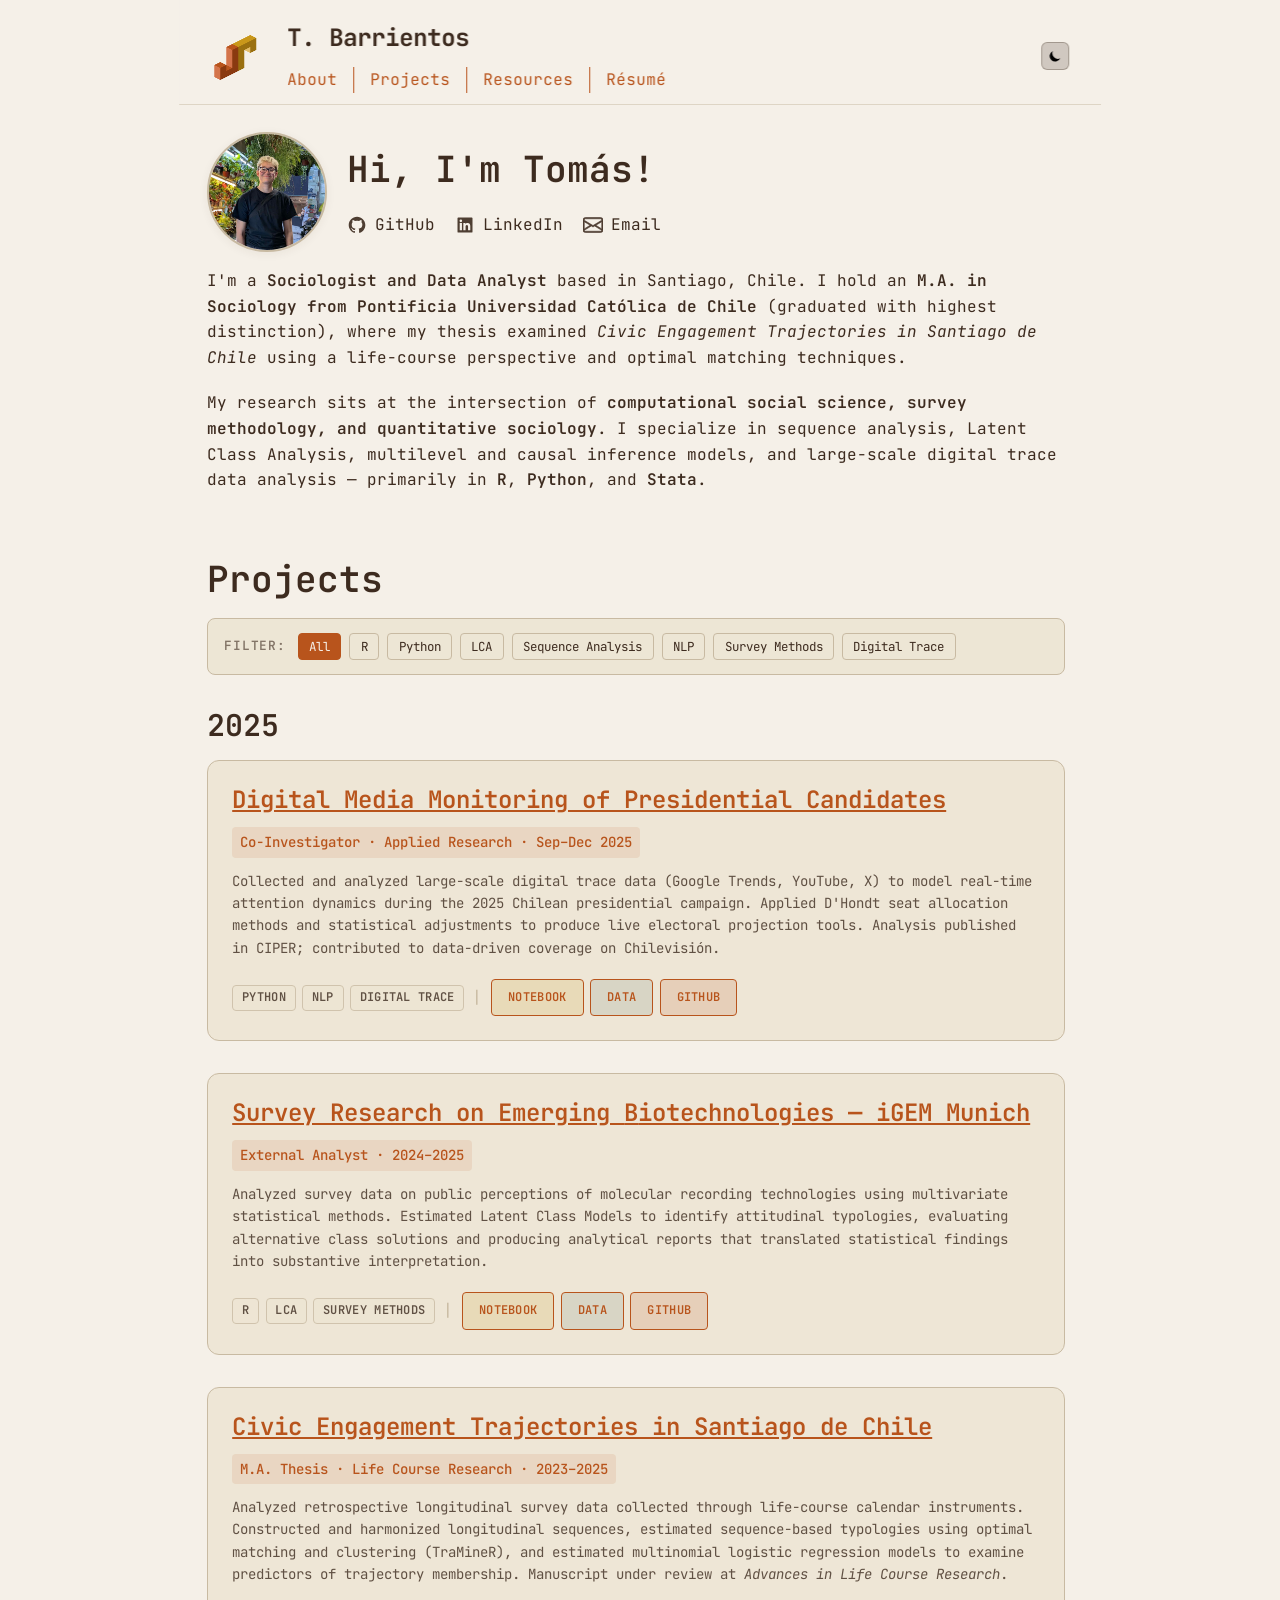
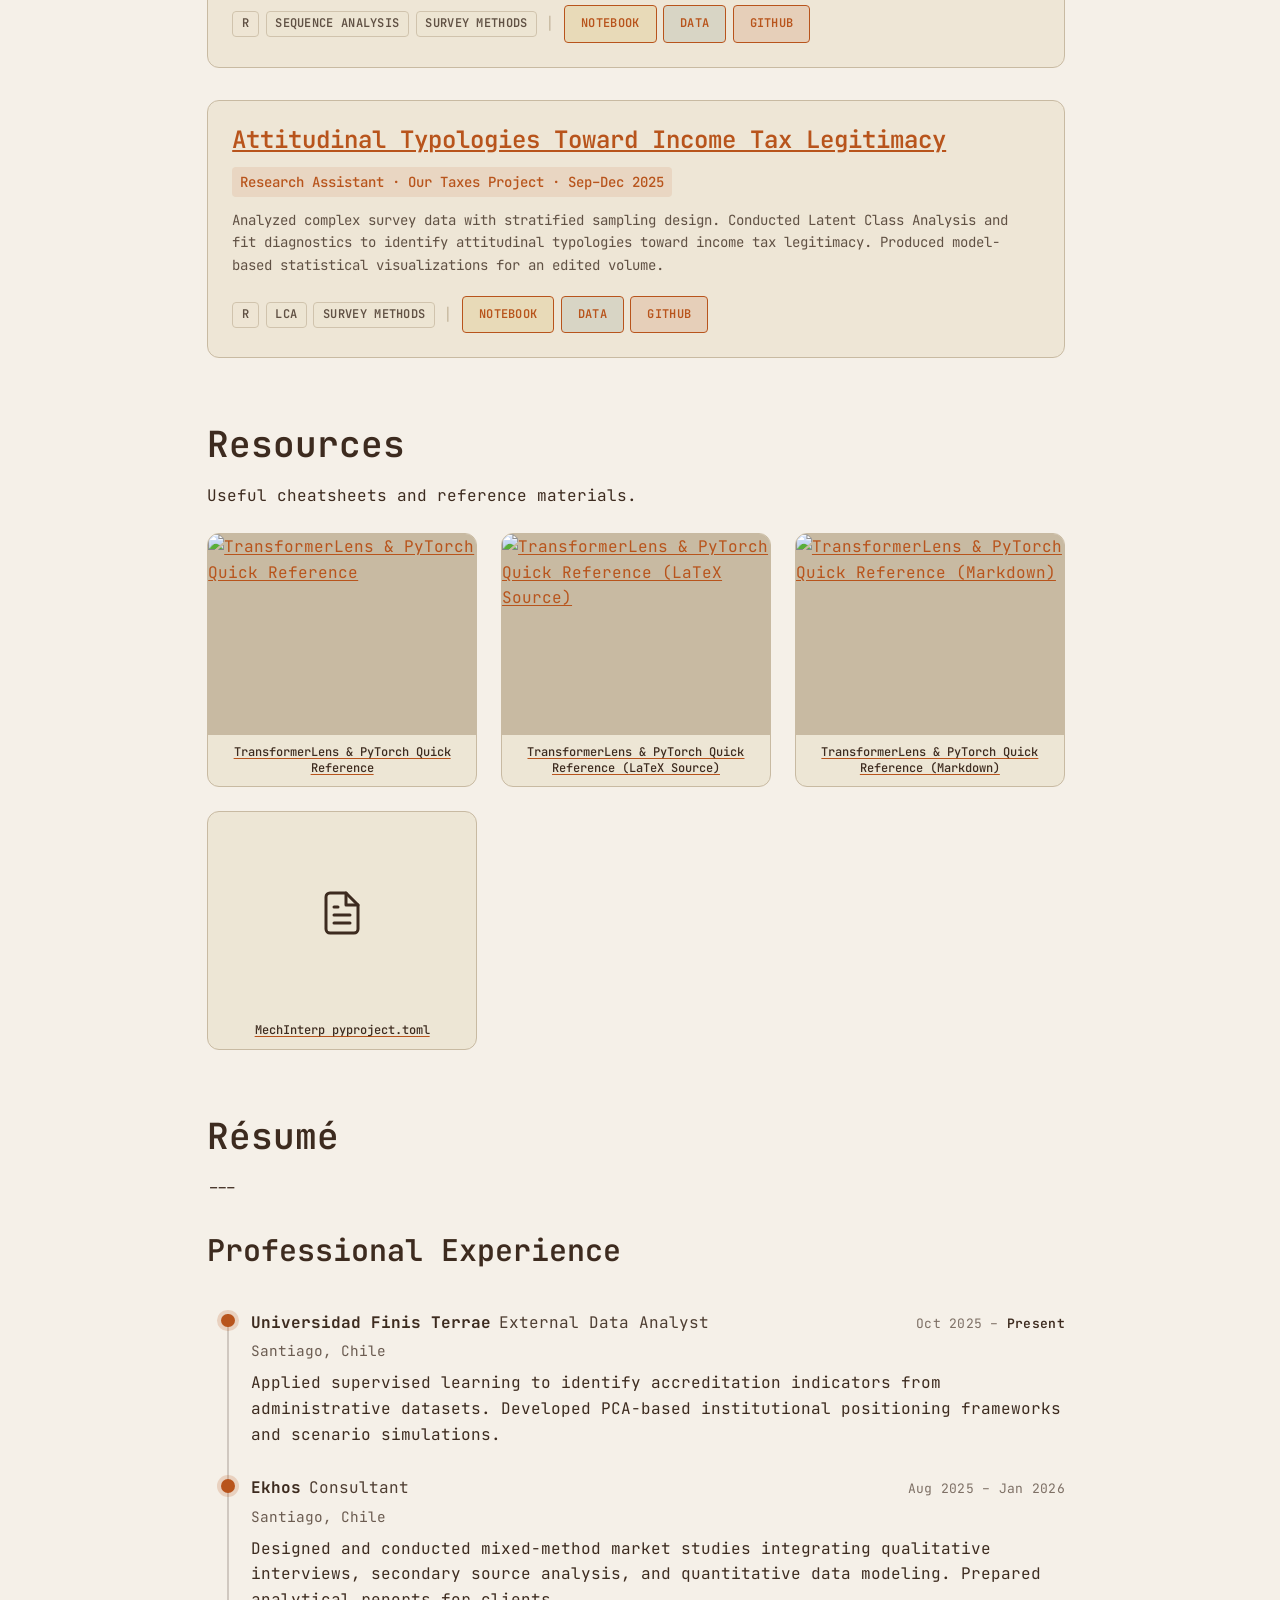
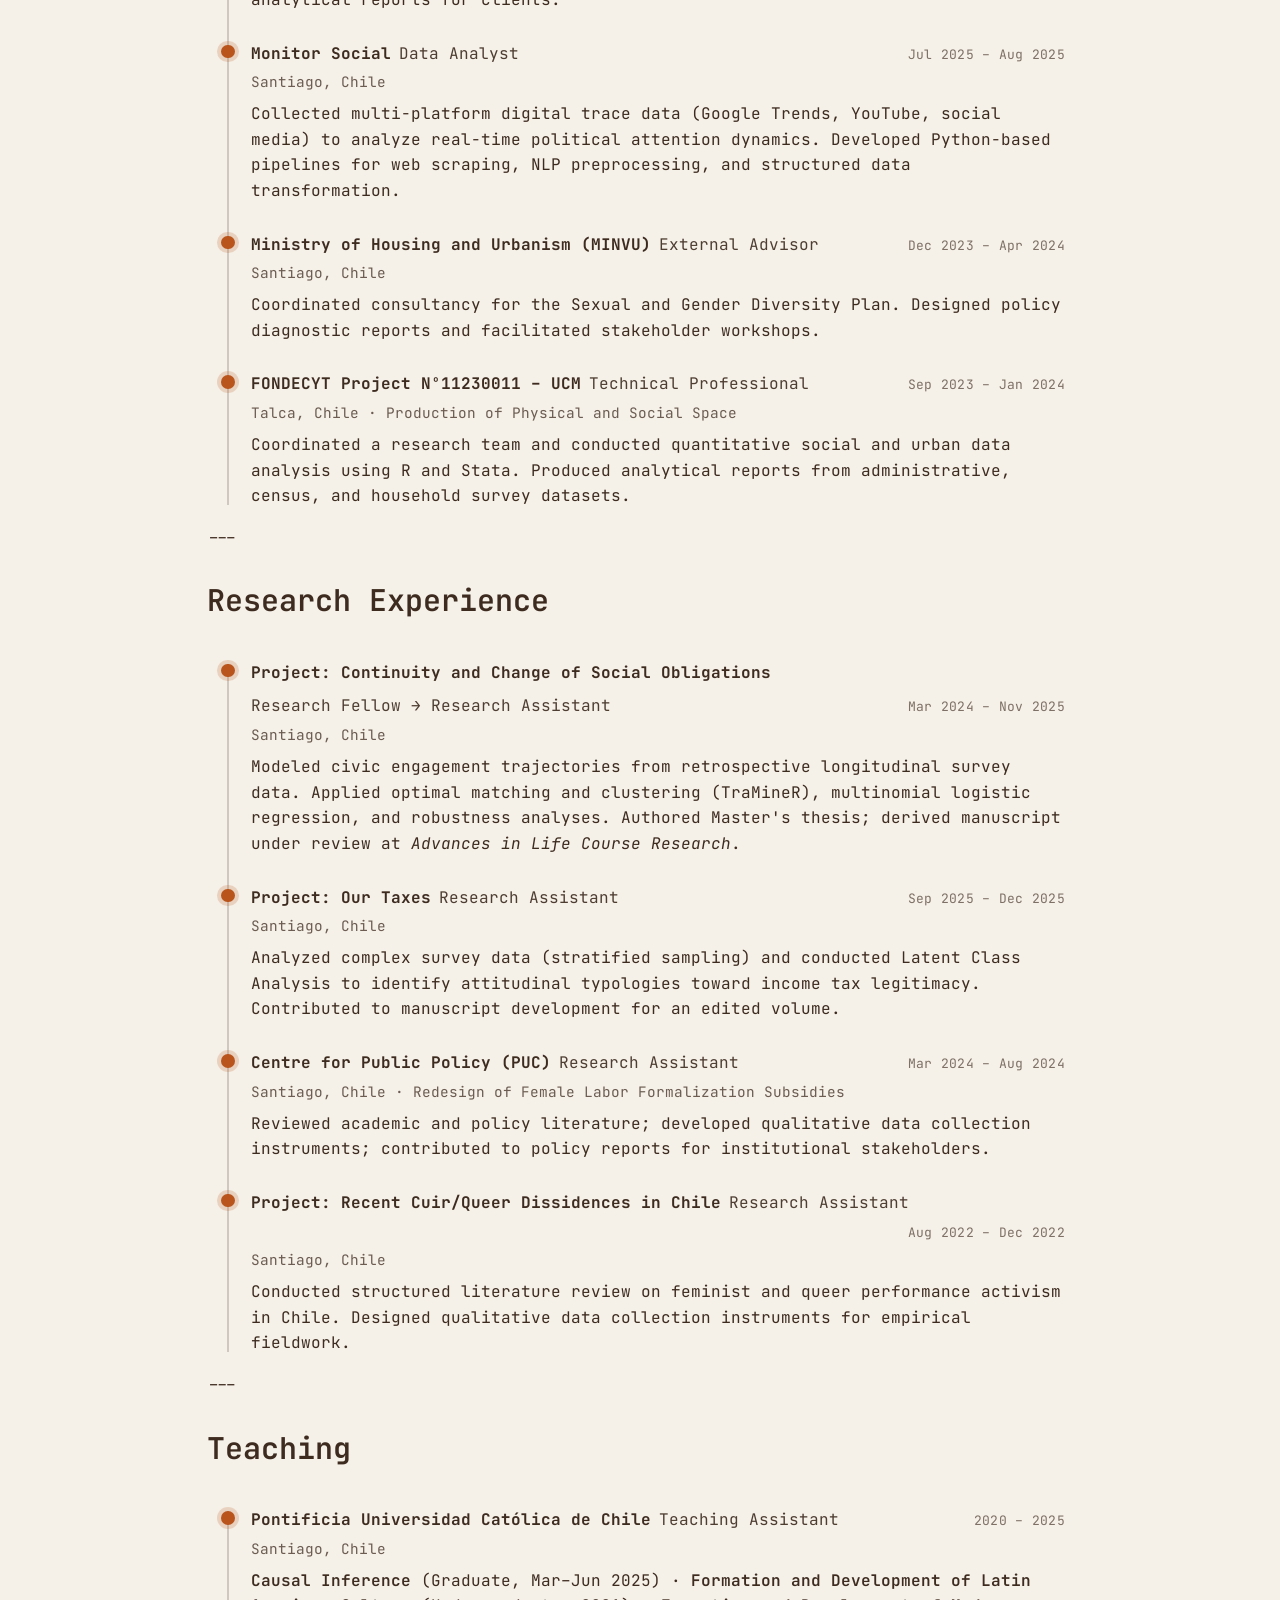
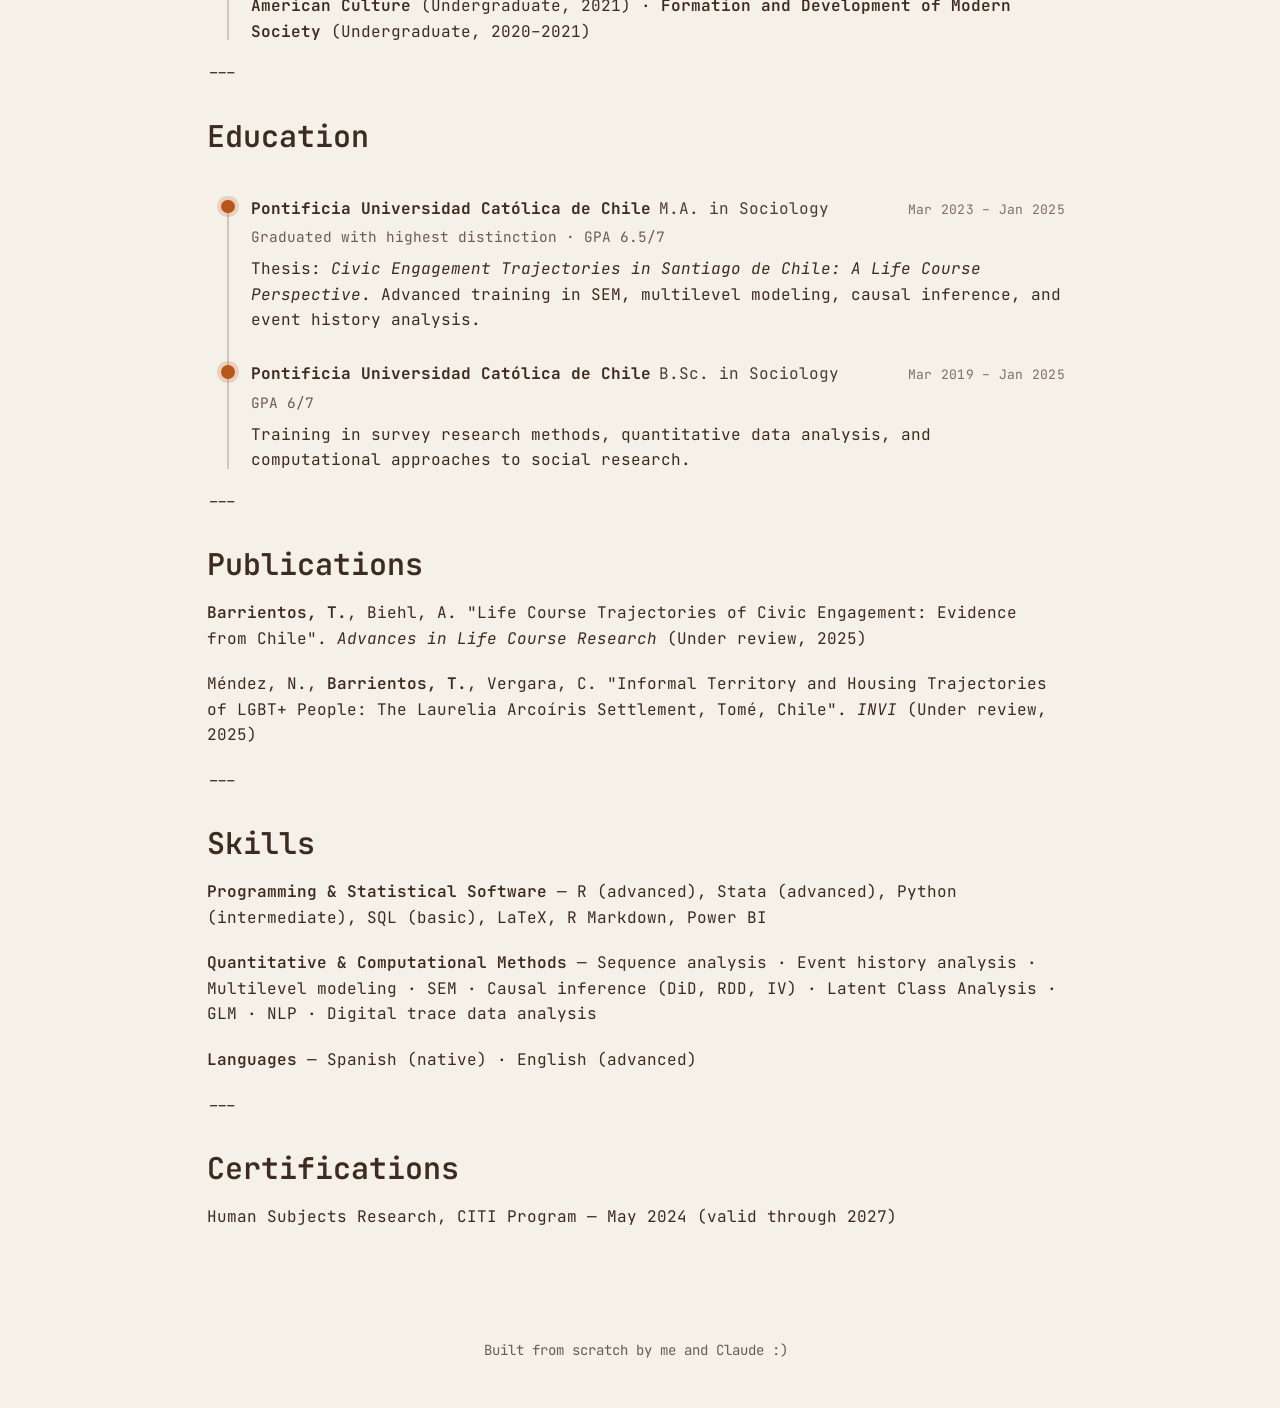
==== index.html @ 1d3bee4b "Initial portfolio site for brrxs.github.io Earthy Academic theme, personal content (bio, CV, project" ====
<!DOCTYPE html>
<html lang="en" class="scroll-smooth">
<head>
    <meta charset="UTF-8">
    <meta name="viewport" content="width=device-width, initial-scale=1.0">
    <title>Tomás Barrientos — Portfolio</title>
    <meta name="description" content="Sociologist &amp; Data Analyst based in Santiago, Chile">
    <link rel="icon" type="image/x-icon" href="assets/favicon.ico">
    <link rel="stylesheet" href="styles.css">
    <link href="https://fonts.googleapis.com/css2?family=JetBrains+Mono:wght@300;400;500;600;700&display=swap" rel="stylesheet">
    <script>
        (function() {
            try {
                var saved = localStorage.getItem('theme');
                var theme = saved === 'dark' || saved === 'light' ? saved : 'light';
                document.documentElement.setAttribute('data-theme', theme);
            } catch (e) {
                document.documentElement.setAttribute('data-theme', 'light');
            }
        })();
    </script>
</head>
<body class="bg-global-bg text-global-text antialiased">
    <!-- Fixed Header -->
    <header id="main-header" class="group">
        <div class="header-grid">
            <!-- Logo -->
            <a href="#" class="group header-logo flex items-center">
                    <svg aria-hidden="true" class="me-3 h-10 w-6 sm:me-3 sm:h-20 sm:w-12" fill="none" focusable="false" viewBox="0 0 800 800" xmlns="http://www.w3.org/2000/svg">
                        <title>Logo</title>
                        <g shape-rendering="crispEdges"><g><use xlink:href="#SvgjsSymbol1009" x="50" y="600" fill="#B8541C"></use><use xlink:href="#SvgjsSymbol1010" x="50" y="600" fill="#D4744A"></use><use xlink:href="#SvgjsSymbol1011" x="50" y="600" fill="#8A3A10"></use></g><g><use xlink:href="#SvgjsSymbol1009" x="150" y="550" fill="#B8541C"></use><use xlink:href="#SvgjsSymbol1010" x="150" y="550" fill="#D4744A"></use><use xlink:href="#SvgjsSymbol1011" x="150" y="550" fill="#8A3A10"></use></g><g><use xlink:href="#SvgjsSymbol1009" x="250" y="500" fill="#B8541C"></use><use xlink:href="#SvgjsSymbol1010" x="250" y="500" fill="#D4744A"></use><use xlink:href="#SvgjsSymbol1011" x="250" y="500" fill="#8A3A10"></use></g><g><use xlink:href="#SvgjsSymbol1009" x="350" y="450" fill="#B8541C"></use><use xlink:href="#SvgjsSymbol1010" x="350" y="450" fill="#D4744A"></use><use xlink:href="#SvgjsSymbol1011" x="350" y="450" fill="#8A3A10"></use></g><g><use xlink:href="#SvgjsSymbol1009" x="350" y="350" fill="#B8541C"></use><use xlink:href="#SvgjsSymbol1010" x="350" y="350" fill="#D4744A"></use><use xlink:href="#SvgjsSymbol1011" x="350" y="350" fill="#8A3A10"></use></g><g><use xlink:href="#SvgjsSymbol1009" x="50" y="500" fill="#B8541C"></use><use xlink:href="#SvgjsSymbol1010" x="50" y="500" fill="#D4744A"></use><use xlink:href="#SvgjsSymbol1011" x="50" y="500" fill="#8A3A10"></use></g><g><use xlink:href="#SvgjsSymbol1009" x="250" y="400" fill="#B8541C"></use><use xlink:href="#SvgjsSymbol1010" x="250" y="400" fill="#D4744A"></use><use xlink:href="#SvgjsSymbol1011" x="250" y="400" fill="#8A3A10"></use></g><g><use xlink:href="#SvgjsSymbol1009" x="250" y="300" fill="#B8541C"></use><use xlink:href="#SvgjsSymbol1010" x="250" y="300" fill="#D4744A"></use><use xlink:href="#SvgjsSymbol1011" x="250" y="300" fill="#8A3A10"></use></g><g><use xlink:href="#SvgjsSymbol1009" x="250" y="200" fill="#B8541C"></use><use xlink:href="#SvgjsSymbol1010" x="250" y="200" fill="#D4744A"></use><use xlink:href="#SvgjsSymbol1011" x="250" y="200" fill="#8A3A10"></use></g><g><use xlink:href="#SvgjsSymbol1009" x="350" y="250" fill="#B8541C"></use><use xlink:href="#SvgjsSymbol1010" x="350" y="250" fill="#D4744A"></use><use xlink:href="#SvgjsSymbol1011" x="350" y="250" fill="#8A3A10"></use></g><g><use xlink:href="#SvgjsSymbol1009" x="350" y="150" fill="#B8541C"></use><use xlink:href="#SvgjsSymbol1010" x="350" y="150" fill="#D4744A"></use><use xlink:href="#SvgjsSymbol1011" x="350" y="150" fill="#8A3A10"></use></g><g><use xlink:href="#SvgjsSymbol1009" x="450" y="100" fill="#B8541C"></use><use xlink:href="#SvgjsSymbol1010" x="450" y="100" fill="#D4744A"></use><use xlink:href="#SvgjsSymbol1011" x="450" y="100" fill="#8A3A10"></use></g><g><use xlink:href="#SvgjsSymbol1009" x="550" y="50" fill="#B8541C"></use><use xlink:href="#SvgjsSymbol1010" x="550" y="50" fill="#D4744A"></use><use xlink:href="#SvgjsSymbol1011" x="550" y="50" fill="#8A3A10"></use></g><g><use xlink:href="#SvgjsSymbol1009" x="550" y="150" fill="#B8541C"></use><use xlink:href="#SvgjsSymbol1010" x="550" y="150" fill="#D4744A"></use><use xlink:href="#SvgjsSymbol1011" x="550" y="150" fill="#8A3A10"></use></g><g><use xlink:href="#SvgjsSymbol1009" x="250" y="500" fill="#B8541C"></use><use xlink:href="#SvgjsSymbol1010" x="250" y="500" fill="#D4744A"></use><use xlink:href="#SvgjsSymbol1011" x="250" y="500" fill="#8A3A10"></use></g><g><use xlink:href="#SvgjsSymbol1009" x="250" y="400" fill="#B8541C"></use><use xlink:href="#SvgjsSymbol1010" x="250" y="400" fill="#D4744A"></use><use xlink:href="#SvgjsSymbol1011" x="250" y="400" fill="#8A3A10"></use></g><g><use xlink:href="#SvgjsSymbol1009" x="250" y="300" fill="#B8541C"></use><use xlink:href="#SvgjsSymbol1010" x="250" y="300" fill="#D4744A"></use><use xlink:href="#SvgjsSymbol1011" x="250" y="300" fill="#8A3A10"></use></g><g><use xlink:href="#SvgjsSymbol1009" x="250" y="200" fill="#B8541C"></use><use xlink:href="#SvgjsSymbol1010" x="250" y="200" fill="#D4744A"></use><use xlink:href="#SvgjsSymbol1011" x="250" y="200" fill="#8A3A10"></use></g><g><use xlink:href="#SvgjsSymbol1009" x="150" y="550" fill="#B8541C"></use><use xlink:href="#SvgjsSymbol1010" x="150" y="550" fill="#D4744A"></use><use xlink:href="#SvgjsSymbol1011" x="150" y="550" fill="#8A3A10"></use></g><g><use xlink:href="#SvgjsSymbol1009" x="50" y="600" fill="#B8541C"></use><use xlink:href="#SvgjsSymbol1010" x="50" y="600" fill="#D4744A"></use><use xlink:href="#SvgjsSymbol1011" x="50" y="600" fill="#8A3A10"></use></g><g><use xlink:href="#SvgjsSymbol1009" x="50" y="500" fill="#B8541C"></use><use xlink:href="#SvgjsSymbol1010" x="50" y="500" fill="#D4744A"></use><use xlink:href="#SvgjsSymbol1011" x="50" y="500" fill="#8A3A10"></use></g><g><use xlink:href="#SvgjsSymbol1009" x="550" y="150" fill="#C9971A"></use><use xlink:href="#SvgjsSymbol1010" x="550" y="150" fill="#E3BD6A"></use><use xlink:href="#SvgjsSymbol1011" x="550" y="150" fill="#9A7010"></use></g><g><use xlink:href="#SvgjsSymbol1009" x="350" y="450" fill="#C9971A"></use><use xlink:href="#SvgjsSymbol1010" x="350" y="450" fill="#E3BD6A"></use><use xlink:href="#SvgjsSymbol1011" x="350" y="450" fill="#9A7010"></use></g><g><use xlink:href="#SvgjsSymbol1009" x="350" y="350" fill="#C9971A"></use><use xlink:href="#SvgjsSymbol1010" x="350" y="350" fill="#E3BD6A"></use><use xlink:href="#SvgjsSymbol1011" x="350" y="350" fill="#9A7010"></use></g><g><use xlink:href="#SvgjsSymbol1009" x="350" y="250" fill="#C9971A"></use><use xlink:href="#SvgjsSymbol1010" x="350" y="250" fill="#E3BD6A"></use><use xlink:href="#SvgjsSymbol1011" x="350" y="250" fill="#9A7010"></use></g><g><use xlink:href="#SvgjsSymbol1009" x="350" y="150" fill="#C9971A"></use><use xlink:href="#SvgjsSymbol1010" x="350" y="150" fill="#E3BD6A"></use><use xlink:href="#SvgjsSymbol1011" x="350" y="150" fill="#9A7010"></use></g><g><use xlink:href="#SvgjsSymbol1009" x="450" y="100" fill="#C9971A"></use><use xlink:href="#SvgjsSymbol1010" x="450" y="100" fill="#E3BD6A"></use><use xlink:href="#SvgjsSymbol1011" x="450" y="100" fill="#9A7010"></use></g><g><use xlink:href="#SvgjsSymbol1009" x="550" y="50" fill="#C9971A"></use><use xlink:href="#SvgjsSymbol1010" x="550" y="50" fill="#E3BD6A"></use><use xlink:href="#SvgjsSymbol1011" x="550" y="50" fill="#9A7010"></use></g><g><use xlink:href="#SvgjsSymbol1009" x="450" y="100" fill="#C9971A"></use><use xlink:href="#SvgjsSymbol1010" x="450" y="100" fill="#E3BD6A"></use><use xlink:href="#SvgjsSymbol1011" x="450" y="100" fill="#9A7010"></use></g><g><use xlink:href="#SvgjsSymbol1009" x="350" y="150" fill="#C9971A"></use><use xlink:href="#SvgjsSymbol1010" x="350" y="150" fill="#E3BD6A"></use><use xlink:href="#SvgjsSymbol1011" x="350" y="150" fill="#9A7010"></use></g><g><use xlink:href="#SvgjsSymbol1009" x="250" y="500" fill="#B8541C"></use><use xlink:href="#SvgjsSymbol1010" x="250" y="500" fill="#D4744A"></use><use xlink:href="#SvgjsSymbol1011" x="250" y="500" fill="#8A3A10"></use></g><g><use xlink:href="#SvgjsSymbol1009" x="250" y="400" fill="#B8541C"></use><use xlink:href="#SvgjsSymbol1010" x="250" y="400" fill="#D4744A"></use><use xlink:href="#SvgjsSymbol1011" x="250" y="400" fill="#8A3A10"></use></g><g><use xlink:href="#SvgjsSymbol1009" x="250" y="300" fill="#B8541C"></use><use xlink:href="#SvgjsSymbol1010" x="250" y="300" fill="#D4744A"></use><use xlink:href="#SvgjsSymbol1011" x="250" y="300" fill="#8A3A10"></use></g><g><use xlink:href="#SvgjsSymbol1009" x="250" y="200" fill="#B8541C"></use><use xlink:href="#SvgjsSymbol1010" x="250" y="200" fill="#D4744A"></use><use xlink:href="#SvgjsSymbol1011" x="250" y="200" fill="#8A3A10"></use></g><g><use xlink:href="#SvgjsSymbol1009" x="150" y="550" fill="#B8541C"></use><use xlink:href="#SvgjsSymbol1010" x="150" y="550" fill="#D4744A"></use><use xlink:href="#SvgjsSymbol1011" x="150" y="550" fill="#8A3A10"></use></g><g><use xlink:href="#SvgjsSymbol1009" x="50" y="600" fill="#B8541C"></use><use xlink:href="#SvgjsSymbol1010" x="50" y="600" fill="#D4744A"></use><use xlink:href="#SvgjsSymbol1011" x="50" y="600" fill="#8A3A10"></use></g><g><use xlink:href="#SvgjsSymbol1009" x="50" y="500" fill="#B8541C"></use><use xlink:href="#SvgjsSymbol1010" x="50" y="500" fill="#D4744A"></use><use xlink:href="#SvgjsSymbol1011" x="50" y="500" fill="#8A3A10"></use></g></g><symbol id="SvgjsSymbol1000"><polygon points="0,12.5 25,0 50,12.5 25,25"></polygon></symbol><symbol id="SvgjsSymbol1001"><polygon points="0,12.5 25,25 25,50 0,37.5"></polygon></symbol><symbol id="SvgjsSymbol1002"><polygon points="25,25 50,12.5 50,37.5 25,50"></polygon></symbol><g></g><symbol id="SvgjsSymbol1003"><polygon points="0,37.5 75,0 150,37.5 75,75"></polygon></symbol><symbol id="SvgjsSymbol1004"><polygon points="0,37.5 75,75 75,150 0,112.5"></polygon></symbol><symbol id="SvgjsSymbol1005"><polygon points="75,75 150,37.5 150,112.5 75,150"></polygon></symbol><symbol id="SvgjsSymbol1006"><polygon points="0,43.75 87.5,0 175,43.75 87.5,87.5"></polygon></symbol><symbol id="SvgjsSymbol1007"><polygon points="0,43.75 87.5,87.5 87.5,175 0,131.25"></polygon></symbol><symbol id="SvgjsSymbol1008"><polygon points="87.5,87.5 175,43.75 175,131.25 87.5,175"></polygon></symbol><symbol id="SvgjsSymbol1009"><polygon points="0,50 100,0 200,50 100,100"></polygon></symbol><symbol id="SvgjsSymbol1010"><polygon points="0,50 100,100 100,200 0,150"></polygon></symbol><symbol id="SvgjsSymbol1011"><polygon points="100,100 200,50 200,150 100,200"></polygon></symbol>
                    </svg>
            </a>

            <!-- Title -->
            <div class="header-title">
                <span class="text-xl font-bold sm:text-2xl">T. Barrientos</span>
            </div>

            <!-- Desktop Navigation -->
            <nav class="mobile-nav-menu header-nav sm:flex sm:flex-row sm:items-center" id="navigation-menu">
                <a href="#about">About</a>
                <!-- <a href="#news">News</a> -->
                <a href="#projects">Projects</a>
                <a href="#resources">Resources</a>
                <a href="#resume">Résumé</a>
            </nav>

            <!-- Controls -->
            <div class="header-controls flex items-center gap-3">
                <!-- Theme Toggle -->
                <button id="theme-toggle" class="flex h-7 w-7 items-center justify-center rounded-md border border-accent-2/20 bg-accent-2/10 p-1 transition-colors hover:bg-accent-2/20" aria-label="Switch to dark theme">
                    <svg class="sun-icon h-4 w-4" fill="currentColor" viewBox="0 0 20 20">
                        <path fill-rule="evenodd" d="M10 2a1 1 0 011 1v1a1 1 0 11-2 0V3a1 1 0 011-1zm4 8a4 4 0 11-8 0 4 4 0 018 0zm-.464 4.95l.707.707a1 1 0 001.414-1.414l-.707-.707a1 1 0 00-1.414 1.414zm2.12-10.607a1 1 0 010 1.414l-.706.707a1 1 0 11-1.414-1.414l.707-.707a1 1 0 011.414 0zM17 11a1 1 0 100-2h-1a1 1 0 100 2h1zm-7 4a1 1 0 011 1v1a1 1 0 11-2 0v-1a1 1 0 011-1zM5.05 6.464A1 1 0 106.465 5.05l-.708-.707a1 1 0 00-1.414 1.414l.707.707zm1.414 8.486l-.707.707a1 1 0 01-1.414-1.414l.707-.707a1 1 0 011.414 1.414zM4 11a1 1 0 100-2H3a1 1 0 000 2h1z" clip-rule="evenodd"></path>
                    </svg>
                    <svg class="moon-icon h-4 w-4" fill="currentColor" viewBox="0 0 20 20">
                        <path d="M17.293 13.293A8 8 0 016.707 2.707a8.001 8.001 0 1010.586 10.586z"></path>
                    </svg>
                </button>

                <!-- Mobile Menu Toggle -->
                <button id="toggle-navigation-menu" class="flex h-7 w-7 items-center justify-center rounded-md border border-accent-2/20 bg-accent-2/10 p-1 transition-colors hover:bg-accent-2/20 sm:hidden" aria-expanded="false" aria-label="Toggle navigation menu">
                    <svg class="h-4 w-4" fill="none" stroke="currentColor" viewBox="0 0 24 24">
                        <path stroke-linecap="round" stroke-linejoin="round" stroke-width="2" d="M4 6h16M4 12h16M4 18h16"></path>
                    </svg>
                    <svg class="h-4 w-4" fill="none" stroke="currentColor" viewBox="0 0 24 24">
                        <path stroke-linecap="round" stroke-linejoin="round" stroke-width="2" d="M6 18L18 6M6 6l12 12"></path>
                    </svg>
                </button>
            </div>
        </div>
    </header>

    <!-- Main Content -->
    <main class="mx-auto max-w-3xl px-4 sm:px-8">
        <!-- About Section -->
        <section id="about" class="mb-16">
            <div class="prose" id="about-content">
                <div class="loading-spinner">Loading about content...</div>
            </div>
        </section>

        <!-- News Section -->
        <!-- <section id="news" class="mb-16">
            <div class="prose" id="news-content">
                <div class="loading-spinner">Loading news content...</div>
            </div>
        </section> -->

        <!-- Projects Section -->
        <section id="projects" class="mb-16">
            <div class="prose" id="projects-content">
                <div class="loading-spinner">Loading projects content...</div>
            </div>
        </section>

        <!-- Resources Section -->
        <section id="resources" class="mb-16">
            <div class="prose" id="resources-content">
                <div class="loading-spinner">Loading resources content...</div>
            </div>
        </section>

        <!-- Resume Section -->
        <section id="resume" class="mb-16">
            <div class="prose" id="resume-content">
                <div class="loading-spinner">Loading resume content...</div>
            </div>
        </section>
    </main>

    <!-- Footer -->
    <div class="mx-auto max-w-3xl px-4 sm:px-8 py-8 text-center text-sm opacity-75">
        <p>Built from scratch by me and Claude :)</p>
    </div>

    <script src="script.js"></script>
</body>
</html>
---- styles.css ----
/* Reset and base styles */
* {
    box-sizing: border-box;
}

html {
    color-scheme: light dark;
    scrollbar-gutter: stable;
    scroll-behavior: smooth;
}

/* CSS Custom Properties for theming — Earthy Academic palette */
:root {
    /* Light theme: Parchment / Terracotta / Ochre / Sage */
    --color-global-bg:   #F5F0E8;          /* Parchment          */
    --color-global-text: #3D2B1F;          /* Umber              */
    --color-link:        #B8541C;          /* Terracotta — links */
    --color-accent:      #B8541C;          /* Terracotta — CTAs, active states */
    --color-accent-2:    #3D2B1F;          /* Umber              */
    --color-quote:       #C9971A;          /* Ochre — highlights */
    --color-supporting:  #5E7A6A;          /* Sage — tags, icons */
    --color-border:      #C8BAA2;          /* warm tan           */
    --color-card-bg:     rgba(237, 228, 211, 0.85); /* Linen      */
    --color-shadow:      rgba(61, 43, 31, 0.12);    /* umber tint */
}

/* Dark theme: warm dark-brown evening variant */
[data-theme="dark"] {
    --color-global-bg:   #1E1510;          /* deep umber         */
    --color-global-text: #EDE4D3;          /* Linen              */
    --color-link:        #E07A3A;          /* bright terracotta  */
    --color-accent:      #E07A3A;          /* bright terracotta  */
    --color-accent-2:    #F5F0E8;          /* Parchment          */
    --color-quote:       #DFB040;          /* bright ochre       */
    --color-supporting:  #7FA694;          /* lighter sage       */
    --color-border:      #3E2A1C;          /* dark warm border   */
    --color-card-bg:     rgba(40, 28, 18, 0.85);    /* dark card  */
    --color-shadow:      rgba(0, 0, 0, 0.4);
}

/* Base typography */
body {
    font-family: 'JetBrains Mono', 'Courier New', monospace;
    line-height: 1.6;
    margin: 0;
    padding: 0;
    background-color: var(--color-global-bg);
    color: var(--color-global-text);
    transition: opacity 0.2s ease;
    padding-top: 8rem; /* Increased to account for fixed header */
}

/* Responsive body padding */
@media (max-width: 640px) {
    body {
        padding-top: 5rem; /* Reduced padding on mobile */
    }
}

/* Utility classes matching astro-theme-cactus */
.bg-global-bg { background-color: var(--color-global-bg); }
.text-global-text { color: var(--color-global-text); }
.text-accent { color: var(--color-accent); }
.text-accent-2 { color: var(--color-accent-2); }

.mx-auto { margin-left: auto; margin-right: auto; }
.flex { display: flex; }
.flex-col { flex-direction: column; }
.flex-1 { flex: 1; }
.items-center { align-items: center; }
.justify-center { justify-content: center; }
.min-h-screen { min-height: 100vh; }
.max-w-3xl { max-width: 57.6rem; }
.px-4 { padding-left: 1rem; padding-right: 1rem; }
.px-8 { padding-left: 2rem; padding-right: 2rem; }
.pt-16 { padding-top: 4rem; }
.py-4 { padding-top: 1rem; padding-bottom: 1rem; }
.py-8 { padding-top: 2rem; padding-bottom: 2rem; }
.mb-8 { margin-bottom: 2rem; }
.mb-16 { margin-bottom: 4rem; }
.mb-28 { margin-bottom: 7rem; }
.me-3 { margin-inline-end: 0.75rem; }
.me-4 { margin-inline-end: 1rem; }
.ms-auto { margin-inline-start: auto; }
.mt-auto { margin-top: auto; }
.h-4 { height: 1rem; }
.w-4 { width: 1rem; }
.h-7 { height: 1.75rem; }
.w-7 { width: 1.75rem; }
.h-10 { height: 2.5rem; }
.w-6 { width: 1.5rem; }
.text-sm { font-size: 0.875rem; }
.text-xl { font-size: 1.25rem; }
.text-2xl { font-size: 1.5rem; }
.font-normal { font-weight: 400; }
.font-bold { font-weight: 700; }
.font-mono { font-family: 'JetBrains Mono', 'Courier New', monospace; }
.antialiased { -webkit-font-smoothing: antialiased; -moz-osx-font-smoothing: grayscale; }
.scroll-smooth { scroll-behavior: smooth; }
.relative { position: relative; }
.absolute { position: absolute; }
.hidden { display: none; }
.rounded-md { border-radius: 0.375rem; }
.shadow { box-shadow: 0 1px 3px 0 var(--color-shadow), 0 1px 2px -1px var(--color-shadow); }
.backdrop-blur-sm { backdrop-filter: blur(4px); }
.underline { text-decoration: underline; }
.underline-offset-2 { text-underline-offset: 2px; }
.grayscale { filter: grayscale(100%); }
.opacity-75 { opacity: 0.75; }
.text-center { text-align: center; }
.text-xs { font-size: 0.75rem; }

/* Responsive utilities */
@media (min-width: 640px) {
    .sm\:px-8 { padding-left: 2rem; padding-right: 2rem; }
    .sm\:flex { display: flex; }
    .sm\:flex-row { flex-direction: row; }
    .sm\:flex-col { flex-direction: column; }
    .sm\:items-center { align-items: center; }
    .sm\:invisible { visibility: hidden; }
    .sm\:hidden { display: none; }
    .sm\:static { position: static; }
    .sm\:relative { position: relative; }
    .sm\:absolute { position: absolute; }
    .sm\:z-auto { z-index: auto; }
    .sm\:mt-1 { margin-top: 0.25rem; }
    .sm\:me-0 { margin-inline-end: 0; }
    .sm\:py-0 { padding-top: 0; padding-bottom: 0; }
    .sm\:h-20 { height: 5rem; }
    .sm\:w-12 { width: 3rem; }
    .sm\:text-2xl { font-size: 1.5rem; }
    .sm\:ps-18 { padding-inline-start: 4.5rem; }
    .sm\:-ms-4 { margin-inline-start: -1rem; }
    .sm\:divide-accent > :not([hidden]) ~ :not([hidden]) { 
        border-inline-start-width: 1px; 
        border-color: var(--color-accent); 
    }
    .sm\:rounded-none { border-radius: 0; }
    .sm\:bg-transparent { background-color: transparent; }
    .sm\:shadow-none { box-shadow: none; }
    .sm\:backdrop-blur-none { backdrop-filter: none; }
}

/* Screen reader only */
.sr-only {
    position: absolute;
    width: 1px;
    height: 1px;
    padding: 0;
    margin: -1px;
    overflow: hidden;
    clip: rect(0, 0, 0, 0);
    white-space: nowrap;
    border-width: 0;
}

.focus\:not-sr-only:focus {
    position: static;
    width: auto;
    height: auto;
    padding: 0;
    margin: 0;
    overflow: visible;
    clip: auto;
    white-space: normal;
}

/* Custom component styles */
.title {
    color: var(--color-accent-2);
    font-size: 1.5rem;
    font-weight: 600;
    margin-bottom: 2rem;
}

.cactus-link {
    color: var(--color-link);
    text-decoration: underline;
    text-underline-offset: 2px;
    transition: opacity 0.2s ease;
}

.cactus-link:hover {
    text-decoration-thickness: 2px;
}

/* Hover color for individual 'b'/'B' letters */
.hover-b {
    transition: color 0.15s ease;
}
.hover-b:hover {
    color: #ffd400; /* yellow */
}

/* Flying bee emoji created on clicking a 'b' */
.flying-bee {
    position: fixed;
    z-index: 9999;
    pointer-events: none;
    font-size: 1.2em;
    line-height: 1;
    will-change: transform, opacity;
    animation: bee-fly 3s cubic-bezier(0.25, 0.46, 0.45, 0.94) forwards;
}

@keyframes bee-fly {
    0% {
        transform: translate(0, 0) rotate(0deg);
        opacity: 1;
    }
    20% {
        transform: translate(calc(var(--dx) * 0.2), calc(var(--dy) * 0.2)) rotate(90deg);
    }
    40% {
        transform: translate(calc(var(--dx) * 0.4 + 6px), calc(var(--dy) * 0.4 - 4px)) rotate(180deg);
    }
    60% {
        transform: translate(calc(var(--dx) * 0.6 - 4px), calc(var(--dy) * 0.6 + 6px)) rotate(270deg);
    }
    80% {
        transform: translate(calc(var(--dx) * 0.8 + 3px), calc(var(--dy) * 0.8 - 3px)) rotate(360deg);
    }
    100% {
        transform: translate(var(--dx), var(--dy)) rotate(450deg);
        opacity: 0;
    }
}

@media (prefers-reduced-motion: reduce) {
    .flying-bee {
        animation: bee-fade 250ms ease-out forwards;
    }
    @keyframes bee-fade {
        to { opacity: 0; }
    }
}

/* Header styles */
#main-header {
    position: fixed;
    top: 0;
    left: 50%;
    transform: translateX(-50%);
    max-width: 57.6rem; /* Same as max-w-3xl */
    width: 100%;
    background-color: color-mix(in srgb, var(--color-global-bg) 95%, transparent);
    backdrop-filter: blur(12px);
    -webkit-backdrop-filter: blur(12px);
    border-bottom: 1px solid color-mix(in srgb, var(--color-border) 50%, transparent);
    z-index: 100;
    padding: 1rem 1rem 0.5rem 1rem; /* Match main content px-4 */
}



/* Header grid layout */
.header-grid {
    display: grid;
    grid-template-columns: auto 1fr minmax(0, auto);
    grid-template-rows: auto auto;
    grid-template-areas:
        "logo title controls"
        "logo nav controls";
    align-items: center;
    column-gap: 1rem;
}

.header-logo { grid-area: logo; align-self: center; }
.header-title { grid-area: title; align-self: center; }
.header-nav { grid-area: nav; align-self: center; }
.header-controls { 
    grid-area: controls; 
    justify-self: end; 
    max-width: 100%; 
    overflow: hidden;
    display: flex;
    align-items: center;
    gap: 0.75rem;
}

/* Nav links now centered with title - no additional margin needed */

@media (min-width: 640px) {
    #main-header {
        padding: 1rem 2rem 0.5rem 2rem; /* Match main content sm:px-8 */
    }
}

.group:hover .grayscale {
    filter: none;
}

/* Make logo clickable with cursor pointer and subtle hover effect */
#main-header a[href="#"] {
    cursor: pointer;
    transition: opacity 0.2s ease;
}

#main-header a[href="#"]:hover svg {
    transform: scale(1.05);
    transition: opacity 0.2s ease;
}

#main-header a[href="#"]:focus-visible {
    outline: 2px solid var(--color-accent);
    outline-offset: 4px;
    border-radius: 4px;
}

/* Navigation styles - Desktop */
.mobile-nav-menu {
    /* Desktop styles */
    display: flex;
    flex-direction: row;
    align-items: center;
    gap: 0;
    position: static;
    background: transparent;
    margin-top: 0.25rem;
    margin-left: -1rem;
}

.mobile-nav-menu > a {
    padding: 0 1rem;
    border-left: 1px solid var(--color-accent);
    color: var(--color-accent);
    text-decoration: none;
    transition: opacity 0.2s ease;
}

.mobile-nav-menu > a:first-child {
    border-left: none;
}

.mobile-nav-menu > a:hover {
    text-decoration: underline;
    text-underline-offset: 2px;
}

/* Mobile navigation - completely override everything */
@media (max-width: 640px) {
    .mobile-nav-menu {
        position: fixed !important;
        top: 0 !important;
        left: 0 !important;
        right: 0 !important;
        bottom: 0 !important;
        width: 100vw !important;
        height: 100vh !important;
        background-color: color-mix(in srgb, var(--color-global-bg) 98%, transparent) !important;
        backdrop-filter: blur(20px) !important;
        -webkit-backdrop-filter: blur(20px) !important;
        z-index: 150 !important;
        display: none !important;
        flex-direction: column !important;
        justify-content: center !important;
        align-items: center !important;
        gap: 2rem !important;
        padding: 2rem !important;
        border: none !important;
        border-radius: 0 !important;
        box-shadow: none !important;
        margin: 0 !important;
        transform: none !important;
        inset: 0 !important;
    }
    
    .mobile-nav-menu > a {
        font-size: 1.5rem !important;
        padding: 1rem 2rem !important;
        border-radius: 0.5rem !important;
        transition: opacity 0.2s ease !important;
        text-align: center !important;
        min-width: 200px !important;
        background-color: color-mix(in srgb, var(--color-accent) 10%, transparent) !important;
        border: 1px solid var(--color-accent) !important;
        color: var(--color-accent) !important;
        text-decoration: none !important;
        display: block !important;
        margin: 0 !important;
    }
    
    .mobile-nav-menu > a:hover {
        background-color: var(--color-accent) !important;
        color: var(--color-global-bg) !important;
        transform: translateY(-2px) !important;
        box-shadow: 0 4px 12px color-mix(in srgb, var(--color-accent) 30%, transparent) !important;
        text-decoration: none !important;
    }
}

/* Show mobile menu when menu-open class is present */
.group.menu-open .mobile-nav-menu {
    display: flex !important;
    z-index: 150 !important;
}

/* Mobile menu button improvements */
#toggle-navigation-menu {
    z-index: 200; /* Highest z-index to stay above menu */
    position: relative;
    background-color: color-mix(in srgb, var(--color-accent-2) 10%, transparent);
    border-radius: 0.375rem;
    border: 1px solid color-mix(in srgb, var(--color-accent-2) 20%, transparent);
    transition: opacity 0.2s ease;
}

#toggle-navigation-menu:hover {
    background-color: color-mix(in srgb, var(--color-accent-2) 20%, transparent);
    transform: scale(1.05);
}

/* Hamburger icon sizing and toggling */
#toggle-navigation-menu svg {
    width: 24px;
    height: 24px;
    transition: opacity 0.2s ease;
}

#toggle-navigation-menu[aria-expanded="false"] svg:first-of-type { display: block; opacity: 1; }
#toggle-navigation-menu[aria-expanded="false"] svg:last-of-type  { display: none;  opacity: 0; }

#toggle-navigation-menu[aria-expanded="true"]  svg:first-of-type { display: none;  opacity: 0; }
#toggle-navigation-menu[aria-expanded="true"]  svg:last-of-type  { display: block; opacity: 1; }

/* Theme toggle styles */
#theme-toggle {
    background-color: color-mix(in srgb, var(--color-accent-2) 20%, transparent);
    border: 1px solid color-mix(in srgb, var(--color-accent-2) 30%, transparent);
    transition: opacity 0.2s ease;
    z-index: 50;
    position: relative;
}

#theme-toggle:hover {
    background-color: color-mix(in srgb, var(--color-accent-2) 30%, transparent);
    transform: scale(1.05);
}

/* Theme icon visibility */
[data-theme="dark"] .sun-icon {
    display: block;
}

[data-theme="dark"] .moon-icon {
    display: none;
}

[data-theme="light"] .sun-icon {
    display: none;
}

[data-theme="light"] .moon-icon {
    display: block;
}

:root .sun-icon {
    display: none;
}

:root .moon-icon {
    display: block;
}

/* Prose styles (typography) */
.prose {
    color: var(--color-global-text);
    max-width: none; /* Allow prose to use full container width */
}

.prose h1, .prose h2, .prose h3, .prose h4, .prose h5, .prose h6 {
    color: var(--color-accent-2);
    font-weight: 600;
    line-height: 1.25;
    margin-top: 2rem;
    margin-bottom: 1rem;
}

.prose h1 { font-size: 2.25rem; }
.prose h2 { font-size: 1.875rem; }
.prose h3 { font-size: 1.5rem; }
.prose h4 { font-size: 1.25rem; }

.prose p {
    margin-bottom: 1.25rem;
}

.prose ul, .prose ol {
    margin-bottom: 1.25rem;
    padding-left: 1.625rem;
}

.prose li {
    margin-bottom: 0.5rem;
}

.prose a {
    color: var(--color-link);
    text-decoration: underline;
    text-underline-offset: 2px;
}

.prose a:hover {
    text-decoration-thickness: 2px;
}

/* About section layout */
.about-header {
    display: flex;
    align-items: center;
    gap: 1.25rem;
    flex-wrap: nowrap;
    margin-top: 0.25rem;
    margin-bottom: 1rem;
}

.about-avatar {
    width: 120px;
    height: 120px;
    border-radius: 9999px;
    object-fit: cover;
    flex-shrink: 0;
    border: 2px solid var(--color-border);
    box-shadow: 0 2px 10px color-mix(in srgb, var(--color-shadow) 50%, transparent);
    background-color: var(--color-border);
}

.about-header-content {
    display: flex;
    flex-direction: column;
    gap: 0.25rem;
}

/* Reduce default heading top margin inside about header to better center with avatar */
.about-header .title {
    margin-top: 0;
    margin-bottom: 0.5rem;
}

@media (max-width: 640px) {
    .about-header {
        flex-direction: column;
        align-items: center;
        text-align: center;
    }
    .about-avatar {
        width: 88px;
        height: 88px;
        margin-top: 1.5rem; /* Add padding above the avatar on mobile */
    }
    .about-header-content {
        align-items: center;
    }
}

.prose strong {
    color: var(--color-accent-2);
    font-weight: 600;
}

.prose code {
    background-color: color-mix(in srgb, var(--color-accent-2) 10%, transparent);
    border: 1px dotted #666;
    border-radius: 2px;
    padding: 0.125rem 0.25rem;
    font-size: 0.875rem;
}

.prose blockquote {
    border-left: 4px solid var(--color-accent);
    padding-left: 1rem;
    margin-left: 0;
    font-style: italic;
    color: var(--color-quote);
}

/* Project grid */
.project-grid {
    display: grid;
    gap: 2rem;
    margin-top: 2rem;
}

@media (min-width: 768px) {
    .project-grid {
        grid-template-columns: repeat(auto-fit, minmax(300px, 1fr));
    }
}

.project-card {
    background-color: var(--color-card-bg);
    border: 1px solid var(--color-border);
    border-radius: 0.5rem;
    padding: 1.5rem;
    backdrop-filter: blur(8px);
    transition: opacity 0.2s ease;
}

.project-card:hover {
    transform: translateY(-2px);
    box-shadow: 0 4px 12px var(--color-shadow);
}

.project-card h3 {
    margin-top: 0;
    margin-bottom: 1rem;
    color: var(--color-accent-2);
}

.project-card p {
    margin-bottom: 1.5rem;
    color: var(--color-global-text);
}

.project-links {
    display: flex;
    gap: 1rem;
}

.project-links a {
    padding: 0.5rem 1rem;
    border: 1px solid var(--color-accent);
    border-radius: 0.25rem;
    text-decoration: none;
    transition: opacity 0.2s ease;
}

.project-links a:hover {
    background-color: var(--color-accent);
    color: var(--color-global-bg);
}

/* Contact links */
.contact-links {
    display: flex;
    flex-wrap: wrap;
    gap: 1rem;
    margin-top: 2rem;
}

.contact-links a {
    display: inline-flex;
    align-items: center;
    padding: 0.75rem 1.5rem;
    background-color: var(--color-card-bg);
    border: 1px solid var(--color-border);
    border-radius: 0.5rem;
    text-decoration: none;
    transition: opacity 0.2s ease;
}

.contact-links a:hover {
    background-color: var(--color-accent);
    color: var(--color-global-bg);
    transform: translateY(-1px);
}

/* Smooth transitions */
* {
    transition: opacity 0.2s ease;
}

/* Focus styles for accessibility: only show on keyboard navigation */
a:focus,
button:focus {
    outline: none;
}
a:focus-visible,
button:focus-visible {
    outline: 2px solid var(--color-accent);
    outline-offset: 2px;
}

/* Scroll margin for anchor links */
:target {
    scroll-margin-top: 8rem; /* Increased to account for fixed header */
}

@media (max-width: 640px) {
    :target {
        scroll-margin-top: 5rem; /* Reduced for mobile */
    }
}

/* Responsive typography */
@media (max-width: 640px) {
    .title {
        font-size: 1.25rem;
    }
    
    .prose h1 { font-size: 1.875rem; }
    .prose h2 { font-size: 1.5rem; }
    .prose h3 { font-size: 1.25rem; }
    
    .contact-links {
        flex-direction: column;
    }
    
    .project-links {
        flex-direction: column;
    }
    
    /* Mobile header adjustments */
    #main-header {
        /* Keep fixed position on mobile - removed position: relative override */
        z-index: 100; /* Ensure proper z-index on mobile */
    }
    
    /* Prevent body scroll when menu is open */
    body.menu-open {
        overflow: hidden;
        height: 100vh;
    }
    
    /* Logo and title spacing on mobile */
    #main-header .text-xl {
        font-size: 1.125rem;
    }
    
    /* Mobile menu animation */
    .mobile-nav-menu {
        animation: fadeInScale 0.3s cubic-bezier(0.4, 0, 0.2, 1);
    }
    
    .group.menu-open .mobile-nav-menu {
        animation: fadeInScale 0.3s cubic-bezier(0.4, 0, 0.2, 1);
    }
}

/* Menu animation keyframes */
@keyframes fadeInScale {
    0% {
        opacity: 0;
        transform: scale(0.95);
    }
    100% {
        opacity: 1;
        transform: scale(1);
    }
}

/* Touch-friendly improvements */
@media (max-width: 640px) {
    /* Collapse grid to a simple row on mobile; keep existing overlay menu */
    .header-grid {
        display: flex;
        align-items: center;
        justify-content: space-between;
        gap: 0.75rem;
        flex-wrap: nowrap;
    }

    .header-title { display: flex; align-items: center; flex: 1; min-width: 0; }
    .header-nav { display: none; }

    /* Adjust controls spacing on mobile */
    .header-controls {
        gap: 0.5rem;
        white-space: nowrap;
    }

    /* Add spacing after logo on mobile */
    .header-logo { margin-right: 0.5rem; }

    /* Enlarge hamburger icon visuals on mobile */
    #toggle-navigation-menu svg {
        width: 24px;
        height: 24px;
    }

    /* Larger touch targets */
    #theme-toggle,
    #toggle-navigation-menu {
        min-width: 44px;
        min-height: 44px;
        padding: 0.5rem;
    }
    
    /* Better touch feedback */
    #toggle-navigation-menu:active,
    #theme-toggle:active {
        transform: scale(0.95);
    }
    
    /* Improved header spacing on mobile */
    #main-header {
        /* Keep fixed positioning - only adjust padding */
        padding-bottom: 1rem;
        /* Remove margin-bottom since fixed headers don't need margin */
    }

    /* Reduce first section top padding to avoid excessive gap under fixed header */
    #about {
        padding-top: 1rem !important;
    }
    
    /* Better logo visibility and size */
    #main-header svg {
        filter: drop-shadow(0 2px 4px rgba(0, 0, 0, 0.1));
        height: 4rem !important; /* Increase from 3.5rem to 4rem */
        width: 2.4rem !important;  /* Increase from 2.1rem to 2.4rem, maintaining aspect ratio */
    }
}

/* Prevent text selection on interactive elements */
#toggle-navigation-menu,
#theme-toggle {
    -webkit-user-select: none;
    -moz-user-select: none;
    user-select: none;
    -webkit-tap-highlight-color: transparent;
}

/* Smooth transitions for better UX */
.mobile-nav-menu a {
    transition: opacity 0.2s ease;
}

/* Active navigation link styling */
@media (max-width: 640px) {
    .mobile-nav-menu a.active {
        background-color: var(--color-accent) !important;
        color: var(--color-global-bg) !important;
        border-color: var(--color-accent) !important;
        transform: translateY(-2px) !important;
        box-shadow: 0 4px 12px color-mix(in srgb, var(--color-accent) 30%, transparent) !important;
    }
}

@media (min-width: 640px) {
    .mobile-nav-menu a.active {
        background-color: transparent !important;
        color: var(--color-accent) !important;
        text-decoration: underline !important;
        text-underline-offset: 4px !important;
        /* Keep vertical dividers visible even when active */
        border-left: 1px solid var(--color-accent) !important;
    }
    .mobile-nav-menu a.active:first-child {
        border-left: none !important;
    }
}

/* Animation for theme transitions */
html {
    transition: opacity 0.2s ease;
}

/* Loading spinner */
.loading-spinner {
    display: flex;
    align-items: center;
    justify-content: center;
    padding: 2rem;
    color: var(--color-accent);
    font-style: italic;
}

.loading-spinner::after {
    content: '';
    width: 20px;
    height: 20px;
    margin-left: 10px;
    border: 2px solid var(--color-accent);
    border-top: 2px solid transparent;
    border-radius: 50%;
    animation: spin 1s linear infinite;
}

@keyframes spin {
    0% { transform: rotate(0deg); }
    100% { transform: rotate(360deg); }
}

/* Error message styling */
.error-message {
    padding: 1rem;
    background-color: color-mix(in srgb, #ef4444 10%, transparent);
    border: 1px solid #ef4444;
    border-radius: 0.5rem;
    color: #ef4444;
    text-align: center;
}

/* Custom scrollbar */
::-webkit-scrollbar {
    width: 8px;
}

::-webkit-scrollbar-track {
    background: var(--color-global-bg);
}

::-webkit-scrollbar-thumb {
    background: var(--color-accent);
    border-radius: 4px;
}

::-webkit-scrollbar-thumb:hover {
    background: var(--color-accent-2);
}

/* Publication card styles */
.publication-card {
    display: flex;
    background-color: var(--color-card-bg);
    border: 1px solid var(--color-border);
    border-radius: 0.75rem;
    padding: 1.5rem;
    margin-bottom: 2rem;
    backdrop-filter: blur(8px);
    transition: opacity 0.2s ease;
    gap: 1.5rem;
}

.publication-card:hover {
    transform: translateY(-2px);
    box-shadow: 0 8px 25px var(--color-shadow);
}

.publication-image {
    flex-shrink: 0;
    width: 120px;
    height: 90px;
    border-radius: 0.5rem;
    overflow: hidden;
    background-color: var(--color-border);
}

.publication-image img {
    width: 100%;
    height: 100%;
    object-fit: cover;
}

.publication-content {
    flex: 1;
    display: flex;
    flex-direction: column;
    gap: 0.75rem;
}

.publication-title {
    margin: 0 !important;
    font-size: 1.125rem;
    font-weight: 600;
    line-height: 1.4;
}

/* Override prose heading margins for publication titles */
.prose .publication-title {
    margin-top: 0 !important;
    margin-bottom: 0.5rem;
}

.publication-link {
    color: var(--color-accent-2);
    text-decoration: none;
    transition: opacity 0.2s ease;
}

.publication-link:hover {
    color: var(--color-accent);
    text-decoration: underline;
}

.publication-venue {
    font-size: 0.875rem;
    color: var(--color-accent);
    font-weight: 500;
    background-color: color-mix(in srgb, var(--color-accent) 10%, transparent);
    padding: 0.25rem 0.5rem;
    border-radius: 0.25rem;
    display: inline-block;
    width: fit-content;
}

.publication-authors {
    font-size: 0.875rem;
    color: var(--color-global-text);
    opacity: 0.8;
}

.publication-year {
    font-size: 0.875rem;
    color: var(--color-global-text);
    opacity: 0.6;
    font-style: italic;
}

.publication-description {
    font-size: 0.875rem;
    line-height: 1.5;
    color: var(--color-global-text);
    opacity: 0.9;
}

.publication-tags {
    display: flex;
    flex-wrap: wrap;
    align-items: center;
    gap: 0.5rem;
    margin-top: 0.5rem;
}

.tag {
    font-size: 0.75rem;
    font-weight: 600;
    text-transform: uppercase;
    letter-spacing: 0.025em;
    padding: 0.25rem 0.5rem;
    border-radius: 0.25rem;
    border: 1px solid;
    transition: opacity 0.2s ease;
}

.tag-safety {
    background-color: color-mix(in srgb, #ef4444 15%, transparent);
    border-color: #ef4444;
    color: #ef4444;
}

.tag-interpretability {
    background-color: color-mix(in srgb, var(--color-supporting) 15%, transparent);
    border-color: var(--color-supporting);
    color: var(--color-supporting);
}

.tag-arxiv {
    background-color: color-mix(in srgb, #10b981 15%, transparent);
    border-color: #10b981;
    color: #10b981;
}

.tag-workshop {
    background-color: color-mix(in srgb, #f59e0b 15%, transparent);
    border-color: #f59e0b;
    color: #f59e0b;
}

.tag-conference {
    background-color: color-mix(in srgb, #3b82f6 15%, transparent);
    border-color: #3b82f6;
    color: #3b82f6;
}

.tag-bibtex {
    background-color: color-mix(in srgb, #6b7280 15%, transparent);
    border-color: #6b7280;
    color: #6b7280;
}

/* ── Project filter bar ──────────────────────────────────── */
.project-filter-bar {
    display: flex;
    flex-wrap: wrap;
    align-items: center;
    gap: 0.5rem;
    margin-bottom: 2rem;
    padding: 0.875rem 1rem;
    background: var(--color-card-bg);
    border: 1px solid var(--color-border);
    border-radius: 8px;
}

.filter-label {
    font-size: 0.8rem;
    font-weight: 600;
    color: var(--color-global-text);
    opacity: 0.6;
    text-transform: uppercase;
    letter-spacing: 0.06em;
    margin-right: 0.25rem;
}

.filter-btn {
    font-family: 'JetBrains Mono', monospace;
    font-size: 0.78rem;
    padding: 0.25rem 0.65rem;
    border-radius: 4px;
    border: 1px solid var(--color-border);
    background: transparent;
    color: var(--color-global-text);
    cursor: pointer;
    transition: background 0.15s, color 0.15s, border-color 0.15s;
}

.filter-btn:hover {
    border-color: var(--color-accent);
    color: var(--color-accent);
}

.filter-btn.active {
    background: var(--color-accent);
    border-color: var(--color-accent);
    color: #F5F0E8;
}

/* ── Thematic tags (identifiable, non-link) ──────────────── */
.project-themes {
    display: flex;
    flex-wrap: wrap;
    gap: 0.4rem;
    align-items: center;
}

.project-links {
    display: flex;
    flex-wrap: wrap;
    gap: 0.4rem;
    align-items: center;
}

.project-links::before {
    content: '|';
    color: var(--color-border);
    font-size: 1rem;
    margin-right: 0.15rem;
}

.tag-theme {
    font-family: 'JetBrains Mono', monospace;
    font-size: 0.75rem;
    padding: 0.15rem 0.55rem;
    border-radius: 4px;
    border: 1px solid var(--color-border);
    background: var(--color-card-bg);
    color: var(--color-global-text);
    opacity: 0.8;
    cursor: default;
}

.tag-theme[data-tag] {
    cursor: pointer;
    transition: background 0.15s, color 0.15s, border-color 0.15s, opacity 0.15s;
}

.tag-theme[data-tag]:hover {
    opacity: 1;
    border-color: var(--color-accent);
    color: var(--color-accent);
}

.tag-notebook {
    background-color: color-mix(in srgb, #C9971A 15%, transparent);
    border-color: #C9971A;
    color: #C9971A;        /* Ochre — Jupyter notebooks */
}

.tag-data {
    background-color: color-mix(in srgb, #5E7A6A 15%, transparent);
    border-color: #5E7A6A;
    color: #5E7A6A;        /* Sage — data repositories */
}

.tag-github {
    background-color: color-mix(in srgb, #B8541C 15%, transparent);
    border-color: #B8541C;
    color: #B8541C;        /* Terracotta — GitHub repos */
}

.tag:hover {
    transform: translateY(-1px);
    box-shadow: 0 2px 4px var(--color-shadow);
}

.publication-citations {
    font-size: 0.75rem;
    color: var(--color-global-text);
    opacity: 0.6;
    font-style: italic;
    margin-top: 0.5rem;
}

/* Responsive publication cards */
@media (max-width: 768px) {
    .publication-card {
        flex-direction: column;
        gap: 1rem;
    }
    
    .publication-image {
        width: 100%;
        height: 120px;
    }
    
    .publication-tags {
        justify-content: center;
    }
}

/* Party Hat Explosion Animation Styles */
.party-hat {
    position: fixed;
    pointer-events: none;
    z-index: 9999;
    width: 40px;
    height: 40px;
    opacity: 1;
    transform-origin: center;
}

.party-hat svg {
    width: 100%;
    height: 100%;
    filter: drop-shadow(2px 2px 4px rgba(0, 0, 0, 0.3));
}

@keyframes partyHatExplosion {
    0% {
        opacity: 1;
        transform: scale(0.5) rotate(0deg);
    }
    20% {
        opacity: 1;
        transform: scale(1.2) rotate(72deg);
    }
    100% {
        opacity: 0;
        transform: scale(0.8) rotate(360deg);
    }
}

.party-hat.exploding {
    animation: partyHatExplosion 2s cubic-bezier(0.25, 0.46, 0.45, 0.94) forwards;
}

/* Logo pulse animation for party mode */
.logo-party-pulse {
    animation: partyPulse 0.6s ease-out;
}

@keyframes partyPulse {
    0% {
        transform: scale(1);
    }
    50% {
        transform: scale(1.1);
    }
    100% {
        transform: scale(1);
    }
}

/* Confetti-like sparkles */
.party-sparkle {
    position: fixed;
    pointer-events: none;
    z-index: 9998;
    width: 8px;
    height: 8px;
    background: var(--color-accent);
    border-radius: 50%;
    opacity: 1;
}

@keyframes sparkleExplosion {
    0% {
        opacity: 1;
        transform: scale(0) rotate(0deg);
    }
    20% {
        opacity: 1;
        transform: scale(1.5) rotate(180deg);
    }
    100% {
        opacity: 0;
        transform: scale(0.5) rotate(720deg);
    }
}

.party-sparkle.exploding {
    animation: sparkleExplosion 1.5s ease-out forwards;
}

/* Smaller party hats on mobile */
@media (max-width: 768px) {
    .party-hat {
        width: 30px;
        height: 30px;
    }
}

/* ============================= */
/* Resume Timeline Component     */
/* ============================= */
.timeline {
    position: relative;
    margin: 2.5rem 0 1rem 0;
    /* space reserved for the timeline gutter (line + dot area) */
    --gutter: 2.75rem;
    padding-left: var(--gutter);
    /* alignment vars */
    --dot-size: 0.85rem;
    --line-x: 1.25rem;
    --line-w: 2px;
}

.timeline::before {
    content: '';
    position: absolute;
    left: var(--line-x);
    top: 0.25rem;
    bottom: 0.25rem;
    width: var(--line-w);
    background: color-mix(in srgb, var(--color-accent-2) 20%, transparent);
}

.timeline-item {
    position: relative;
    padding: 0 0 1.75rem 0;
}

.timeline-item:last-child {
    padding-bottom: 0;
}

.timeline-dot {
    position: absolute;
    /* place dot so its center matches the line center; adjust for gutter since dot is inside content box */
    left: calc((var(--line-x) - var(--gutter)) + ((var(--line-w) - var(--dot-size)) / 2));
    top: 0.25rem;
    width: var(--dot-size);
    height: var(--dot-size);
    border-radius: 9999px;
    background: var(--color-accent);
    box-shadow: 0 0 0 4px color-mix(in srgb, var(--color-accent) 20%, transparent);
}

.timeline-header {
    display: flex;
    align-items: baseline;
    gap: 0.5rem;
    flex-wrap: wrap;
}

.timeline-org {
    font-weight: 700;
    font-size: 1rem;
    color: var(--color-accent-2);
}

.timeline-role {
    color: var(--color-global-text);
    font-size: 1rem;
    opacity: 0.9;
}

.timeline-dates {
    margin-left: auto;
    font-size: 0.8125rem;
    letter-spacing: 0.02em;
    color: color-mix(in srgb, var(--color-accent-2) 65%, transparent);
}

.timeline-meta {
    margin-top: 0.25rem;
    font-size: 0.9rem;
    color: color-mix(in srgb, var(--color-accent-2) 75%, transparent);
}

.timeline-desc {
    margin-top: 0.5rem;
}

@media (max-width: 640px) {
    .timeline {
        --gutter: 2rem;
        padding-left: var(--gutter);
        --line-x: 0.9rem;
    }
    .timeline-dates {
        width: 100%;
        margin-left: 0;
        opacity: 0.8;
    }
}

/* ============================= */
/* Resources Grid Component      */
/* ============================= */
.resources-grid {
    display: grid;
    grid-template-columns: repeat(auto-fill, minmax(220px, 1fr));
    gap: 1.5rem;
    margin-top: 1.5rem;
}

.resource-card {
    background-color: var(--color-card-bg);
    border: 1px solid var(--color-border);
    border-radius: 0.75rem;
    overflow: hidden;
    transition: transform 0.2s ease, box-shadow 0.2s ease;
    display: flex;
    flex-direction: column;
    text-decoration: none;
    color: inherit;
}

.resource-card:hover {
    transform: translateY(-4px);
    box-shadow: 0 8px 25px var(--color-shadow);
}

.resource-preview {
    width: 100%;
    aspect-ratio: 4/3;
    overflow: hidden;
    background-color: var(--color-border);
}

.resource-preview img {
    width: 100%;
    height: 100%;
    object-fit: cover;
    object-position: top;
}

.resource-preview-icon {
    display: flex;
    align-items: center;
    justify-content: center;
    background-color: var(--color-bg-accent);
}

.resource-preview-icon svg {
    width: 48px;
    height: 48px;
    color: var(--color-accent-2);
    transition: color 0.2s ease;
}

.resource-card:hover .resource-preview-icon svg {
    color: var(--color-accent);
}

.resource-name {
    padding: 0.625rem 0.75rem;
    font-size: 0.75rem;
    font-weight: 500;
    color: var(--color-accent-2);
    text-align: center;
    line-height: 1.3;
}

.resource-card:hover .resource-name {
    color: var(--color-accent);
}

@media (max-width: 640px) {
    .resources-grid {
        grid-template-columns: repeat(auto-fill, minmax(160px, 1fr));
        gap: 1rem;
    }

    .resource-name {
        font-size: 0.7rem;
        padding: 0.5rem;
    }
}
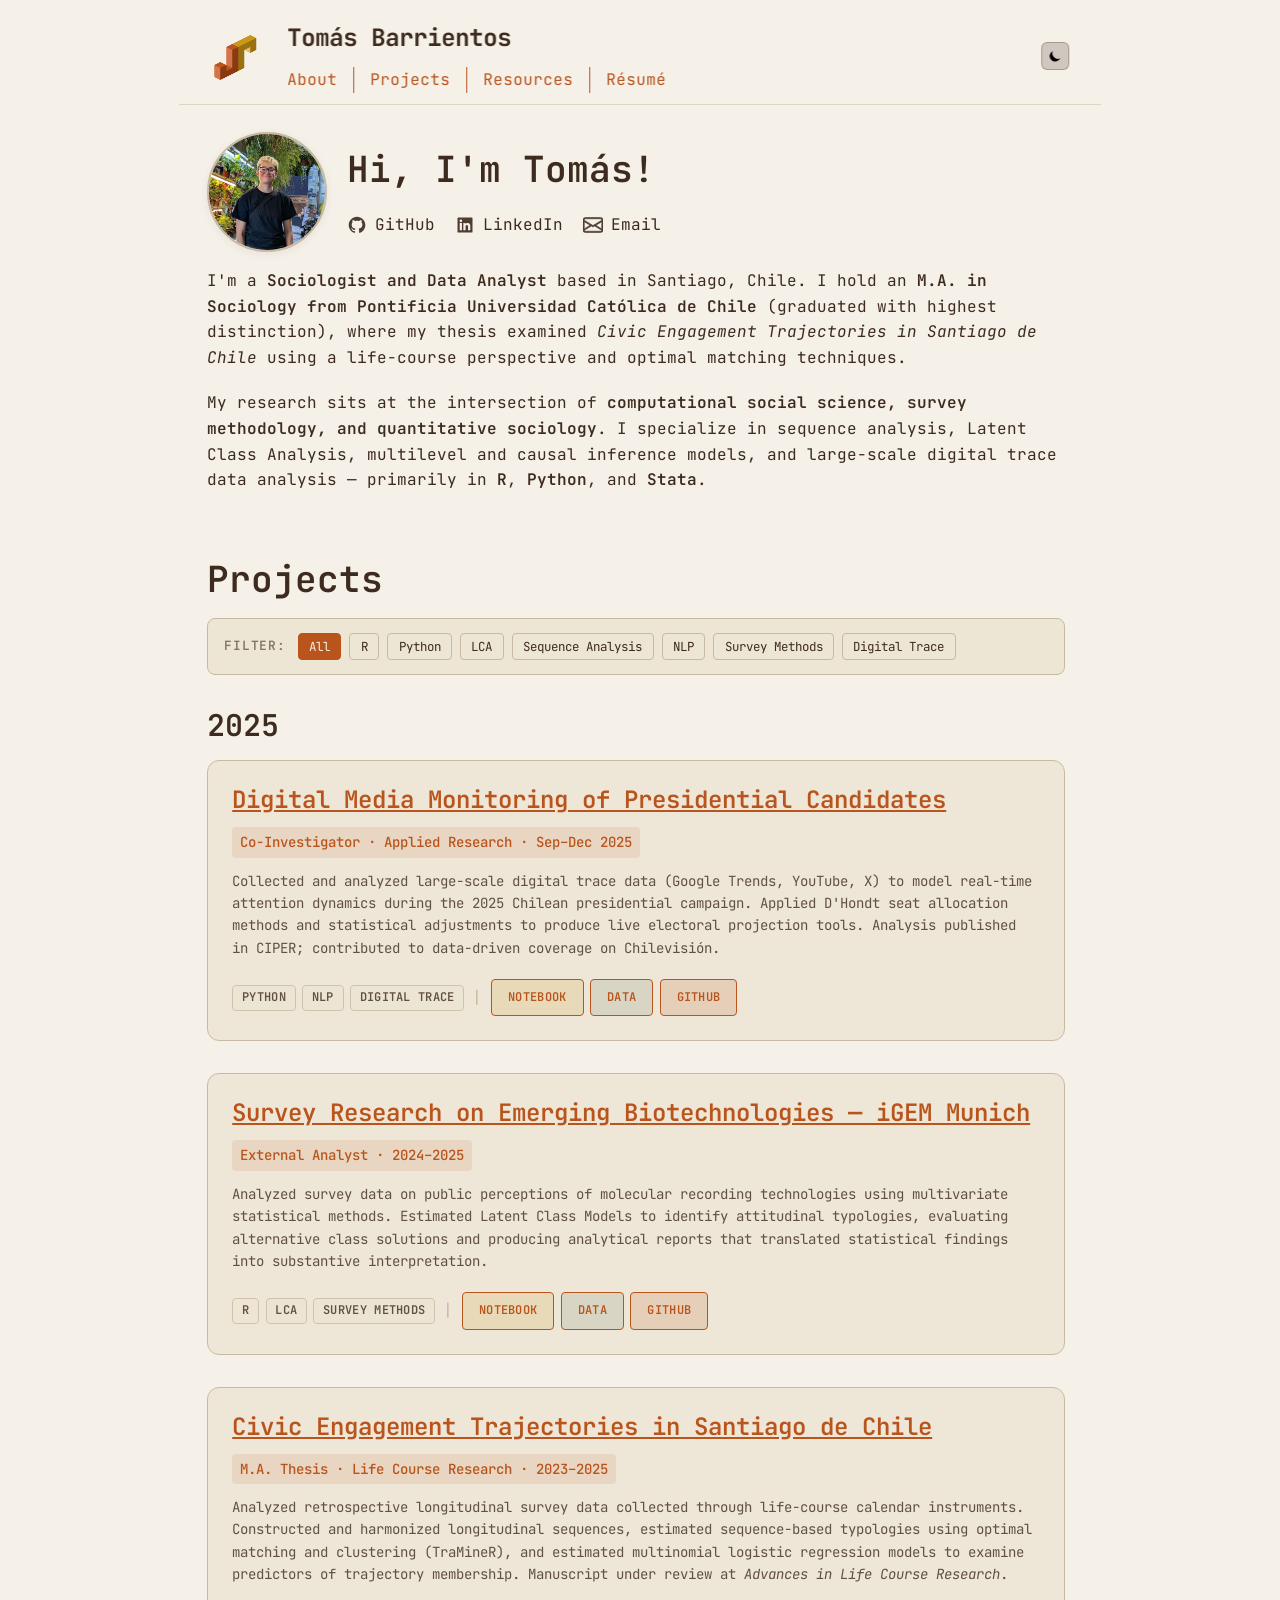
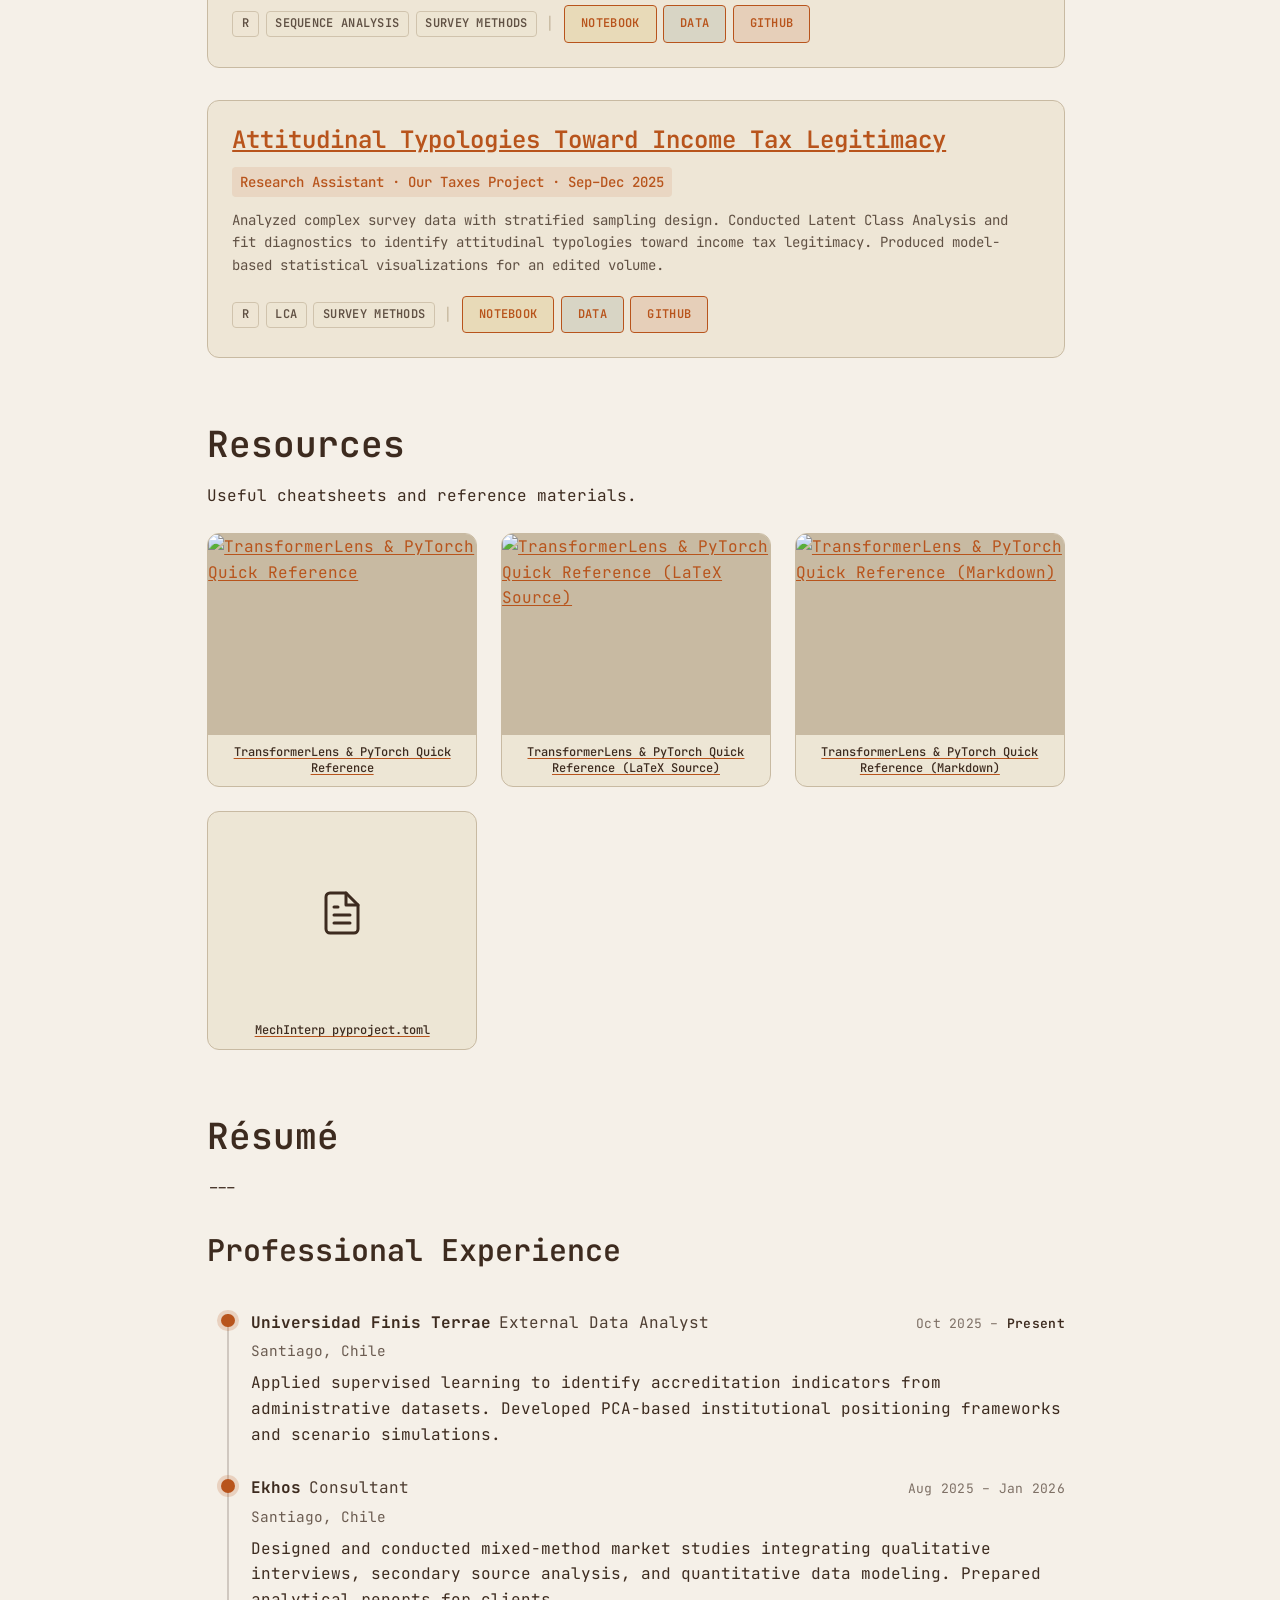
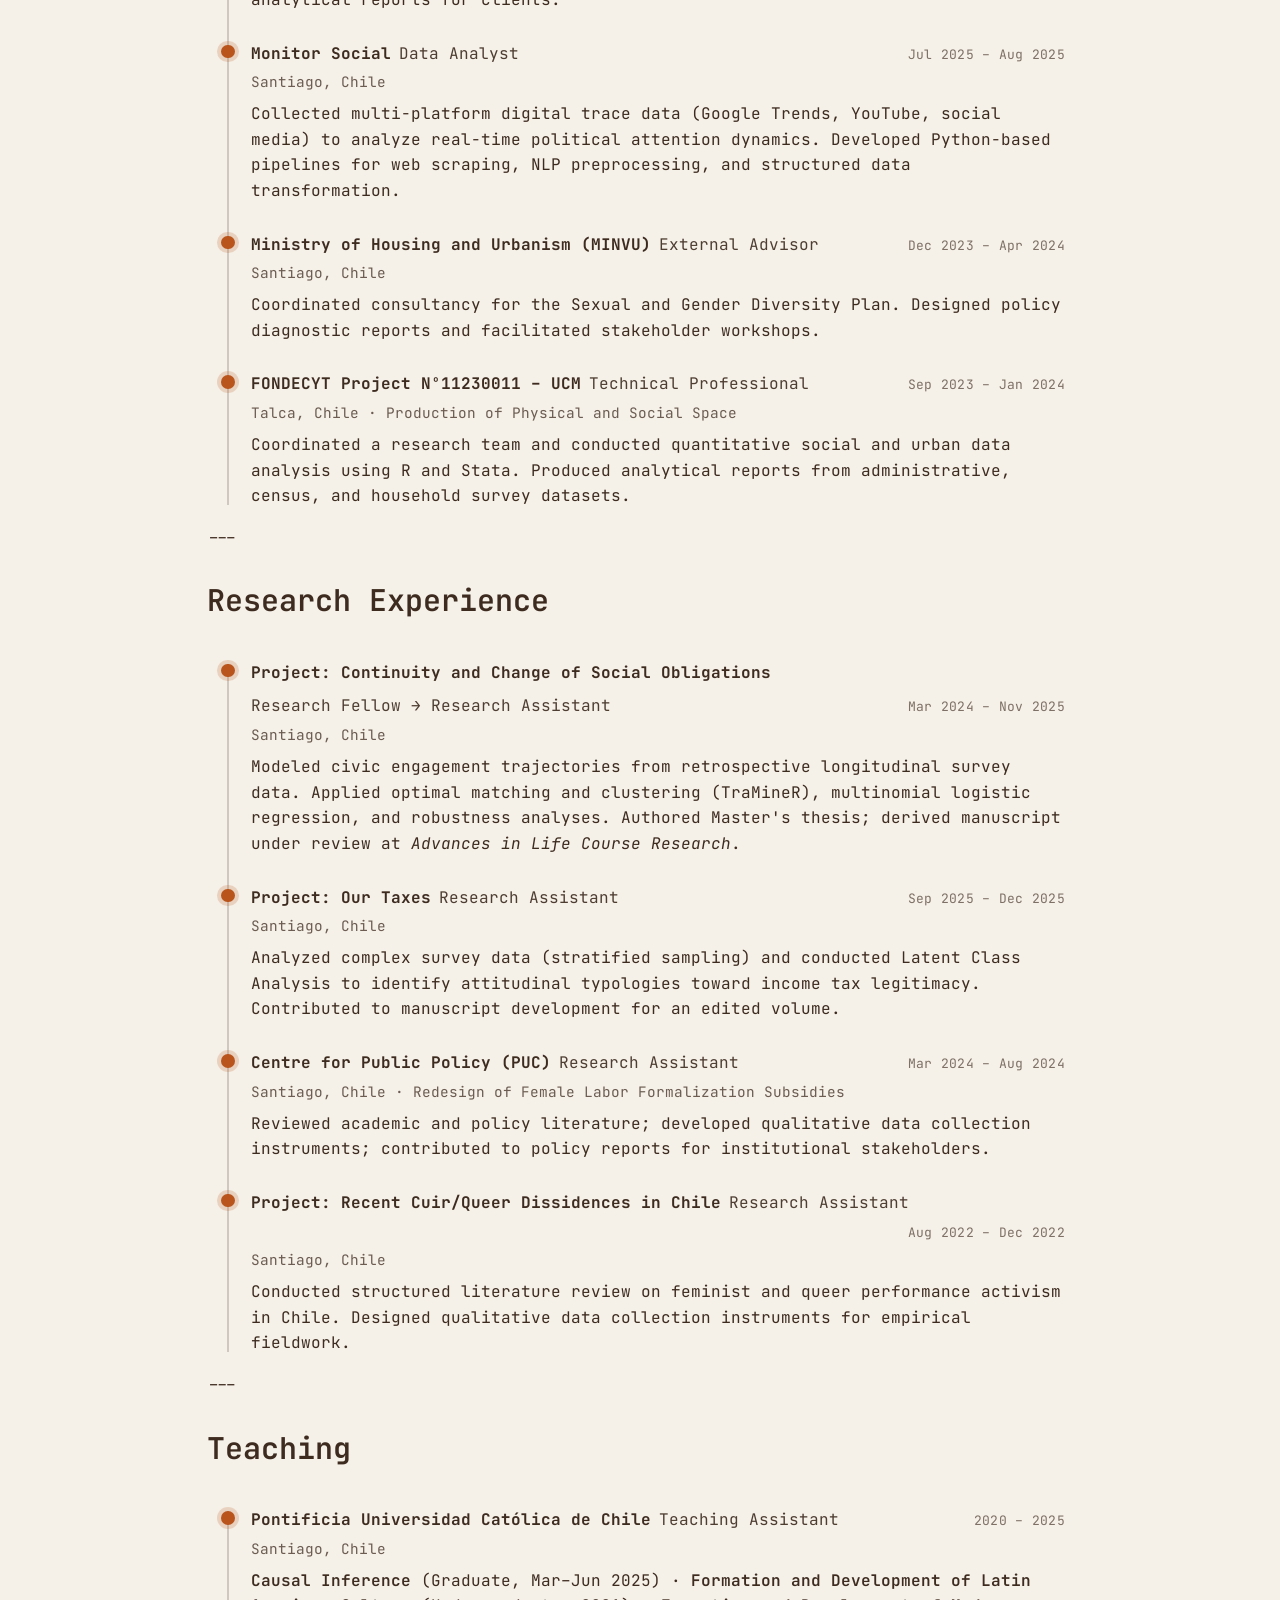
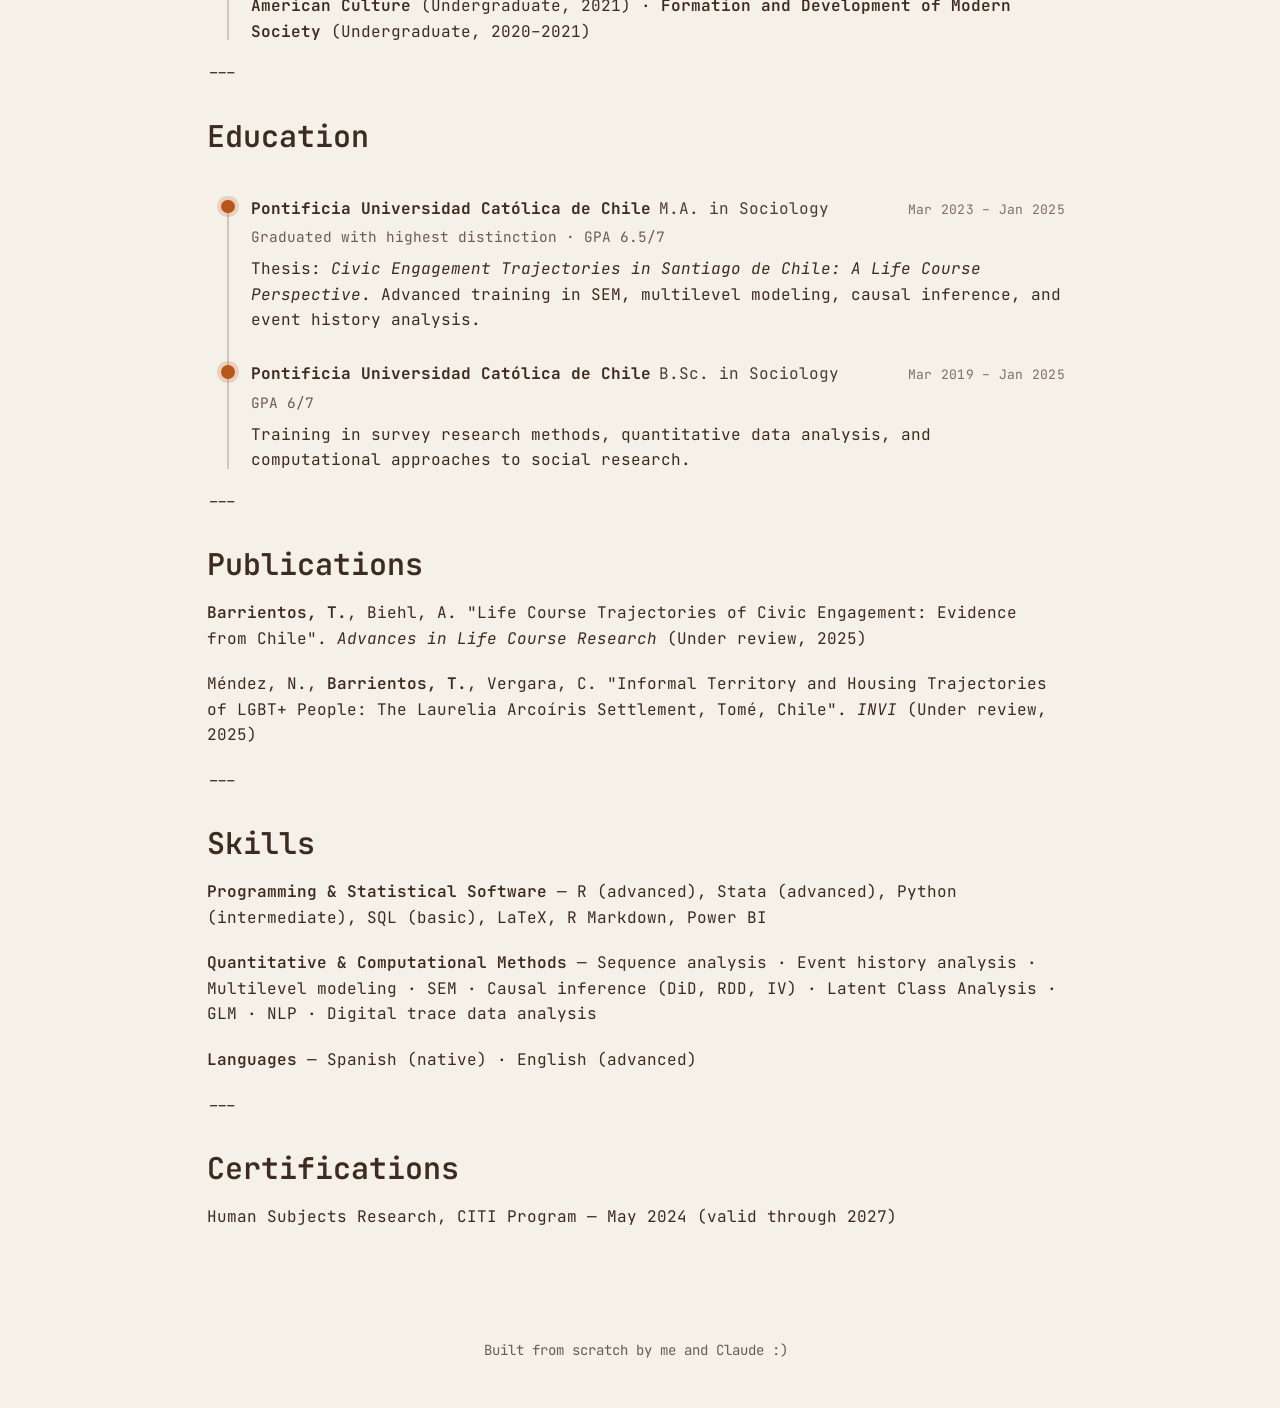
==== commit ef08072d: "new index version" ====
--- a/index.html
+++ b/index.html
@@ -34,7 +34,7 @@
 
             <!-- Title -->
             <div class="header-title">
-                <span class="text-xl font-bold sm:text-2xl">T. Barrientos</span>
+                <span class="text-xl font-bold sm:text-2xl">Tomás Barrientos</span>
             </div>
 
             <!-- Desktop Navigation -->
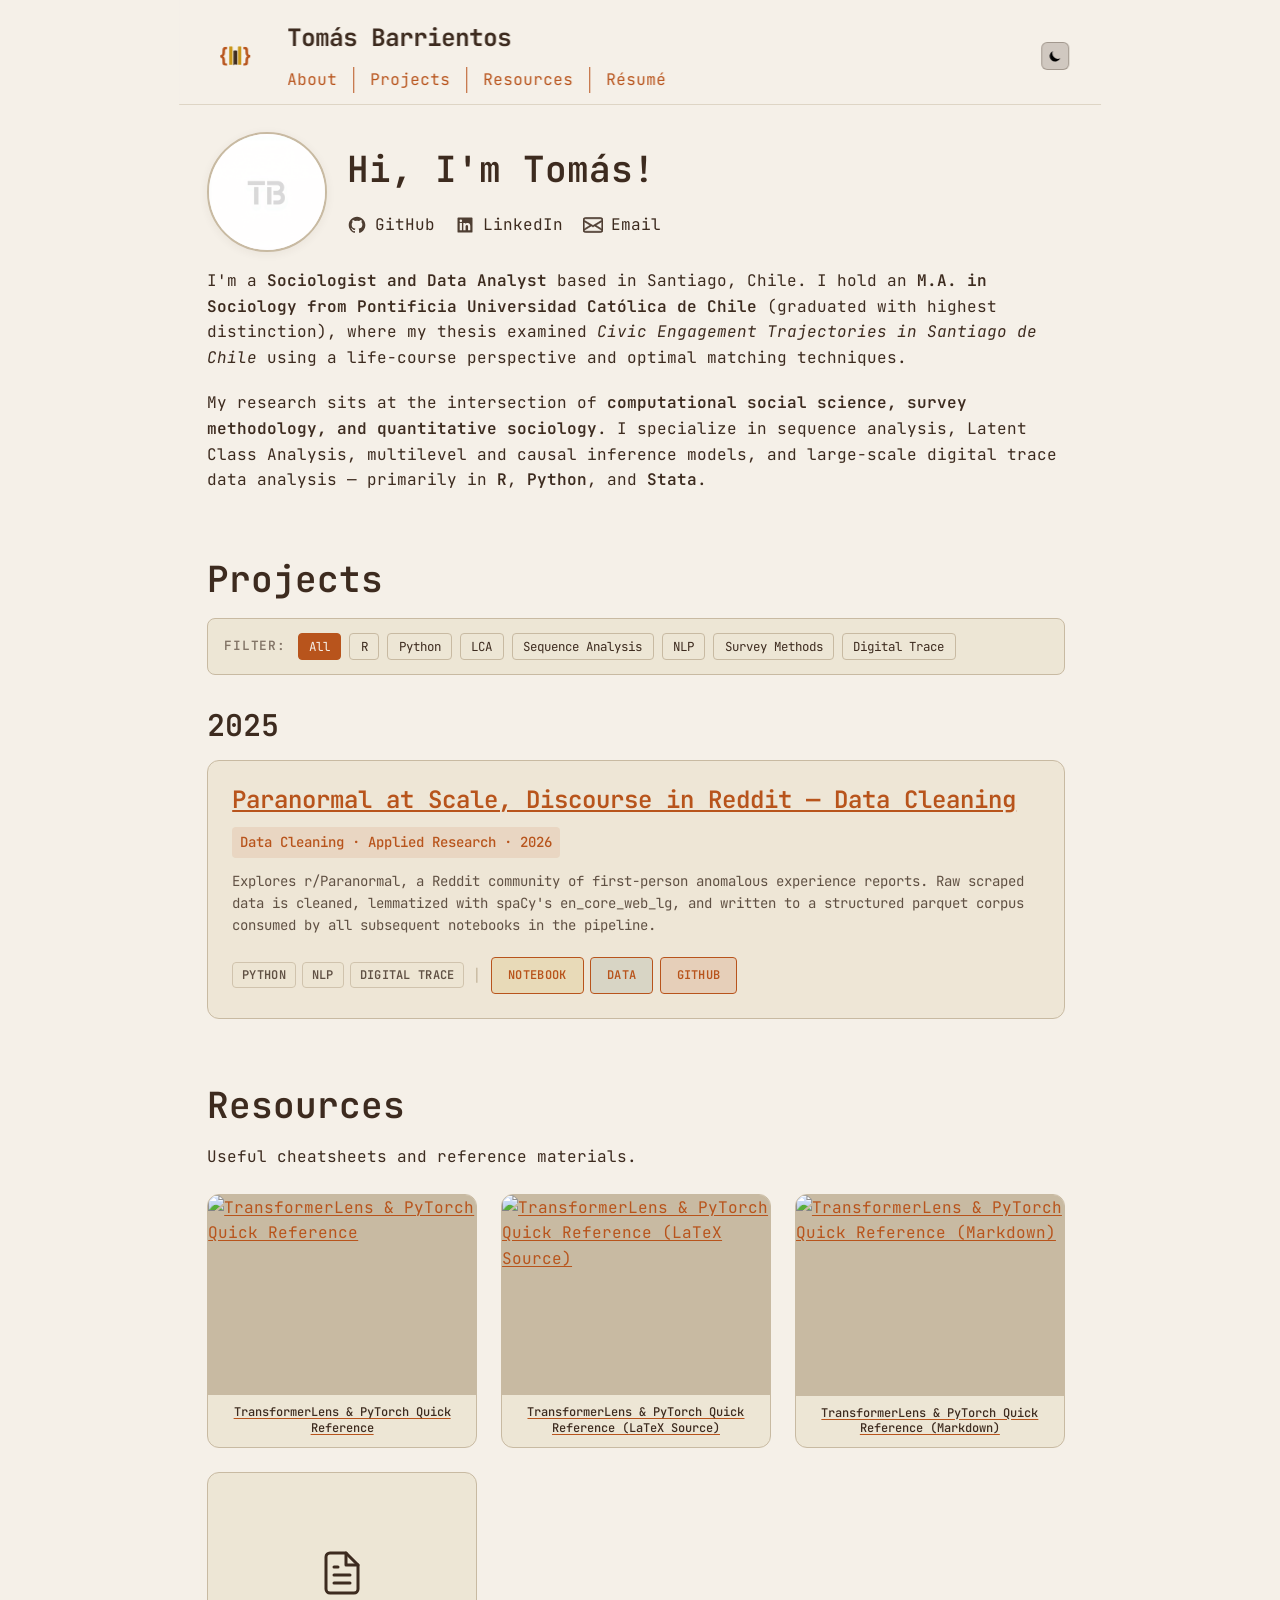
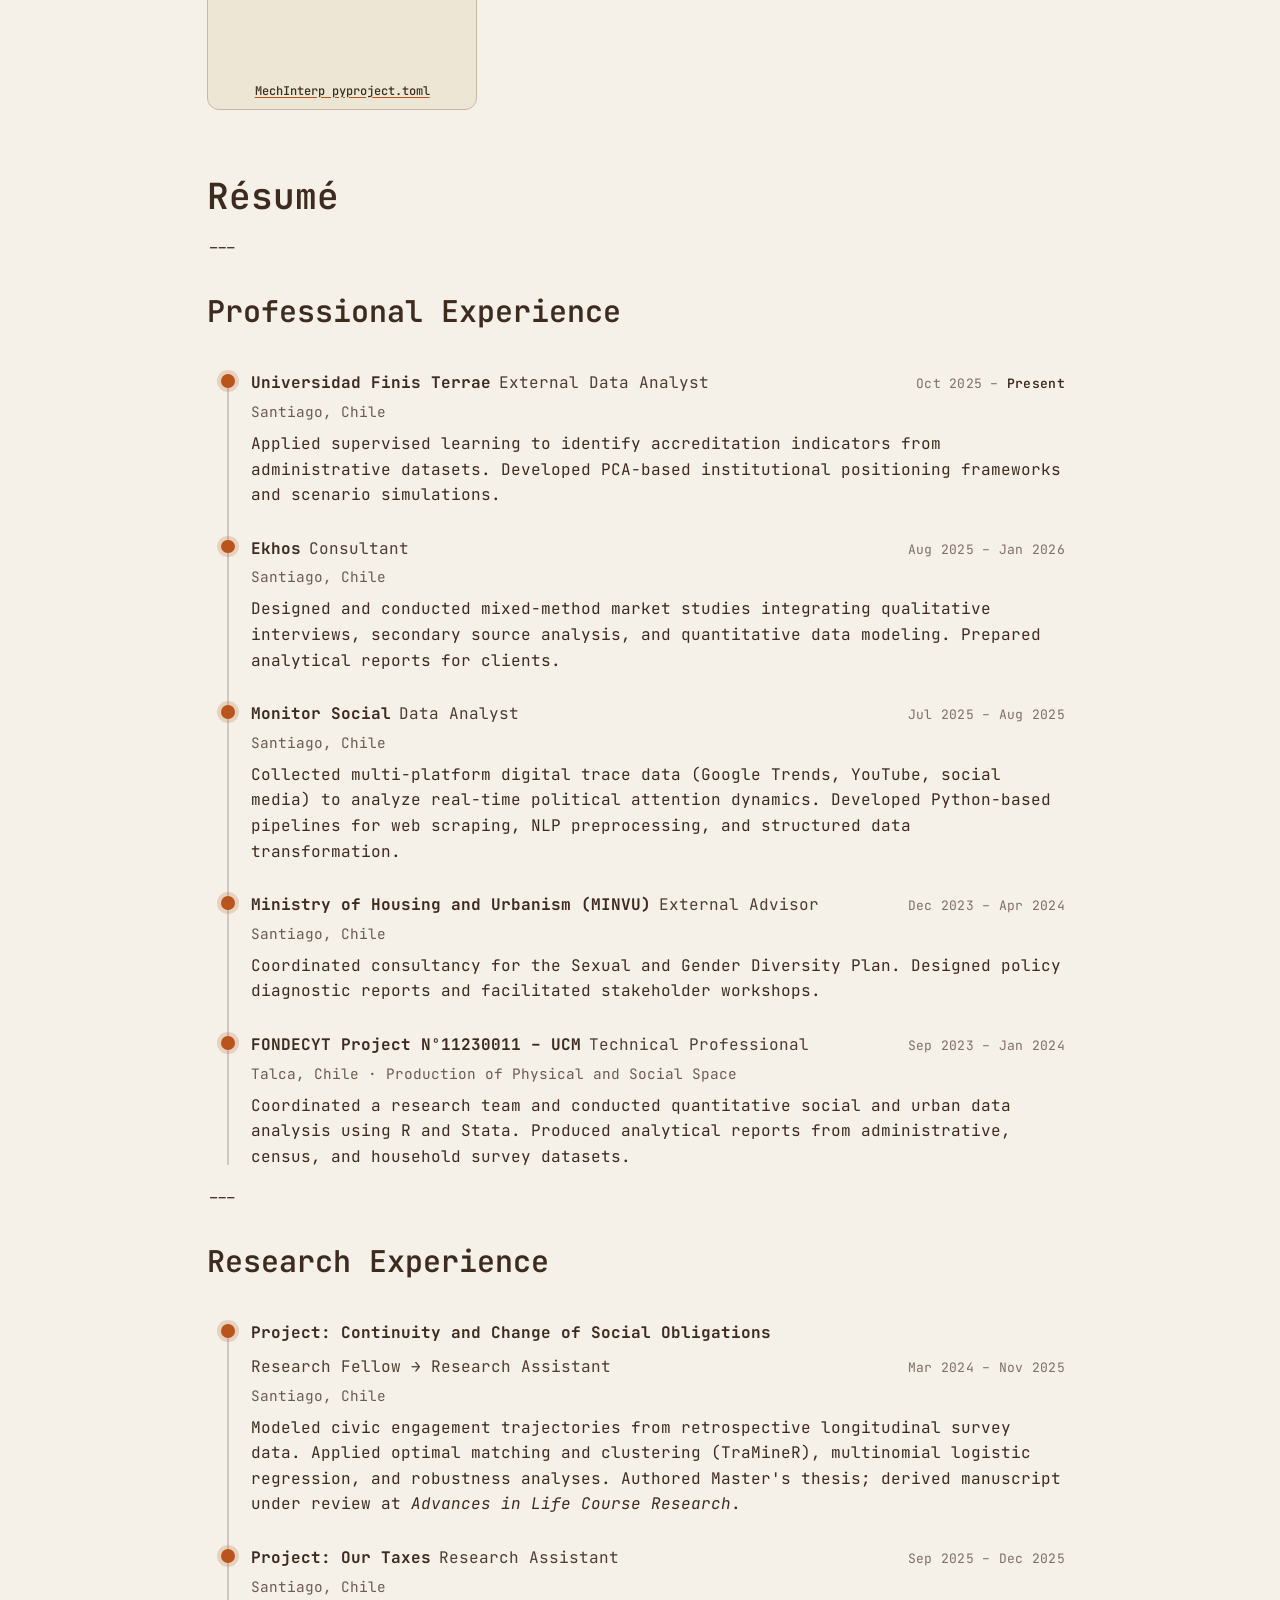
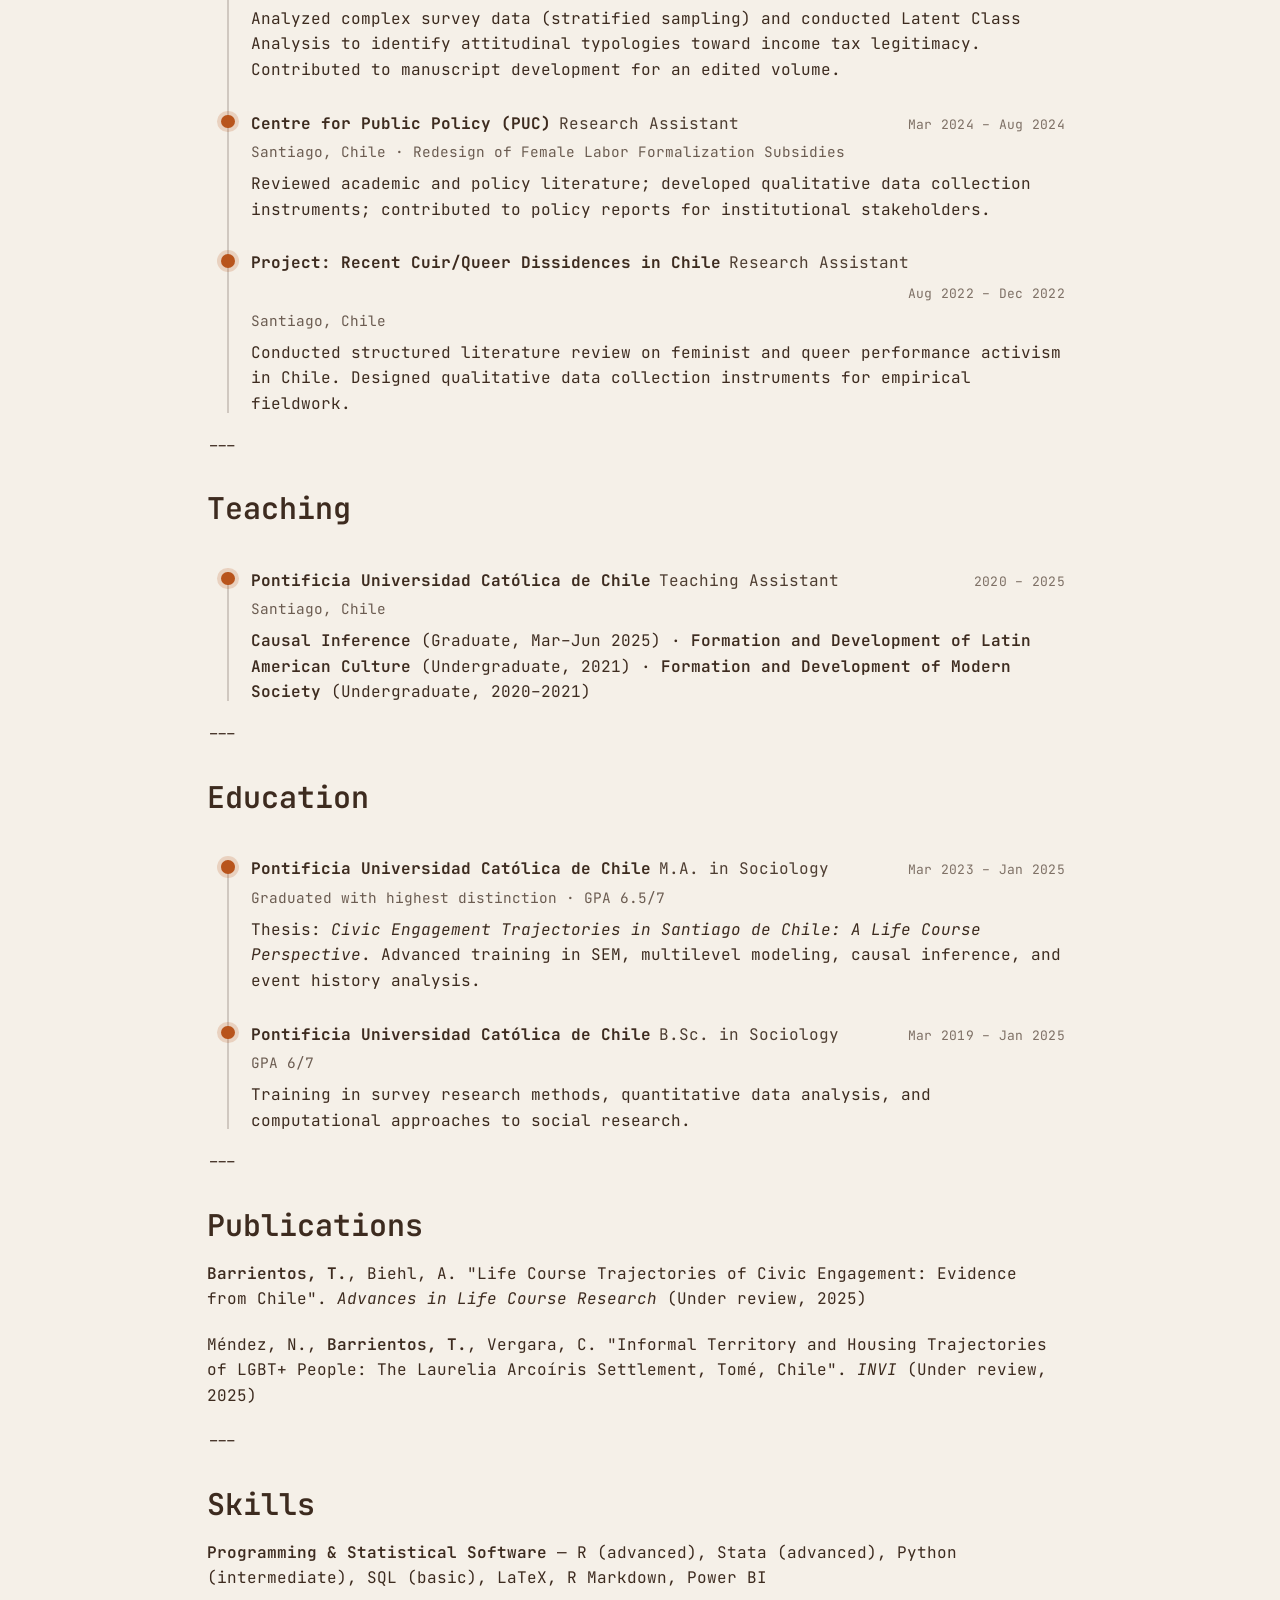
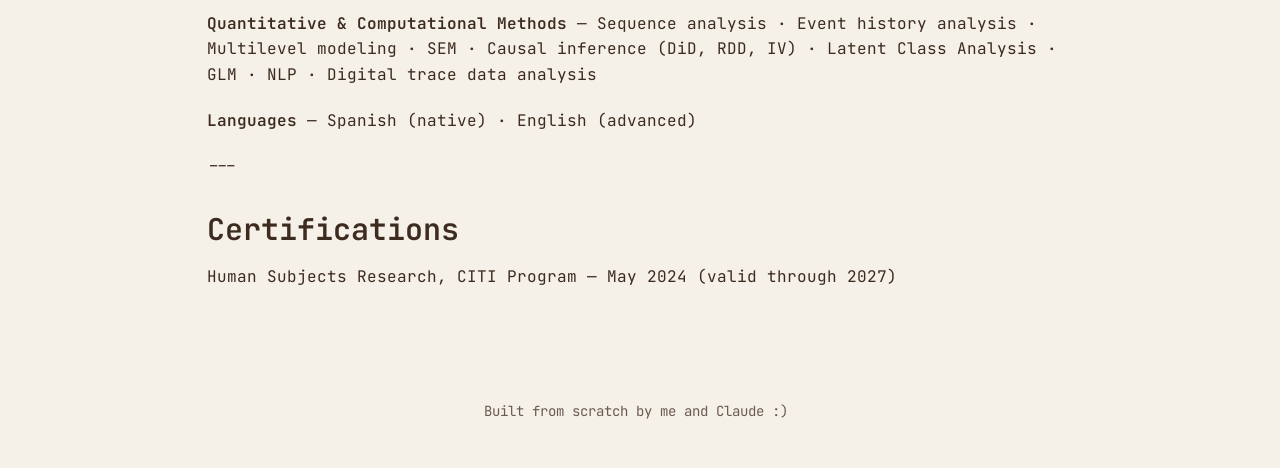
==== commit 48291760: "Replace hardcoded inline SVG logo with new logo.svg across all pages Co-Authored-By: Claude Sonnet 4" ====
--- a/index.html
+++ b/index.html
@@ -26,10 +26,7 @@
         <div class="header-grid">
             <!-- Logo -->
             <a href="#" class="group header-logo flex items-center">
-                    <svg aria-hidden="true" class="me-3 h-10 w-6 sm:me-3 sm:h-20 sm:w-12" fill="none" focusable="false" viewBox="0 0 800 800" xmlns="http://www.w3.org/2000/svg">
-                        <title>Logo</title>
-                        <g shape-rendering="crispEdges"><g><use xlink:href="#SvgjsSymbol1009" x="50" y="600" fill="#B8541C"></use><use xlink:href="#SvgjsSymbol1010" x="50" y="600" fill="#D4744A"></use><use xlink:href="#SvgjsSymbol1011" x="50" y="600" fill="#8A3A10"></use></g><g><use xlink:href="#SvgjsSymbol1009" x="150" y="550" fill="#B8541C"></use><use xlink:href="#SvgjsSymbol1010" x="150" y="550" fill="#D4744A"></use><use xlink:href="#SvgjsSymbol1011" x="150" y="550" fill="#8A3A10"></use></g><g><use xlink:href="#SvgjsSymbol1009" x="250" y="500" fill="#B8541C"></use><use xlink:href="#SvgjsSymbol1010" x="250" y="500" fill="#D4744A"></use><use xlink:href="#SvgjsSymbol1011" x="250" y="500" fill="#8A3A10"></use></g><g><use xlink:href="#SvgjsSymbol1009" x="350" y="450" fill="#B8541C"></use><use xlink:href="#SvgjsSymbol1010" x="350" y="450" fill="#D4744A"></use><use xlink:href="#SvgjsSymbol1011" x="350" y="450" fill="#8A3A10"></use></g><g><use xlink:href="#SvgjsSymbol1009" x="350" y="350" fill="#B8541C"></use><use xlink:href="#SvgjsSymbol1010" x="350" y="350" fill="#D4744A"></use><use xlink:href="#SvgjsSymbol1011" x="350" y="350" fill="#8A3A10"></use></g><g><use xlink:href="#SvgjsSymbol1009" x="50" y="500" fill="#B8541C"></use><use xlink:href="#SvgjsSymbol1010" x="50" y="500" fill="#D4744A"></use><use xlink:href="#SvgjsSymbol1011" x="50" y="500" fill="#8A3A10"></use></g><g><use xlink:href="#SvgjsSymbol1009" x="250" y="400" fill="#B8541C"></use><use xlink:href="#SvgjsSymbol1010" x="250" y="400" fill="#D4744A"></use><use xlink:href="#SvgjsSymbol1011" x="250" y="400" fill="#8A3A10"></use></g><g><use xlink:href="#SvgjsSymbol1009" x="250" y="300" fill="#B8541C"></use><use xlink:href="#SvgjsSymbol1010" x="250" y="300" fill="#D4744A"></use><use xlink:href="#SvgjsSymbol1011" x="250" y="300" fill="#8A3A10"></use></g><g><use xlink:href="#SvgjsSymbol1009" x="250" y="200" fill="#B8541C"></use><use xlink:href="#SvgjsSymbol1010" x="250" y="200" fill="#D4744A"></use><use xlink:href="#SvgjsSymbol1011" x="250" y="200" fill="#8A3A10"></use></g><g><use xlink:href="#SvgjsSymbol1009" x="350" y="250" fill="#B8541C"></use><use xlink:href="#SvgjsSymbol1010" x="350" y="250" fill="#D4744A"></use><use xlink:href="#SvgjsSymbol1011" x="350" y="250" fill="#8A3A10"></use></g><g><use xlink:href="#SvgjsSymbol1009" x="350" y="150" fill="#B8541C"></use><use xlink:href="#SvgjsSymbol1010" x="350" y="150" fill="#D4744A"></use><use xlink:href="#SvgjsSymbol1011" x="350" y="150" fill="#8A3A10"></use></g><g><use xlink:href="#SvgjsSymbol1009" x="450" y="100" fill="#B8541C"></use><use xlink:href="#SvgjsSymbol1010" x="450" y="100" fill="#D4744A"></use><use xlink:href="#SvgjsSymbol1011" x="450" y="100" fill="#8A3A10"></use></g><g><use xlink:href="#SvgjsSymbol1009" x="550" y="50" fill="#B8541C"></use><use xlink:href="#SvgjsSymbol1010" x="550" y="50" fill="#D4744A"></use><use xlink:href="#SvgjsSymbol1011" x="550" y="50" fill="#8A3A10"></use></g><g><use xlink:href="#SvgjsSymbol1009" x="550" y="150" fill="#B8541C"></use><use xlink:href="#SvgjsSymbol1010" x="550" y="150" fill="#D4744A"></use><use xlink:href="#SvgjsSymbol1011" x="550" y="150" fill="#8A3A10"></use></g><g><use xlink:href="#SvgjsSymbol1009" x="250" y="500" fill="#B8541C"></use><use xlink:href="#SvgjsSymbol1010" x="250" y="500" fill="#D4744A"></use><use xlink:href="#SvgjsSymbol1011" x="250" y="500" fill="#8A3A10"></use></g><g><use xlink:href="#SvgjsSymbol1009" x="250" y="400" fill="#B8541C"></use><use xlink:href="#SvgjsSymbol1010" x="250" y="400" fill="#D4744A"></use><use xlink:href="#SvgjsSymbol1011" x="250" y="400" fill="#8A3A10"></use></g><g><use xlink:href="#SvgjsSymbol1009" x="250" y="300" fill="#B8541C"></use><use xlink:href="#SvgjsSymbol1010" x="250" y="300" fill="#D4744A"></use><use xlink:href="#SvgjsSymbol1011" x="250" y="300" fill="#8A3A10"></use></g><g><use xlink:href="#SvgjsSymbol1009" x="250" y="200" fill="#B8541C"></use><use xlink:href="#SvgjsSymbol1010" x="250" y="200" fill="#D4744A"></use><use xlink:href="#SvgjsSymbol1011" x="250" y="200" fill="#8A3A10"></use></g><g><use xlink:href="#SvgjsSymbol1009" x="150" y="550" fill="#B8541C"></use><use xlink:href="#SvgjsSymbol1010" x="150" y="550" fill="#D4744A"></use><use xlink:href="#SvgjsSymbol1011" x="150" y="550" fill="#8A3A10"></use></g><g><use xlink:href="#SvgjsSymbol1009" x="50" y="600" fill="#B8541C"></use><use xlink:href="#SvgjsSymbol1010" x="50" y="600" fill="#D4744A"></use><use xlink:href="#SvgjsSymbol1011" x="50" y="600" fill="#8A3A10"></use></g><g><use xlink:href="#SvgjsSymbol1009" x="50" y="500" fill="#B8541C"></use><use xlink:href="#SvgjsSymbol1010" x="50" y="500" fill="#D4744A"></use><use xlink:href="#SvgjsSymbol1011" x="50" y="500" fill="#8A3A10"></use></g><g><use xlink:href="#SvgjsSymbol1009" x="550" y="150" fill="#C9971A"></use><use xlink:href="#SvgjsSymbol1010" x="550" y="150" fill="#E3BD6A"></use><use xlink:href="#SvgjsSymbol1011" x="550" y="150" fill="#9A7010"></use></g><g><use xlink:href="#SvgjsSymbol1009" x="350" y="450" fill="#C9971A"></use><use xlink:href="#SvgjsSymbol1010" x="350" y="450" fill="#E3BD6A"></use><use xlink:href="#SvgjsSymbol1011" x="350" y="450" fill="#9A7010"></use></g><g><use xlink:href="#SvgjsSymbol1009" x="350" y="350" fill="#C9971A"></use><use xlink:href="#SvgjsSymbol1010" x="350" y="350" fill="#E3BD6A"></use><use xlink:href="#SvgjsSymbol1011" x="350" y="350" fill="#9A7010"></use></g><g><use xlink:href="#SvgjsSymbol1009" x="350" y="250" fill="#C9971A"></use><use xlink:href="#SvgjsSymbol1010" x="350" y="250" fill="#E3BD6A"></use><use xlink:href="#SvgjsSymbol1011" x="350" y="250" fill="#9A7010"></use></g><g><use xlink:href="#SvgjsSymbol1009" x="350" y="150" fill="#C9971A"></use><use xlink:href="#SvgjsSymbol1010" x="350" y="150" fill="#E3BD6A"></use><use xlink:href="#SvgjsSymbol1011" x="350" y="150" fill="#9A7010"></use></g><g><use xlink:href="#SvgjsSymbol1009" x="450" y="100" fill="#C9971A"></use><use xlink:href="#SvgjsSymbol1010" x="450" y="100" fill="#E3BD6A"></use><use xlink:href="#SvgjsSymbol1011" x="450" y="100" fill="#9A7010"></use></g><g><use xlink:href="#SvgjsSymbol1009" x="550" y="50" fill="#C9971A"></use><use xlink:href="#SvgjsSymbol1010" x="550" y="50" fill="#E3BD6A"></use><use xlink:href="#SvgjsSymbol1011" x="550" y="50" fill="#9A7010"></use></g><g><use xlink:href="#SvgjsSymbol1009" x="450" y="100" fill="#C9971A"></use><use xlink:href="#SvgjsSymbol1010" x="450" y="100" fill="#E3BD6A"></use><use xlink:href="#SvgjsSymbol1011" x="450" y="100" fill="#9A7010"></use></g><g><use xlink:href="#SvgjsSymbol1009" x="350" y="150" fill="#C9971A"></use><use xlink:href="#SvgjsSymbol1010" x="350" y="150" fill="#E3BD6A"></use><use xlink:href="#SvgjsSymbol1011" x="350" y="150" fill="#9A7010"></use></g><g><use xlink:href="#SvgjsSymbol1009" x="250" y="500" fill="#B8541C"></use><use xlink:href="#SvgjsSymbol1010" x="250" y="500" fill="#D4744A"></use><use xlink:href="#SvgjsSymbol1011" x="250" y="500" fill="#8A3A10"></use></g><g><use xlink:href="#SvgjsSymbol1009" x="250" y="400" fill="#B8541C"></use><use xlink:href="#SvgjsSymbol1010" x="250" y="400" fill="#D4744A"></use><use xlink:href="#SvgjsSymbol1011" x="250" y="400" fill="#8A3A10"></use></g><g><use xlink:href="#SvgjsSymbol1009" x="250" y="300" fill="#B8541C"></use><use xlink:href="#SvgjsSymbol1010" x="250" y="300" fill="#D4744A"></use><use xlink:href="#SvgjsSymbol1011" x="250" y="300" fill="#8A3A10"></use></g><g><use xlink:href="#SvgjsSymbol1009" x="250" y="200" fill="#B8541C"></use><use xlink:href="#SvgjsSymbol1010" x="250" y="200" fill="#D4744A"></use><use xlink:href="#SvgjsSymbol1011" x="250" y="200" fill="#8A3A10"></use></g><g><use xlink:href="#SvgjsSymbol1009" x="150" y="550" fill="#B8541C"></use><use xlink:href="#SvgjsSymbol1010" x="150" y="550" fill="#D4744A"></use><use xlink:href="#SvgjsSymbol1011" x="150" y="550" fill="#8A3A10"></use></g><g><use xlink:href="#SvgjsSymbol1009" x="50" y="600" fill="#B8541C"></use><use xlink:href="#SvgjsSymbol1010" x="50" y="600" fill="#D4744A"></use><use xlink:href="#SvgjsSymbol1011" x="50" y="600" fill="#8A3A10"></use></g><g><use xlink:href="#SvgjsSymbol1009" x="50" y="500" fill="#B8541C"></use><use xlink:href="#SvgjsSymbol1010" x="50" y="500" fill="#D4744A"></use><use xlink:href="#SvgjsSymbol1011" x="50" y="500" fill="#8A3A10"></use></g></g><symbol id="SvgjsSymbol1000"><polygon points="0,12.5 25,0 50,12.5 25,25"></polygon></symbol><symbol id="SvgjsSymbol1001"><polygon points="0,12.5 25,25 25,50 0,37.5"></polygon></symbol><symbol id="SvgjsSymbol1002"><polygon points="25,25 50,12.5 50,37.5 25,50"></polygon></symbol><g></g><symbol id="SvgjsSymbol1003"><polygon points="0,37.5 75,0 150,37.5 75,75"></polygon></symbol><symbol id="SvgjsSymbol1004"><polygon points="0,37.5 75,75 75,150 0,112.5"></polygon></symbol><symbol id="SvgjsSymbol1005"><polygon points="75,75 150,37.5 150,112.5 75,150"></polygon></symbol><symbol id="SvgjsSymbol1006"><polygon points="0,43.75 87.5,0 175,43.75 87.5,87.5"></polygon></symbol><symbol id="SvgjsSymbol1007"><polygon points="0,43.75 87.5,87.5 87.5,175 0,131.25"></polygon></symbol><symbol id="SvgjsSymbol1008"><polygon points="87.5,87.5 175,43.75 175,131.25 87.5,175"></polygon></symbol><symbol id="SvgjsSymbol1009"><polygon points="0,50 100,0 200,50 100,100"></polygon></symbol><symbol id="SvgjsSymbol1010"><polygon points="0,50 100,100 100,200 0,150"></polygon></symbol><symbol id="SvgjsSymbol1011"><polygon points="100,100 200,50 200,150 100,200"></polygon></symbol>
-                    </svg>
+                    <img src="assets/logo.svg" class="me-3 h-10 w-6 sm:me-3 sm:h-20 sm:w-12" alt="Logo">
             </a>
 
             <!-- Title -->
--- a/styles.css
+++ b/styles.css
@@ -1242,6 +1242,195 @@
     }
 }
 
+/* ═══════════════════════════════════════════════════════════
+   Project Detail Page
+   ═══════════════════════════════════════════════════════════ */
+
+/* Back navigation */
+.project-back-link {
+    display: inline-block;
+    font-size: 0.875rem;
+    color: var(--color-global-text);
+    opacity: 0.55;
+    text-decoration: none;
+    margin-bottom: 2rem;
+    transition: opacity 0.2s ease, color 0.2s ease;
+}
+
+.project-back-link:hover {
+    opacity: 1;
+    color: var(--color-accent);
+}
+
+/* Project title block */
+.project-detail-header {
+    padding-bottom: 1.5rem;
+    margin-bottom: 2rem;
+    border-bottom: 1px solid var(--color-border);
+}
+
+.project-detail-header h1 {
+    font-size: 1.6rem;
+    font-weight: 700;
+    line-height: 1.25;
+    margin: 0 0 0.6rem 0;
+    color: var(--color-global-text);
+}
+
+.project-meta {
+    font-size: 0.875rem;
+    color: var(--color-accent);
+    font-weight: 500;
+    background-color: color-mix(in srgb, var(--color-accent) 10%, transparent);
+    padding: 0.25rem 0.5rem;
+    border-radius: 0.25rem;
+    display: inline-block;
+    margin-bottom: 0.75rem;
+}
+
+.project-detail-tags {
+    display: flex;
+    flex-wrap: wrap;
+    gap: 0.4rem;
+    margin-top: 0.5rem;
+}
+
+/* Blog-style content sections */
+.project-section {
+    margin-bottom: 2.5rem;
+}
+
+.project-section h2 {
+    font-size: 1rem;
+    font-weight: 700;
+    text-transform: uppercase;
+    letter-spacing: 0.06em;
+    color: var(--color-global-text);
+    opacity: 0.7;
+    border-left: 3px solid var(--color-accent);
+    padding-left: 0.65rem;
+    margin: 0 0 1rem 0;
+}
+
+.project-section p {
+    font-size: 0.9rem;
+    line-height: 1.7;
+    color: var(--color-global-text);
+    margin: 0 0 0.85rem 0;
+}
+
+.project-section p:last-child {
+    margin-bottom: 0;
+}
+
+/* Inline code within prose */
+.project-section code {
+    font-family: 'JetBrains Mono', 'Courier New', monospace;
+    font-size: 0.82rem;
+    background: color-mix(in srgb, var(--color-border) 50%, transparent);
+    padding: 0.1rem 0.35rem;
+    border-radius: 3px;
+}
+
+/* Code block */
+.project-code-block {
+    background: var(--color-card-bg);
+    border: 1px solid var(--color-border);
+    border-radius: 6px;
+    padding: 1rem 1.2rem;
+    overflow-x: auto;
+    margin: 1rem 0 0 0;
+    font-size: 0.82rem;
+    line-height: 1.55;
+    color: var(--color-global-text);
+}
+
+.project-code-block code {
+    background: none;
+    padding: 0;
+    border-radius: 0;
+    font-size: inherit;
+}
+
+/* Notebook embed */
+.notebook-embed {
+    border: 1px solid var(--color-border);
+    border-radius: 8px;
+    overflow: hidden;
+    margin-top: 1rem;
+    background: var(--color-card-bg);
+}
+
+.notebook-embed-header {
+    display: flex;
+    align-items: center;
+    justify-content: space-between;
+    padding: 0.5rem 0.9rem;
+    background: color-mix(in srgb, var(--color-border) 40%, transparent);
+    border-bottom: 1px solid var(--color-border);
+    font-size: 0.8rem;
+    font-weight: 600;
+    color: var(--color-global-text);
+    opacity: 0.8;
+}
+
+.notebook-open-link {
+    font-size: 0.78rem;
+    color: var(--color-accent);
+    text-decoration: none;
+    opacity: 0.9;
+    transition: opacity 0.2s ease;
+}
+
+.notebook-open-link:hover {
+    opacity: 1;
+    text-decoration: underline;
+}
+
+.notebook-frame {
+    width: 100%;
+    height: 600px;
+    border: none;
+    display: block;
+    background: #fff;
+}
+
+/* Placeholder shown when iframe src is not yet set */
+.notebook-placeholder {
+    display: flex;
+    flex-direction: column;
+    align-items: center;
+    justify-content: center;
+    gap: 0.4rem;
+    height: 200px;
+    font-size: 0.82rem;
+    color: var(--color-global-text);
+    opacity: 0.45;
+    text-align: center;
+    padding: 1rem;
+}
+
+/* Action link row at bottom of page */
+.project-action-links {
+    display: flex;
+    flex-wrap: wrap;
+    gap: 0.5rem;
+    margin-top: 3rem;
+    padding-top: 1.5rem;
+    border-top: 1px solid var(--color-border);
+}
+
+/* Mobile adjustments */
+@media (max-width: 640px) {
+    .project-detail-header h1 {
+        font-size: 1.3rem;
+    }
+
+    .notebook-frame {
+        height: 420px;
+    }
+}
+
 /* Confetti-like sparkles */
 .party-sparkle {
     position: fixed;
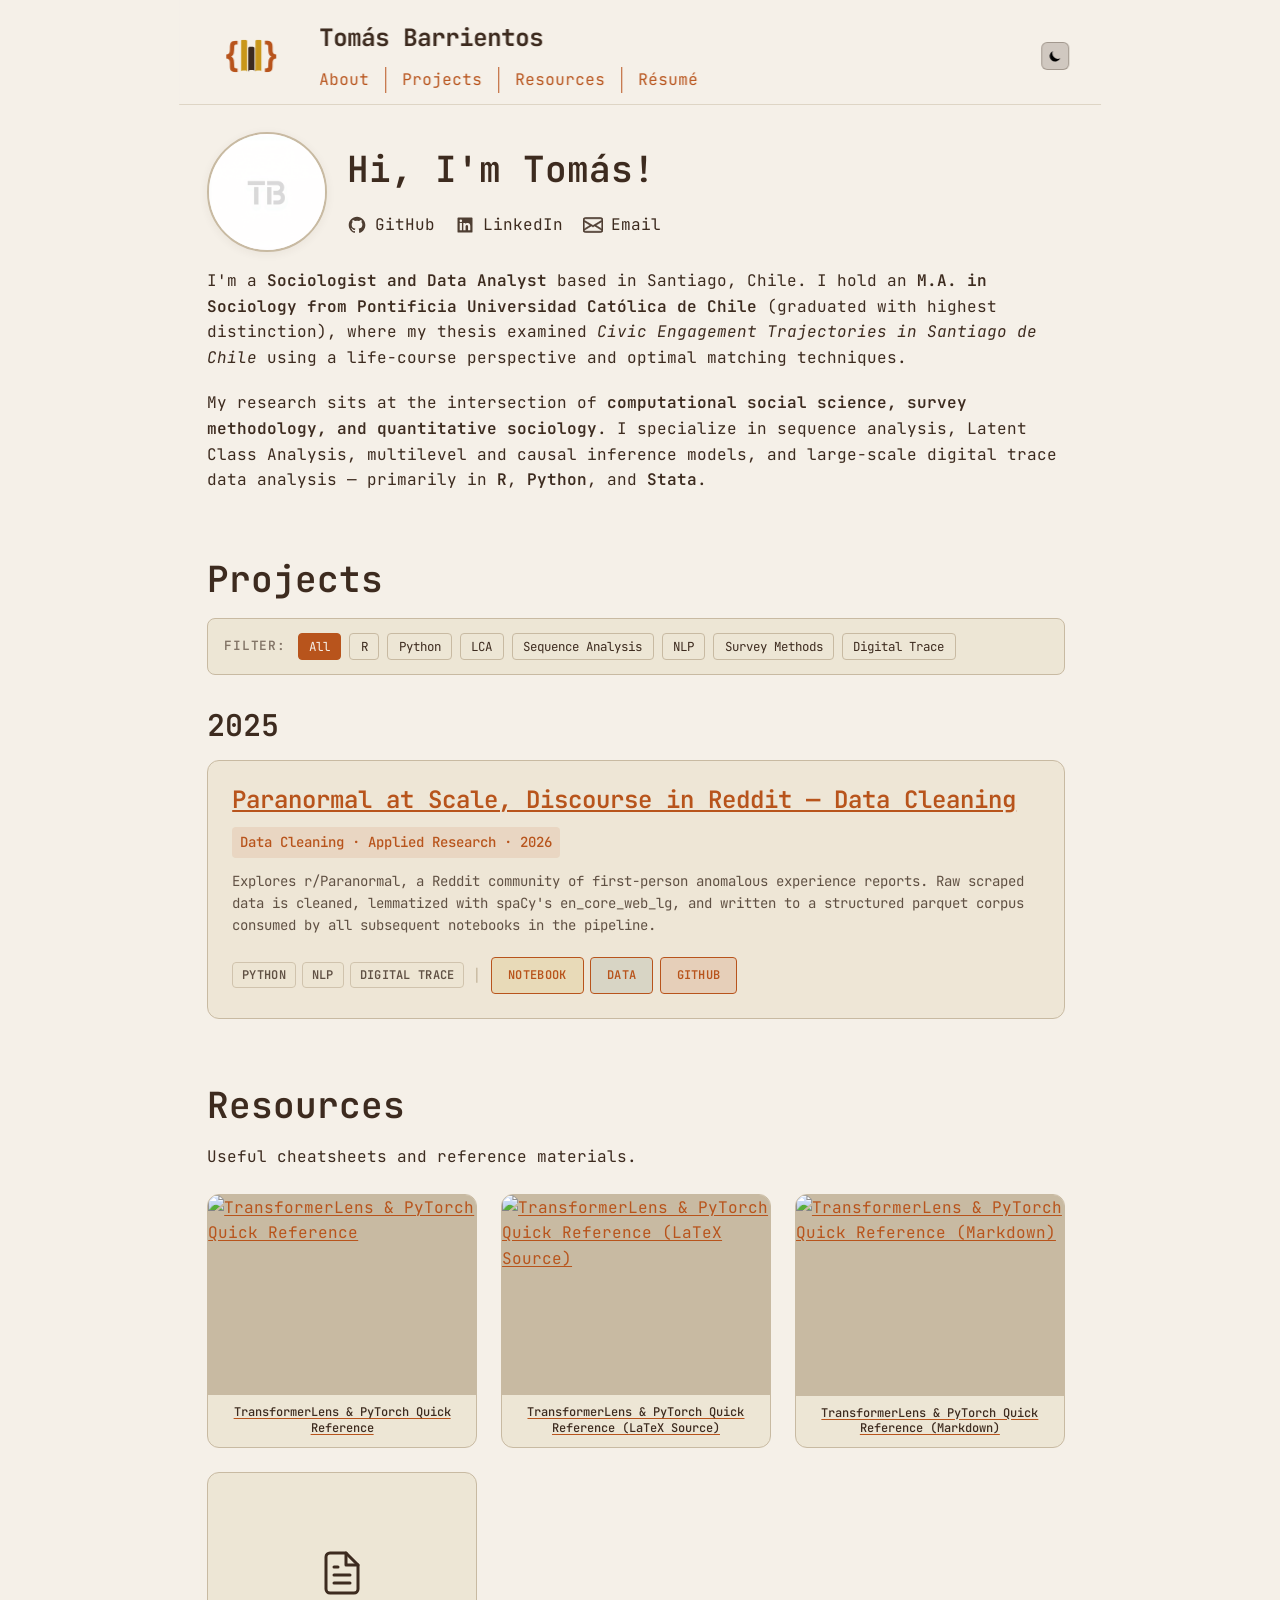
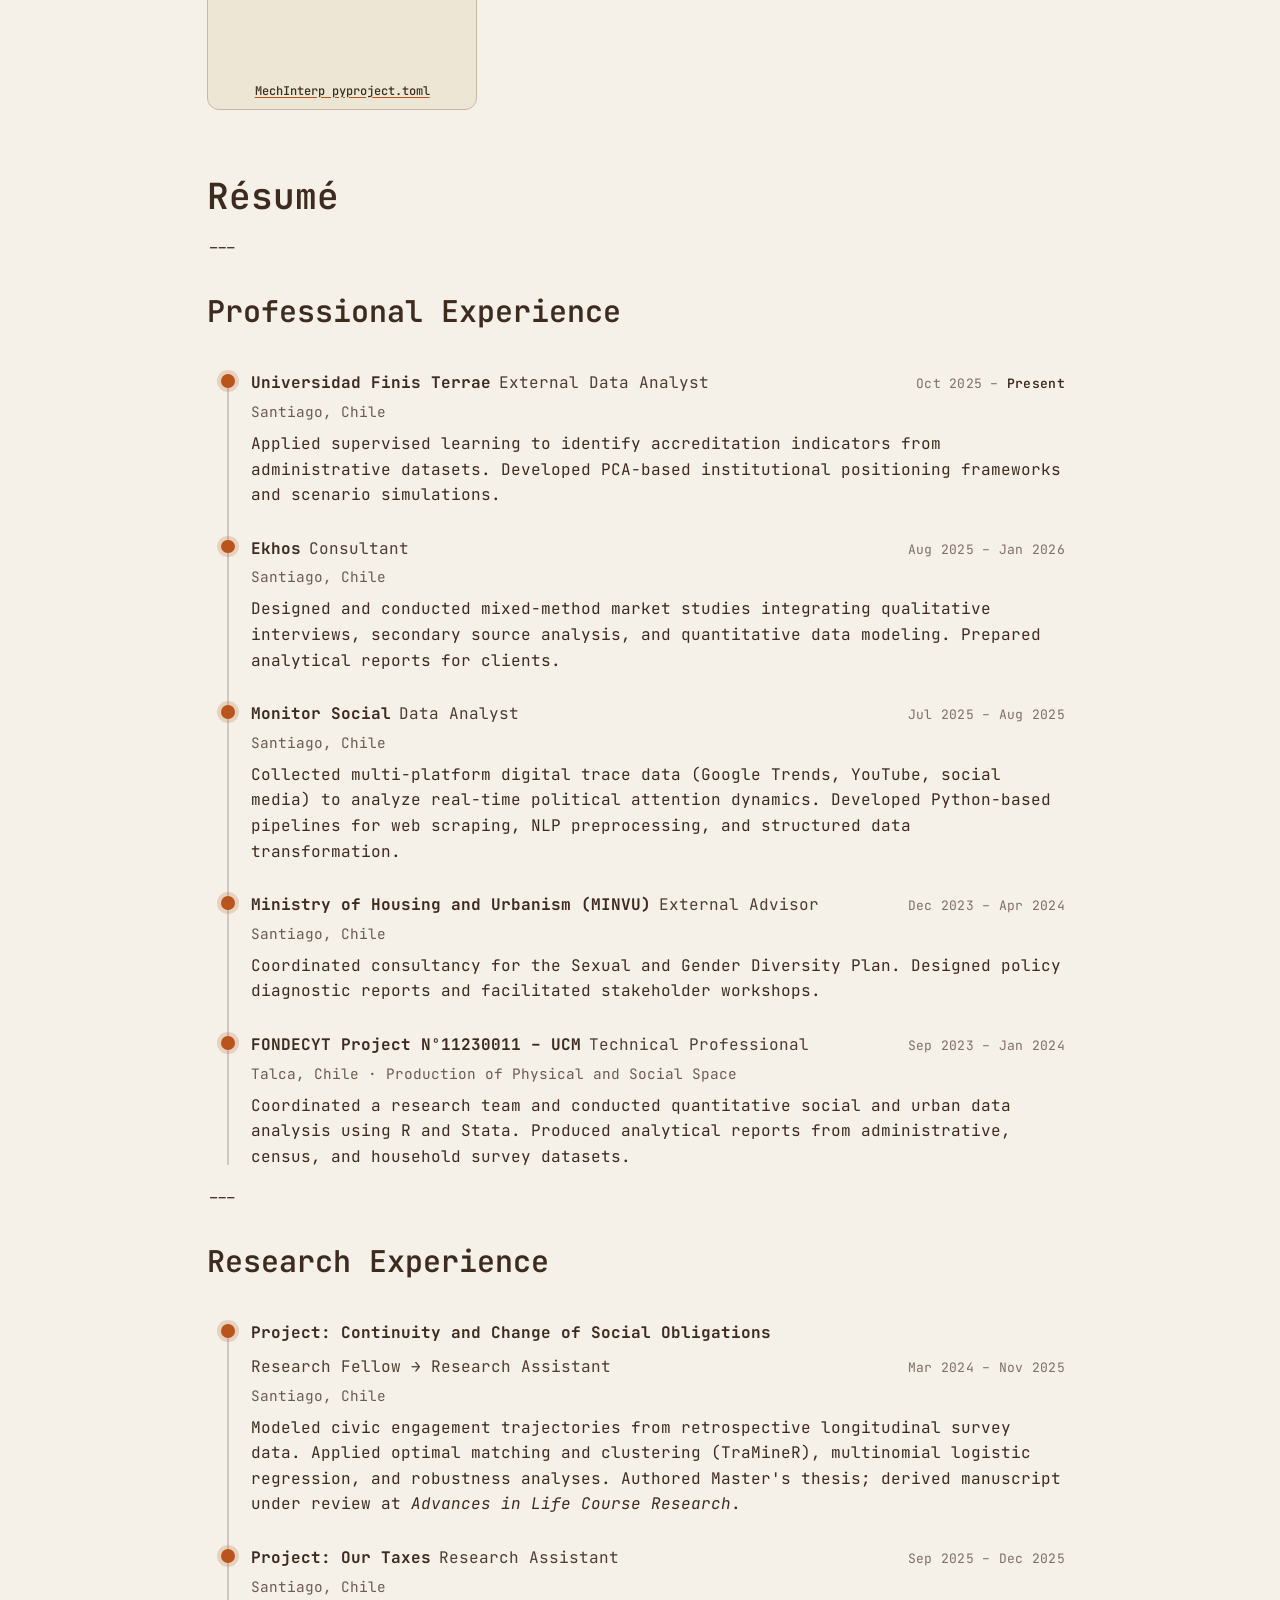
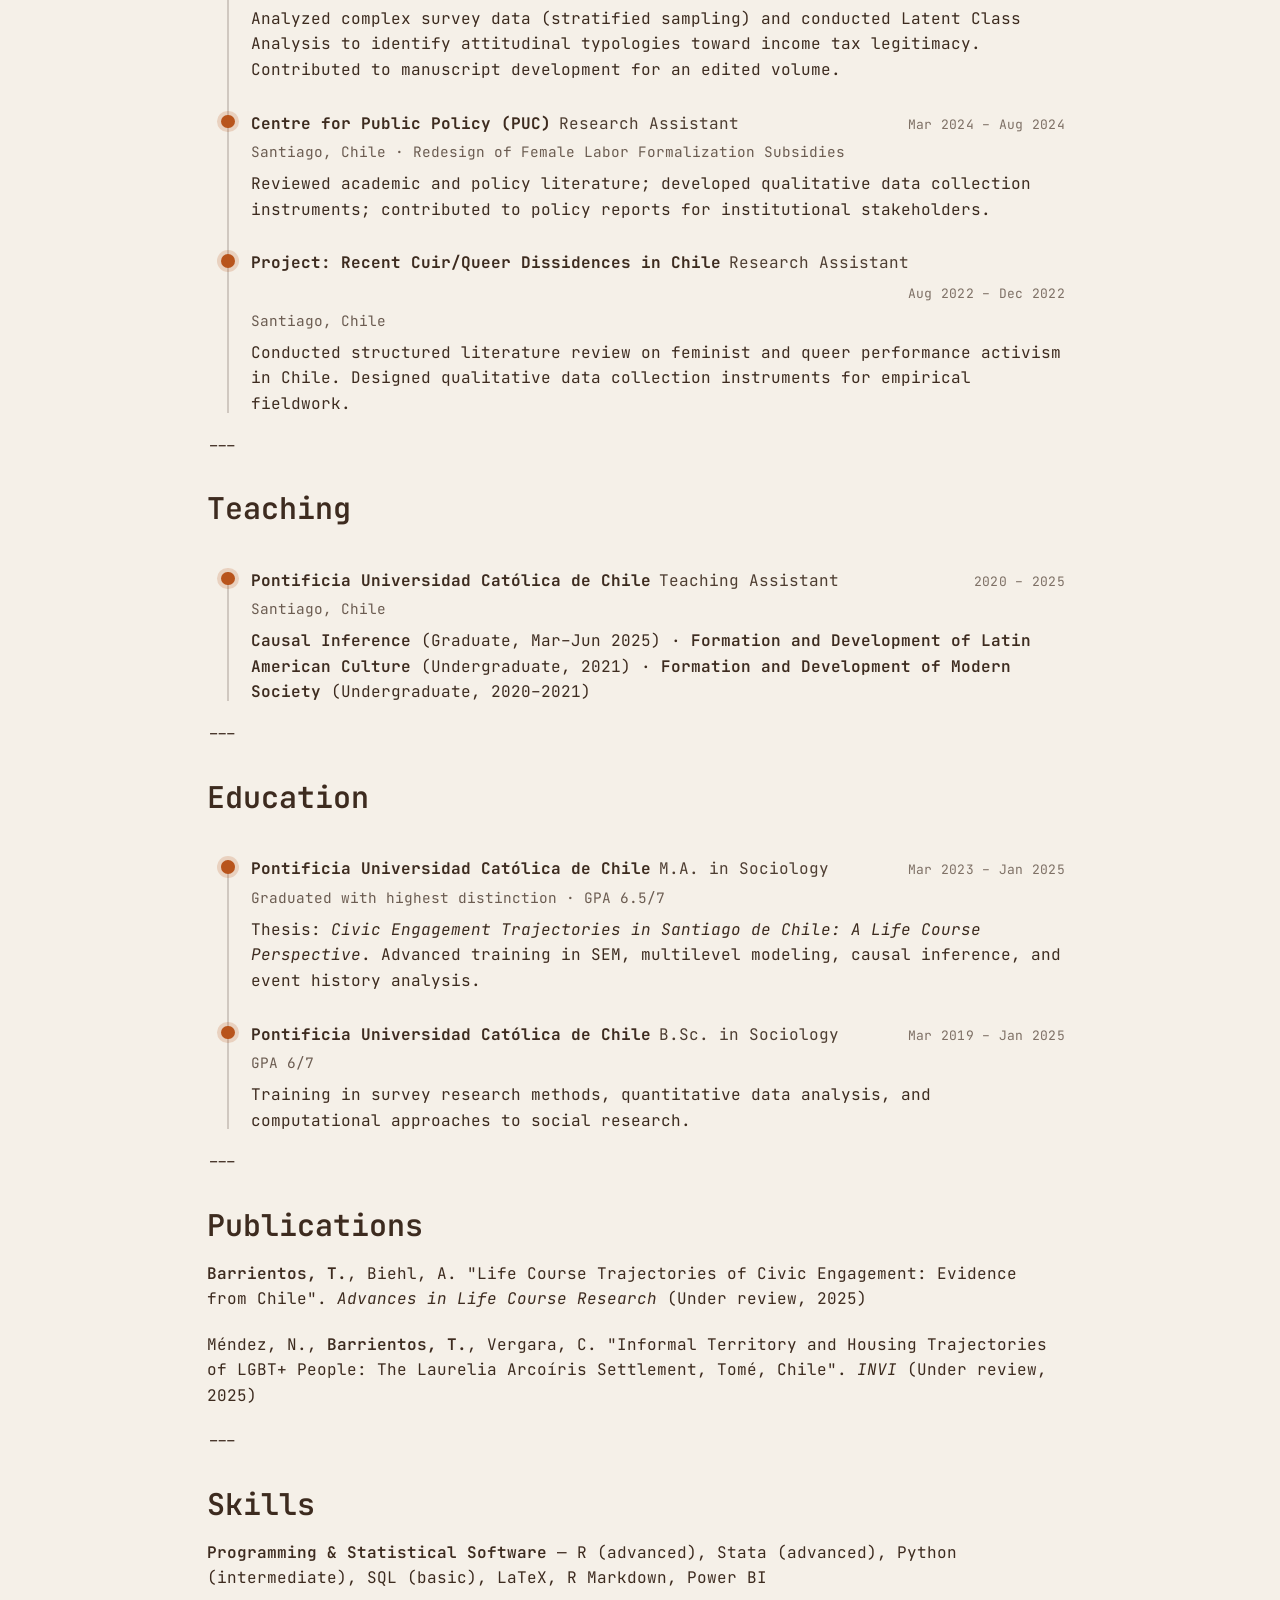
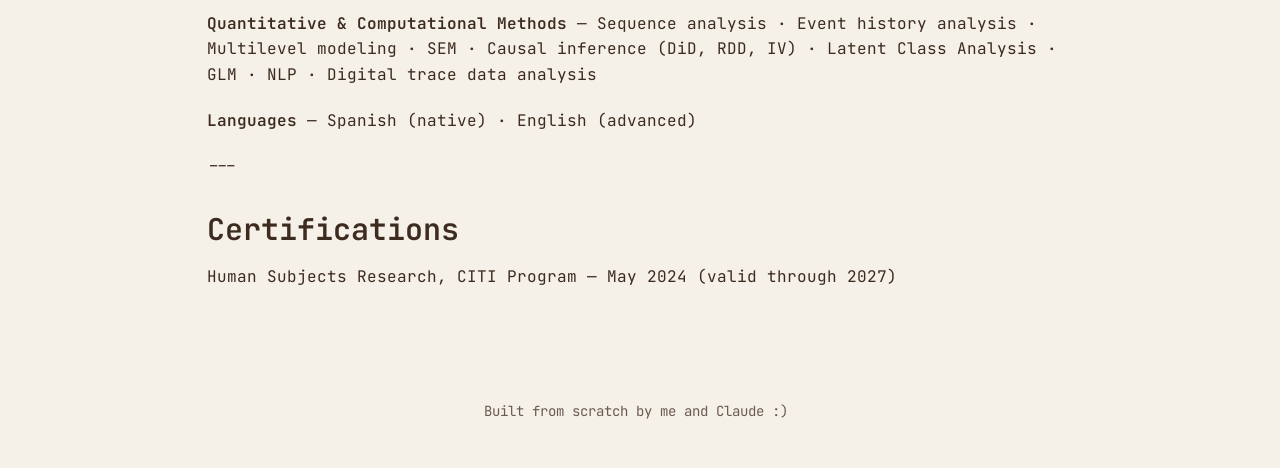
==== commit 939d1475: "Increase logo size and add SVG favicon with parchment background Co-Authored-By: Claude Sonnet 4.6 <" ====
--- a/index.html
+++ b/index.html
@@ -5,6 +5,7 @@
     <meta name="viewport" content="width=device-width, initial-scale=1.0">
     <title>Tomás Barrientos — Portfolio</title>
     <meta name="description" content="Sociologist &amp; Data Analyst based in Santiago, Chile">
+    <link rel="icon" type="image/svg+xml" href="assets/favicon.svg">
     <link rel="icon" type="image/x-icon" href="assets/favicon.ico">
     <link rel="stylesheet" href="styles.css">
     <link href="https://fonts.googleapis.com/css2?family=JetBrains+Mono:wght@300;400;500;600;700&display=swap" rel="stylesheet">
@@ -26,7 +27,7 @@
         <div class="header-grid">
             <!-- Logo -->
             <a href="#" class="group header-logo flex items-center">
-                    <img src="assets/logo.svg" class="me-3 h-10 w-6 sm:me-3 sm:h-20 sm:w-12" alt="Logo">
+                    <img src="assets/logo.svg" class="me-3 h-12 w-12 sm:me-4 sm:h-20 sm:w-20" alt="Logo">
             </a>
 
             <!-- Title -->
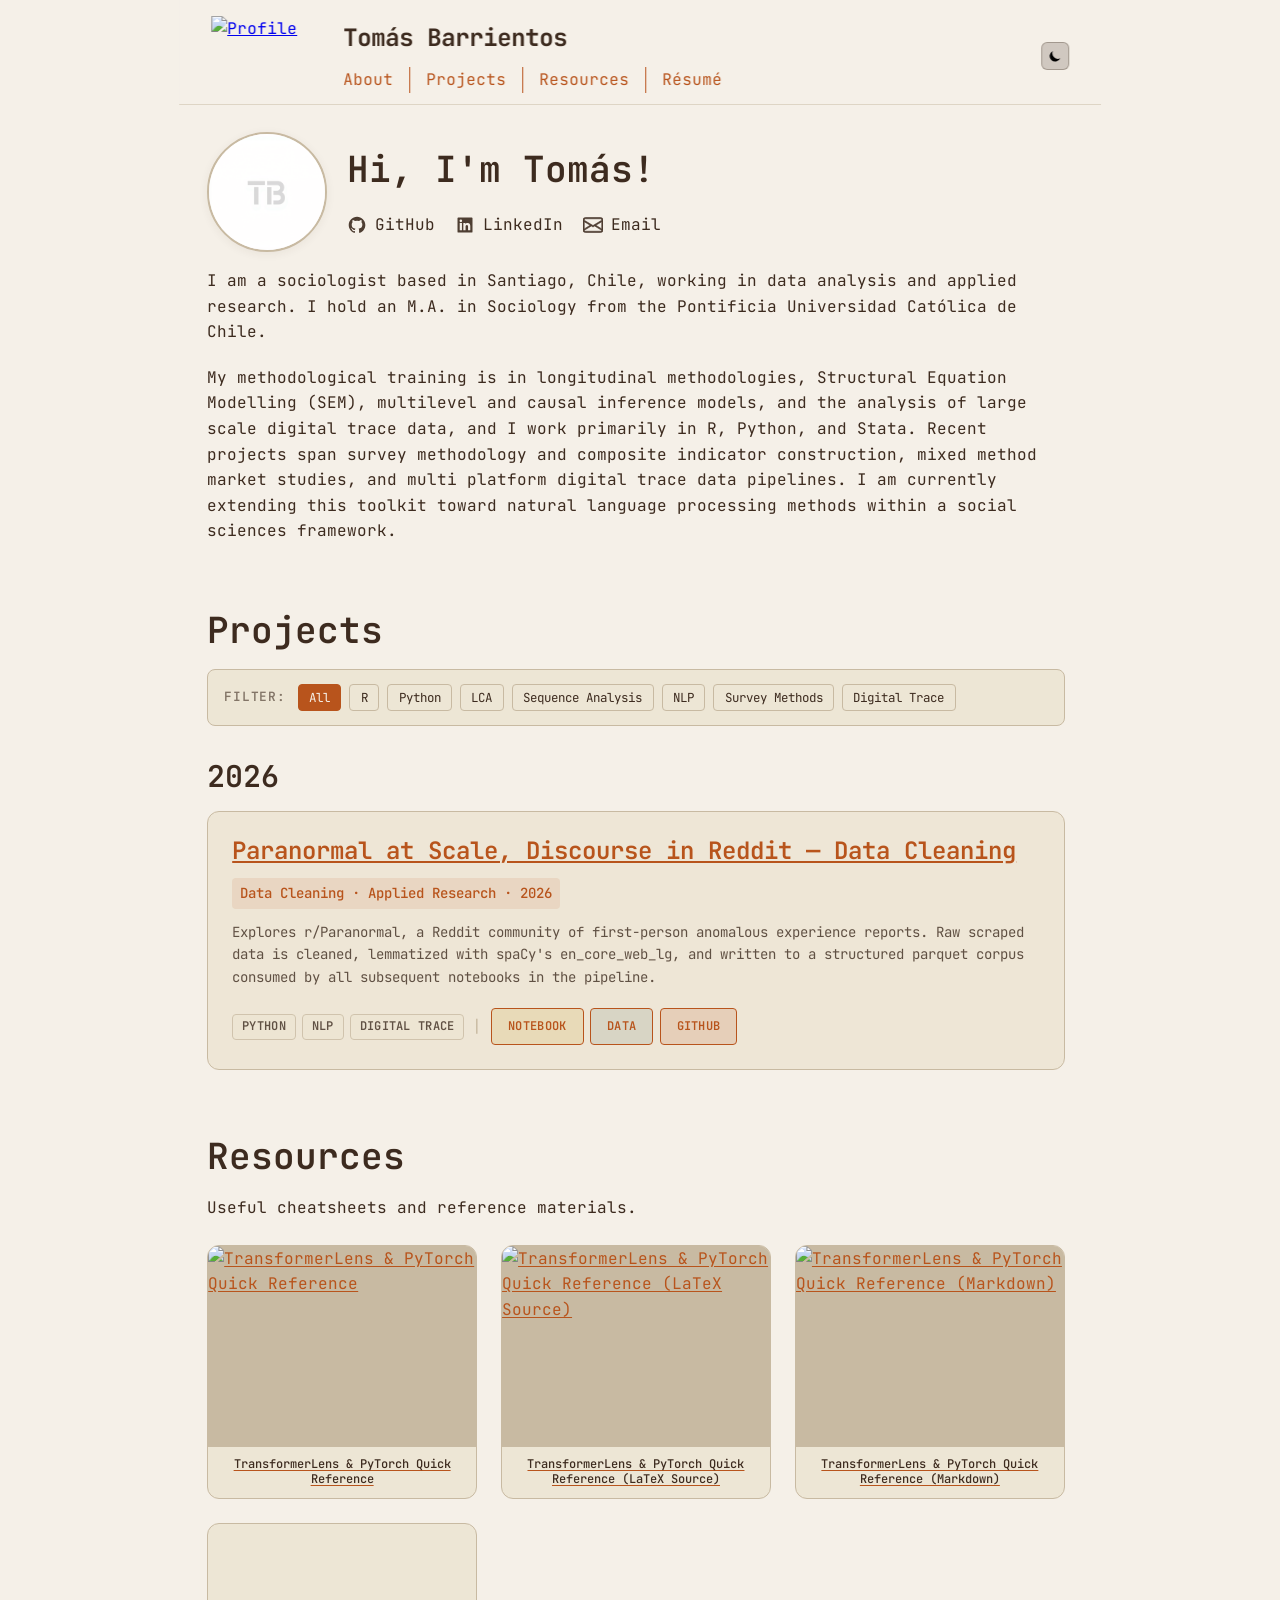
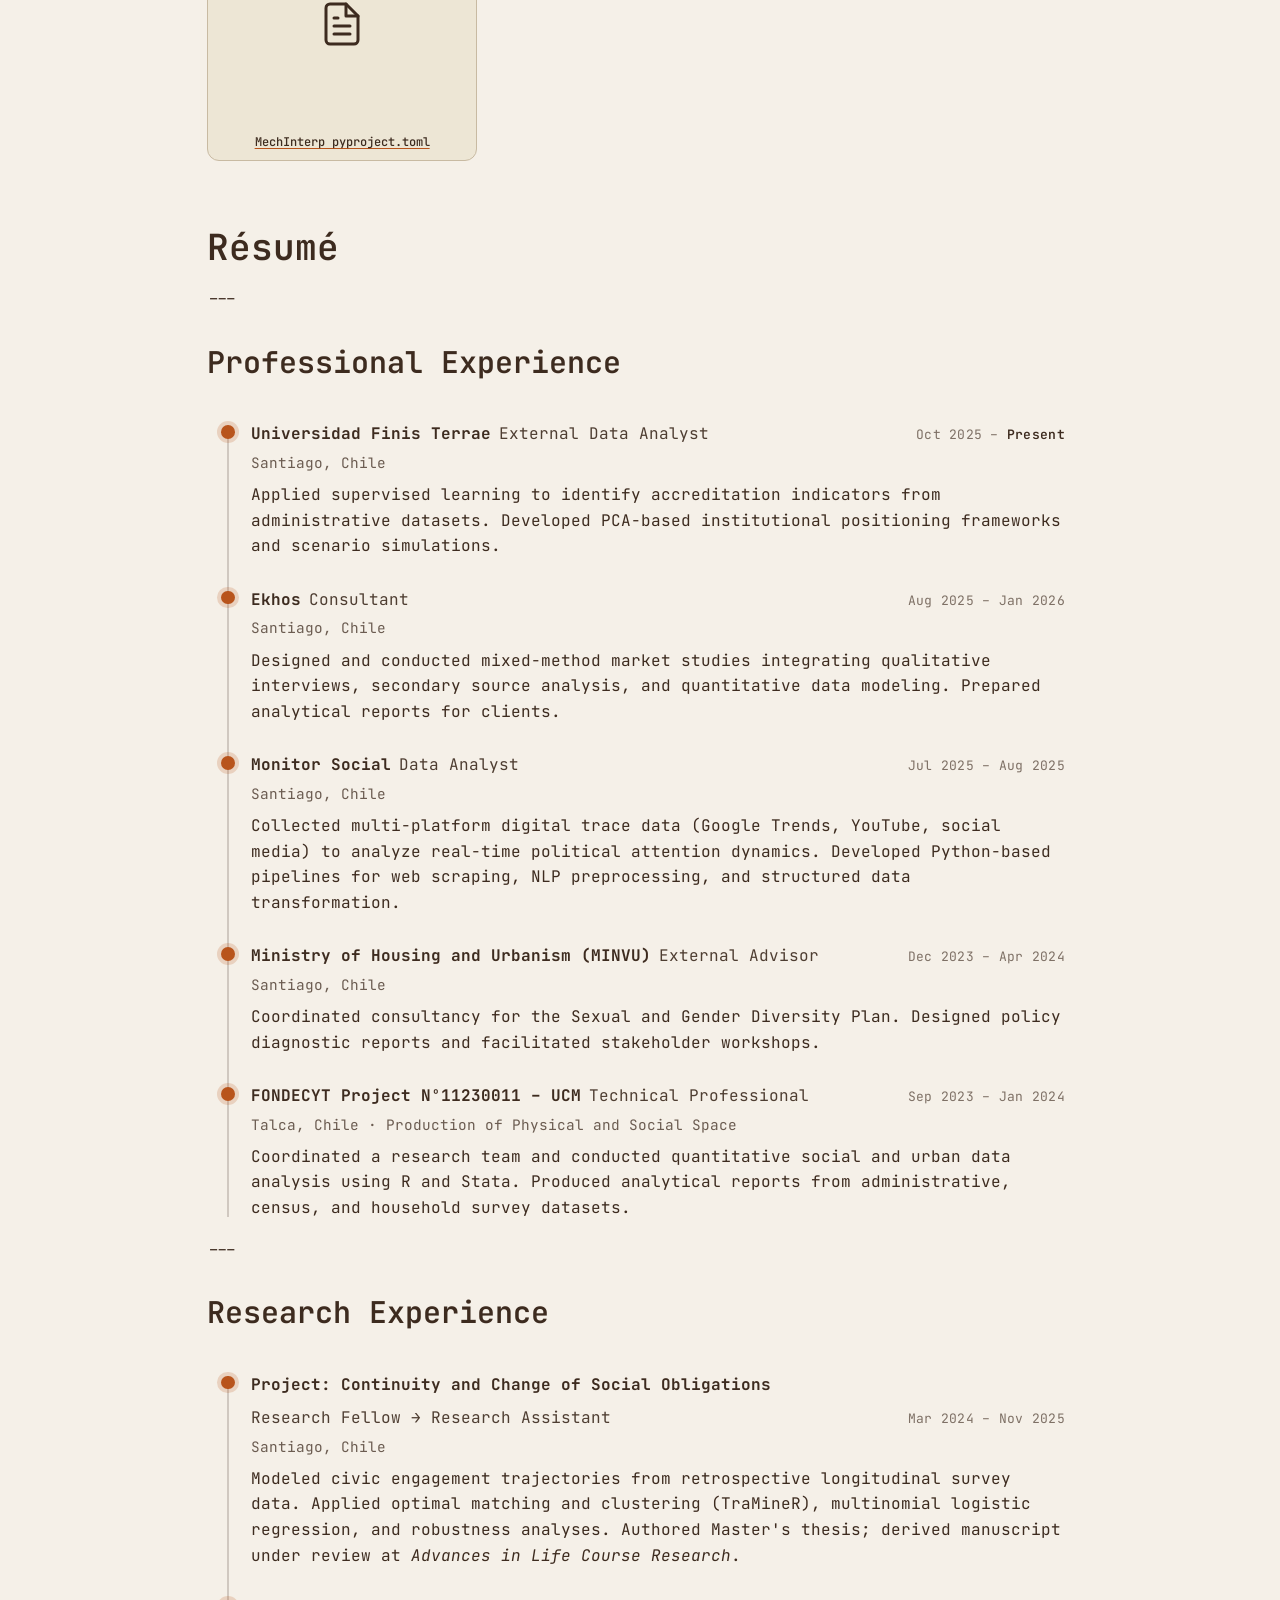
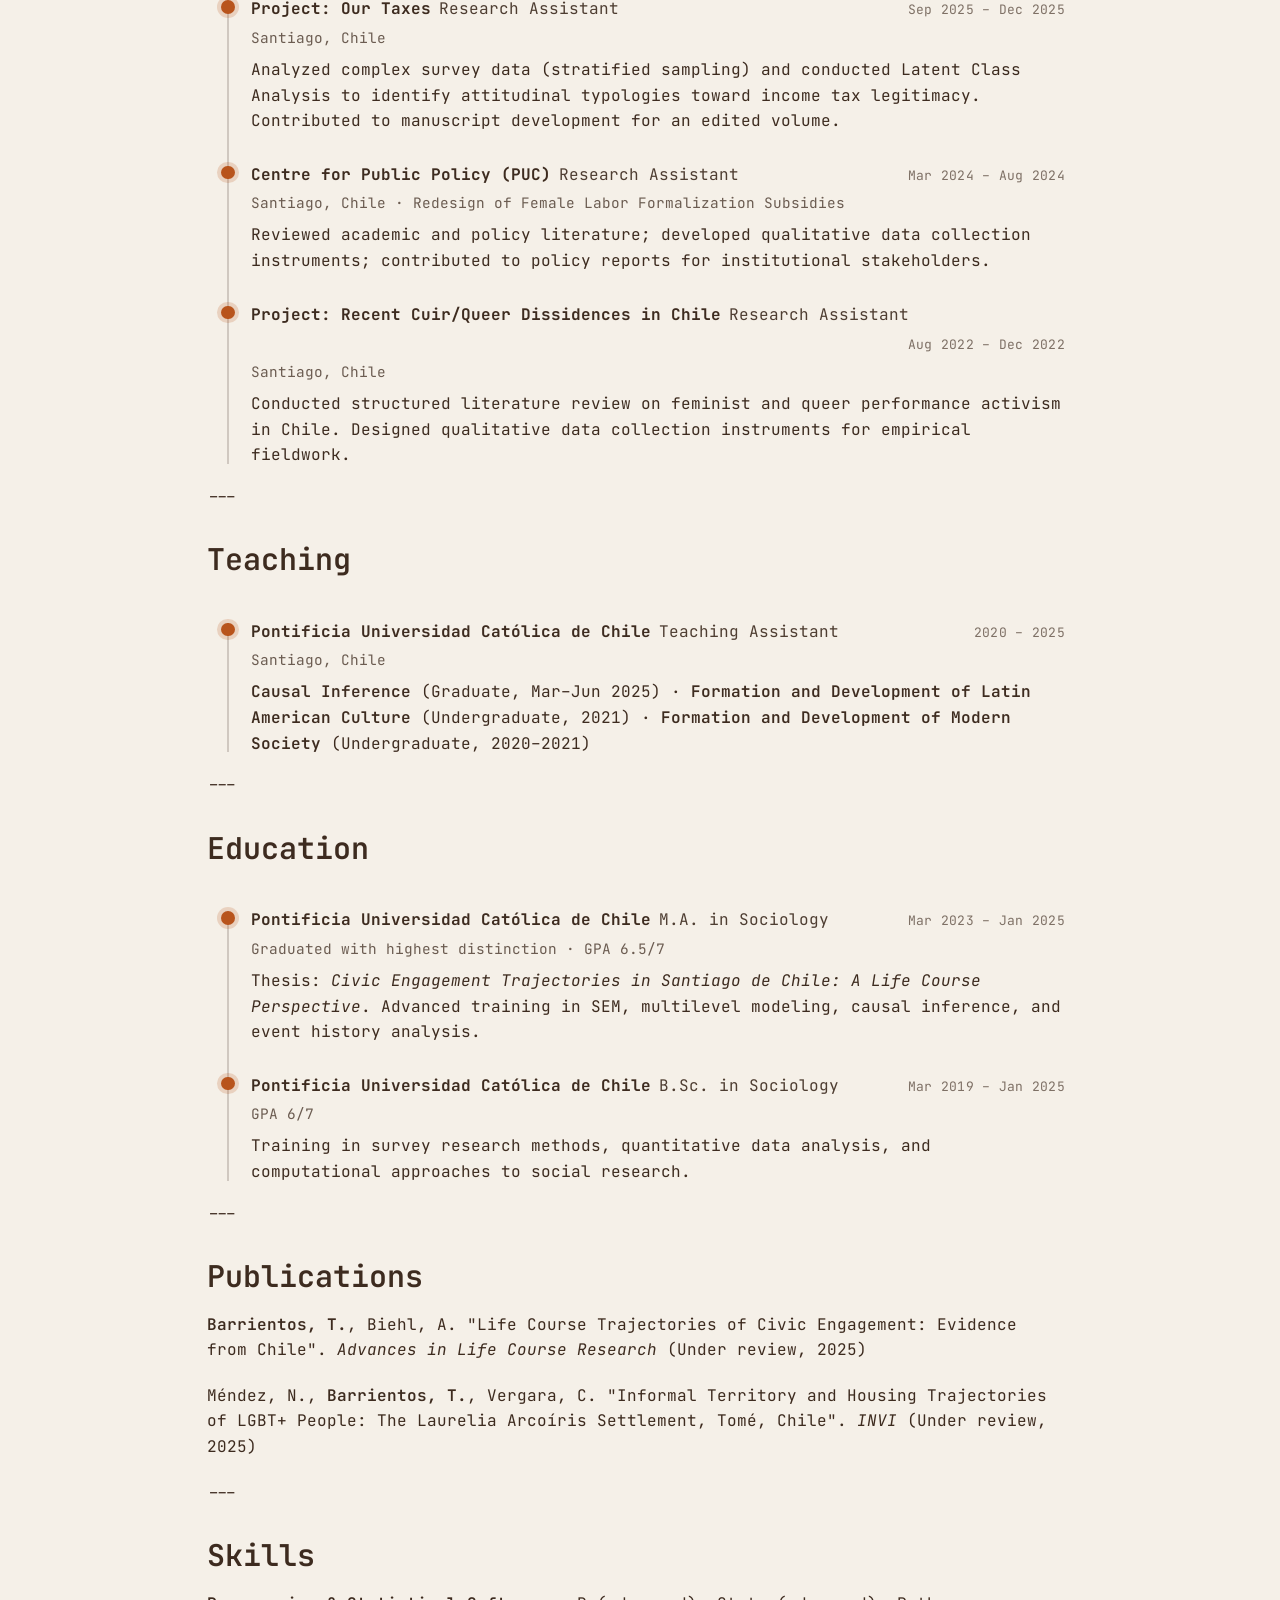
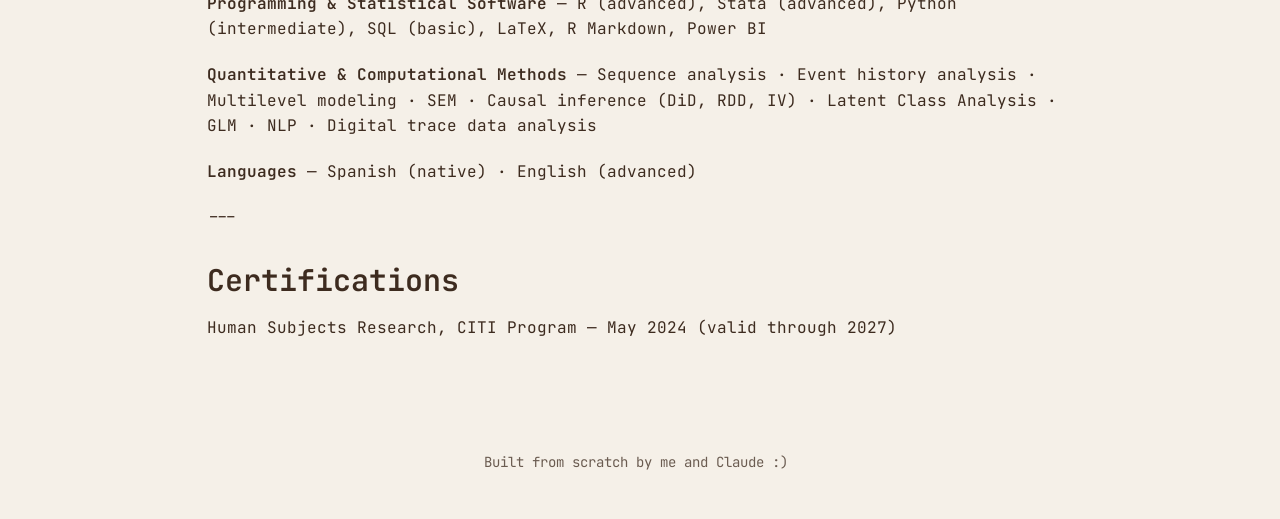
==== commit 974f81cc: "notebook+profile.jpg as profile" ====
--- a/index.html
+++ b/index.html
@@ -27,7 +27,7 @@
         <div class="header-grid">
             <!-- Logo -->
             <a href="#" class="group header-logo flex items-center">
-                    <img src="assets/logo.svg" class="me-3 h-12 w-12 sm:me-4 sm:h-20 sm:w-20" alt="Logo">
+                    <img src="profile_pic.jpg" class="me-3 h-12 w-12 sm:me-4 sm:h-20 sm:w-20" alt="Profile">
             </a>
 
             <!-- Title -->
--- a/styles.css
+++ b/styles.css
@@ -266,6 +266,23 @@
 }
 
 .header-logo { grid-area: logo; align-self: center; }
+.header-logo img {
+    display: block;
+    width: 3.75rem;
+    height: 3.75rem;
+    max-width: 3.75rem;
+    max-height: 3.75rem;
+    object-fit: contain;
+    flex-shrink: 0;
+}
+@media (min-width: 640px) {
+    .header-logo img {
+        width: 6.5rem;
+        height: 6.5rem;
+        max-width: 6.5rem;
+        max-height: 5rem;
+    }
+}
 .header-title { grid-area: title; align-self: center; }
 .header-nav { grid-area: nav; align-self: center; }
 .header-controls { 
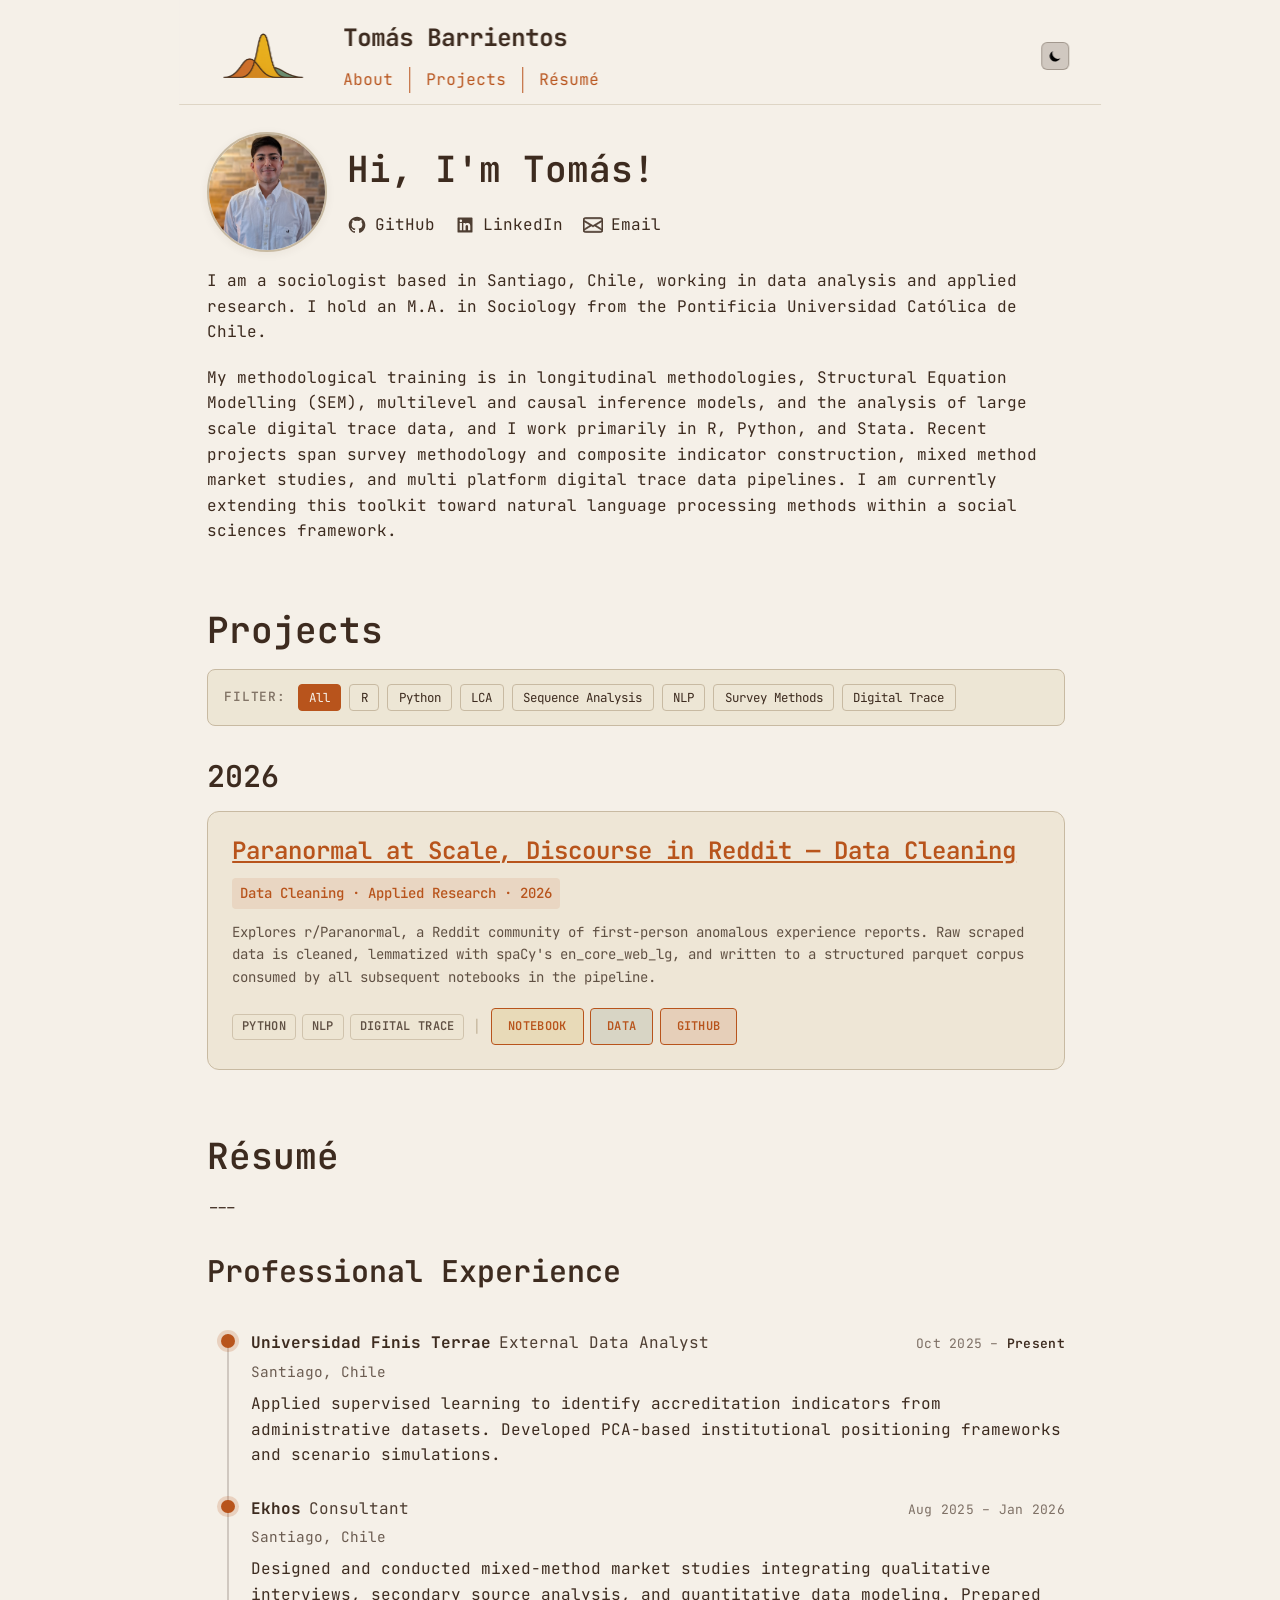
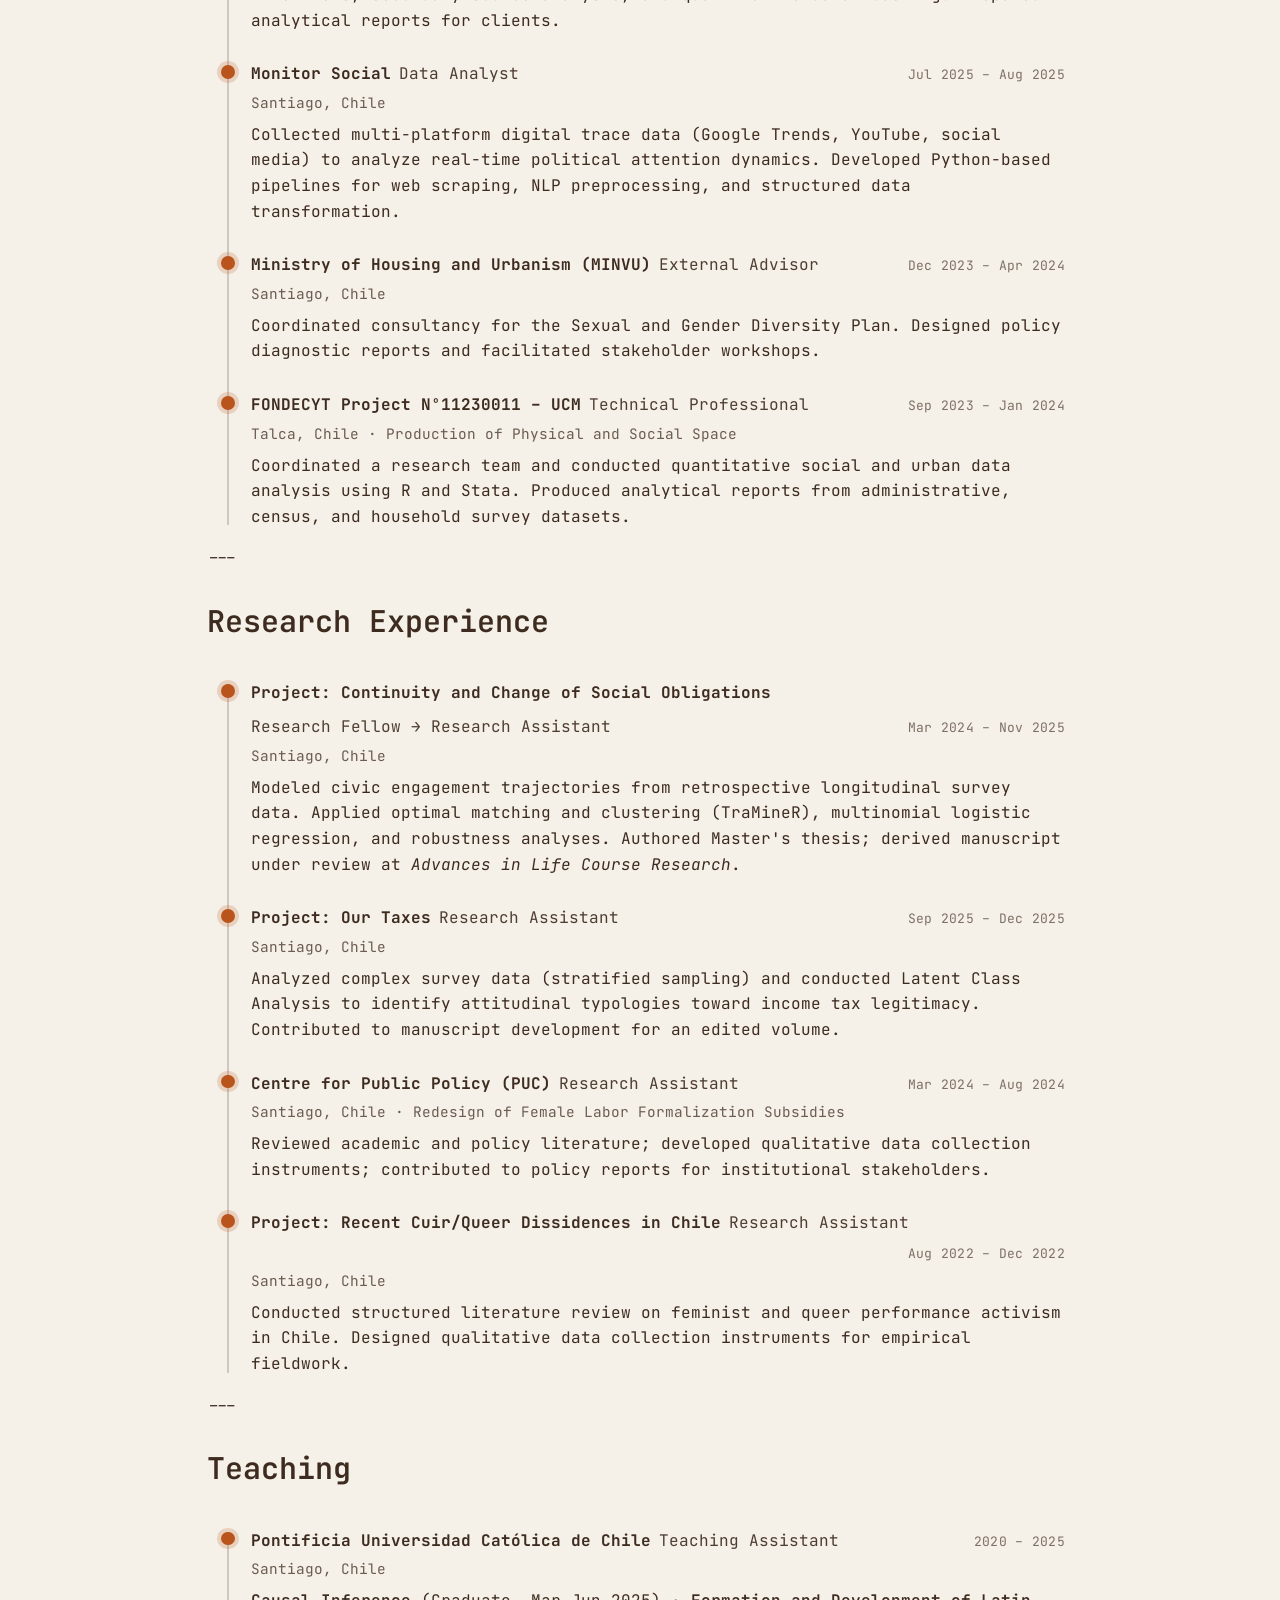
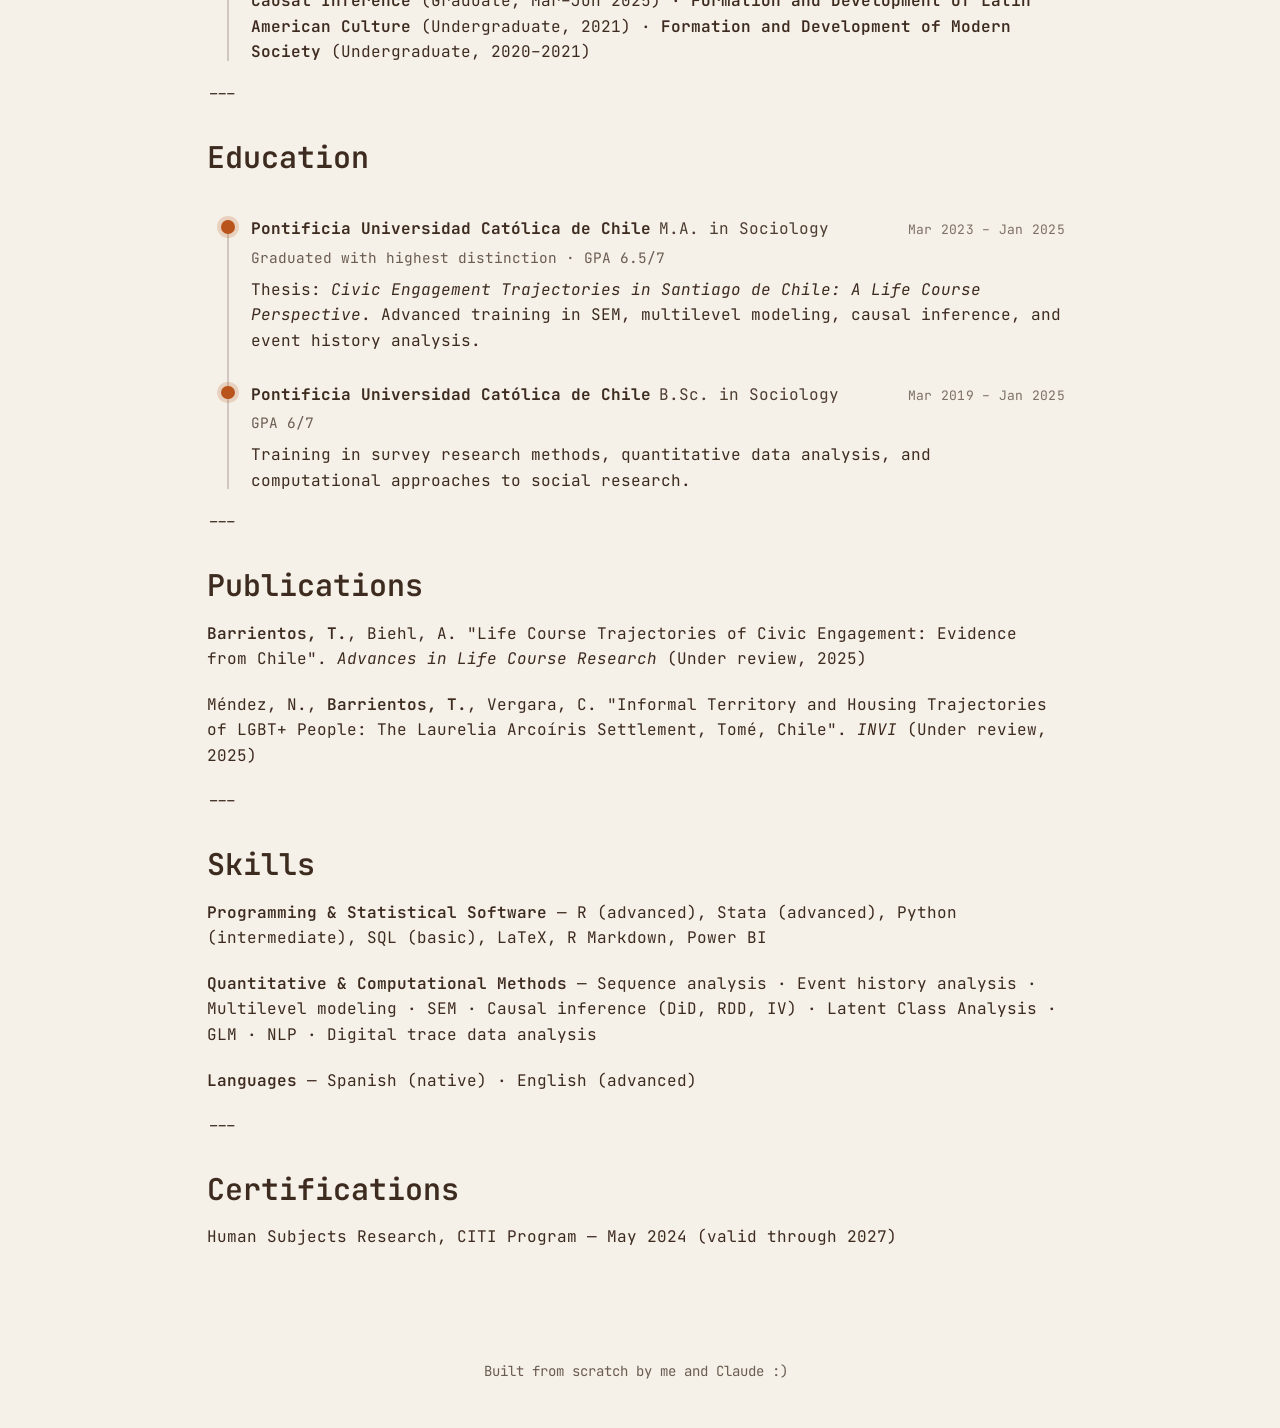
==== commit ed849d0b: "hide resources" ====
--- a/index.html
+++ b/index.html
@@ -27,7 +27,7 @@
         <div class="header-grid">
             <!-- Logo -->
             <a href="#" class="group header-logo flex items-center">
-                    <img src="profile_pic.jpg" class="me-3 h-12 w-12 sm:me-4 sm:h-20 sm:w-20" alt="Profile">
+                    <img src="assets/logo.svg" class="me-3 h-12 w-12 sm:me-4 sm:h-20 sm:w-20" alt="Logo">
             </a>
 
             <!-- Title -->
@@ -40,7 +40,7 @@
                 <a href="#about">About</a>
                 <!-- <a href="#news">News</a> -->
                 <a href="#projects">Projects</a>
-                <a href="#resources">Resources</a>
+                <!-- <a href="#resources">Resources</a> -->
                 <a href="#resume">Résumé</a>
             </nav>
 
@@ -93,11 +93,11 @@
         </section>
 
         <!-- Resources Section -->
-        <section id="resources" class="mb-16">
+        <!-- <section id="resources" class="mb-16">
             <div class="prose" id="resources-content">
                 <div class="loading-spinner">Loading resources content...</div>
             </div>
-        </section>
+        </section> -->
 
         <!-- Resume Section -->
         <section id="resume" class="mb-16">
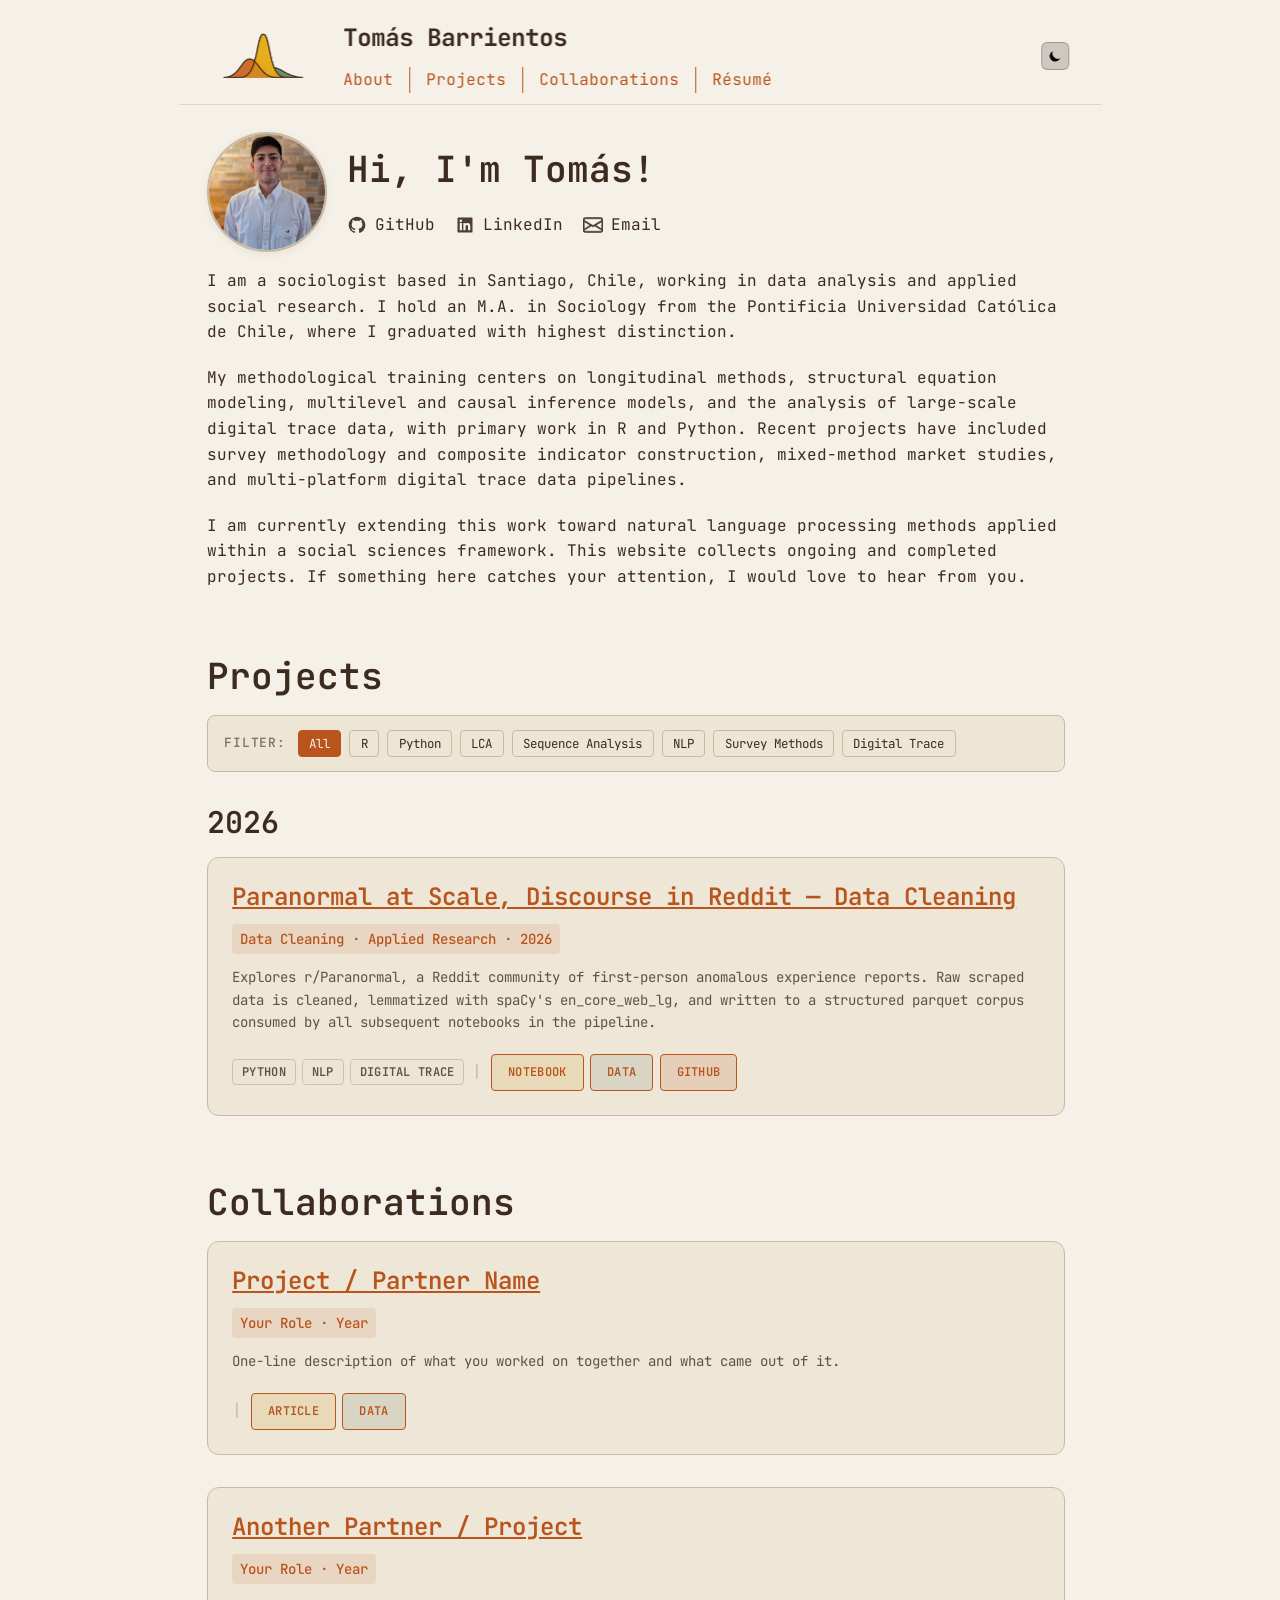
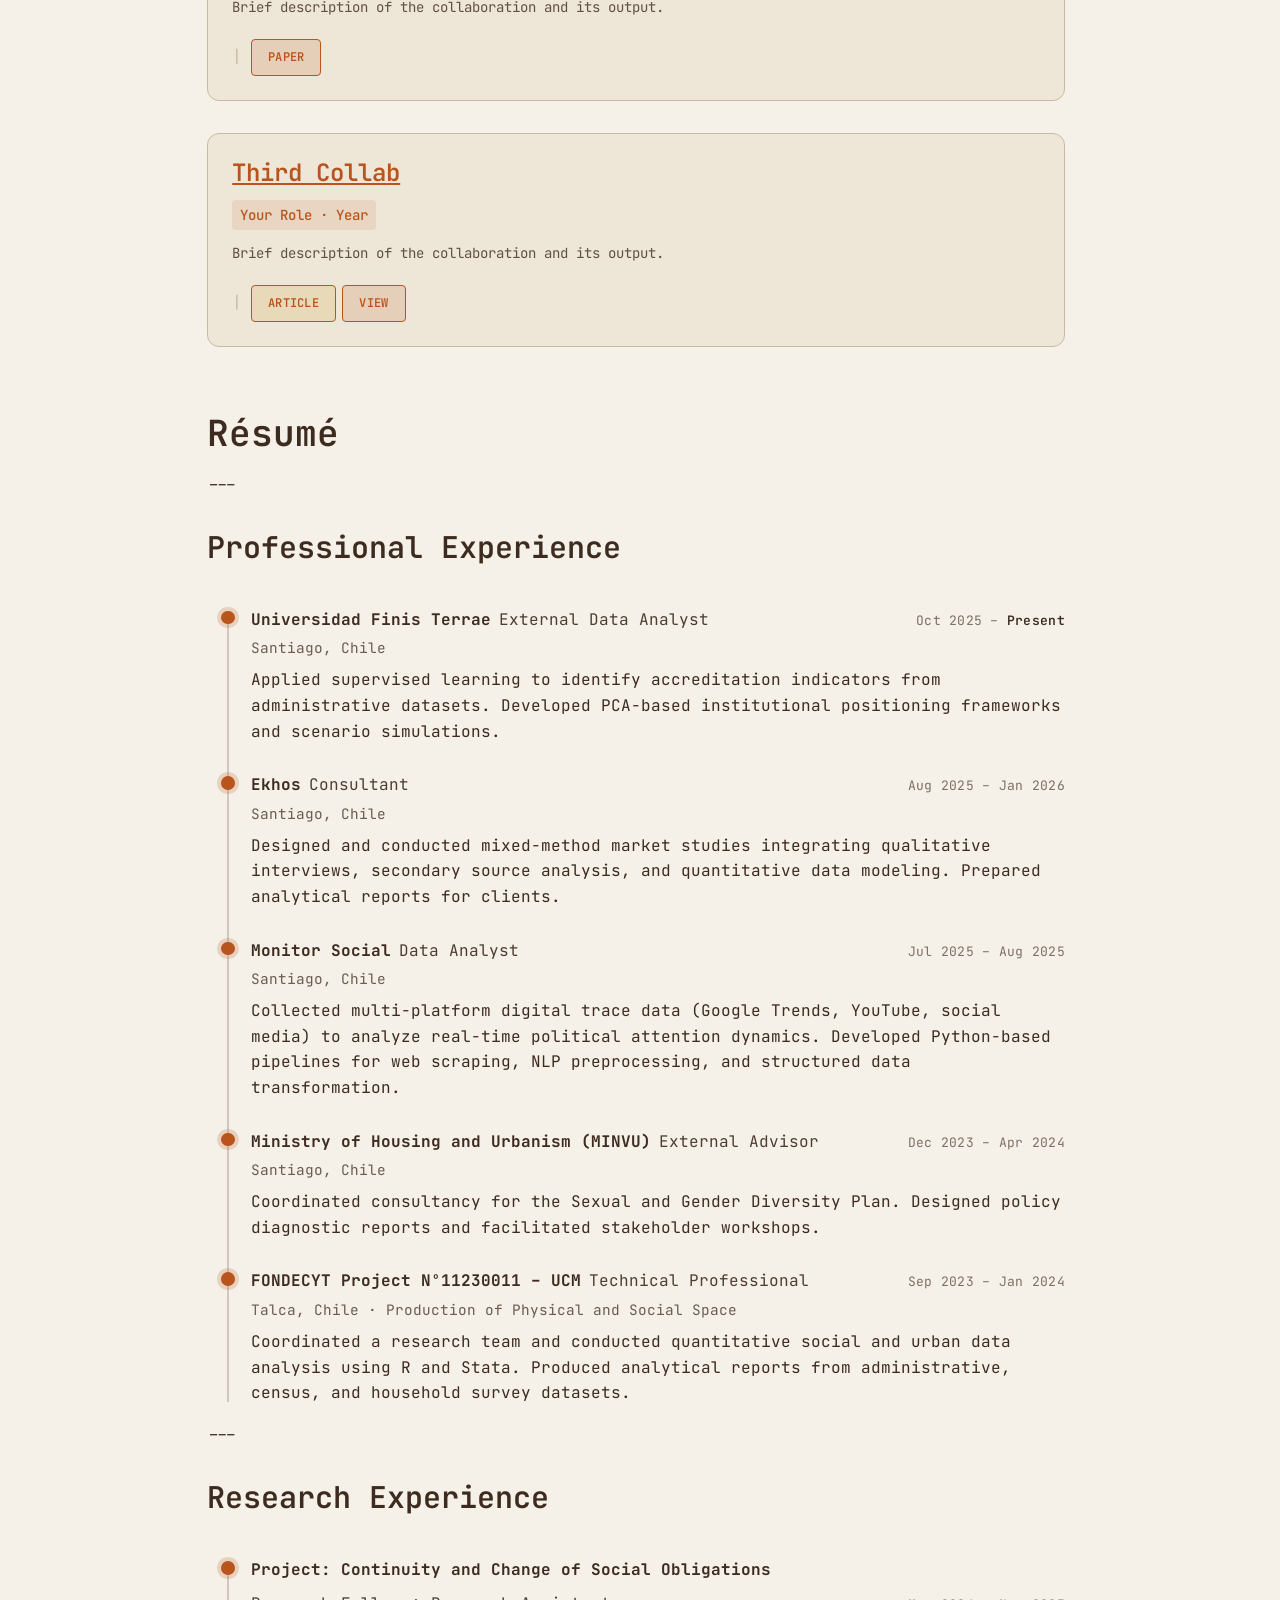
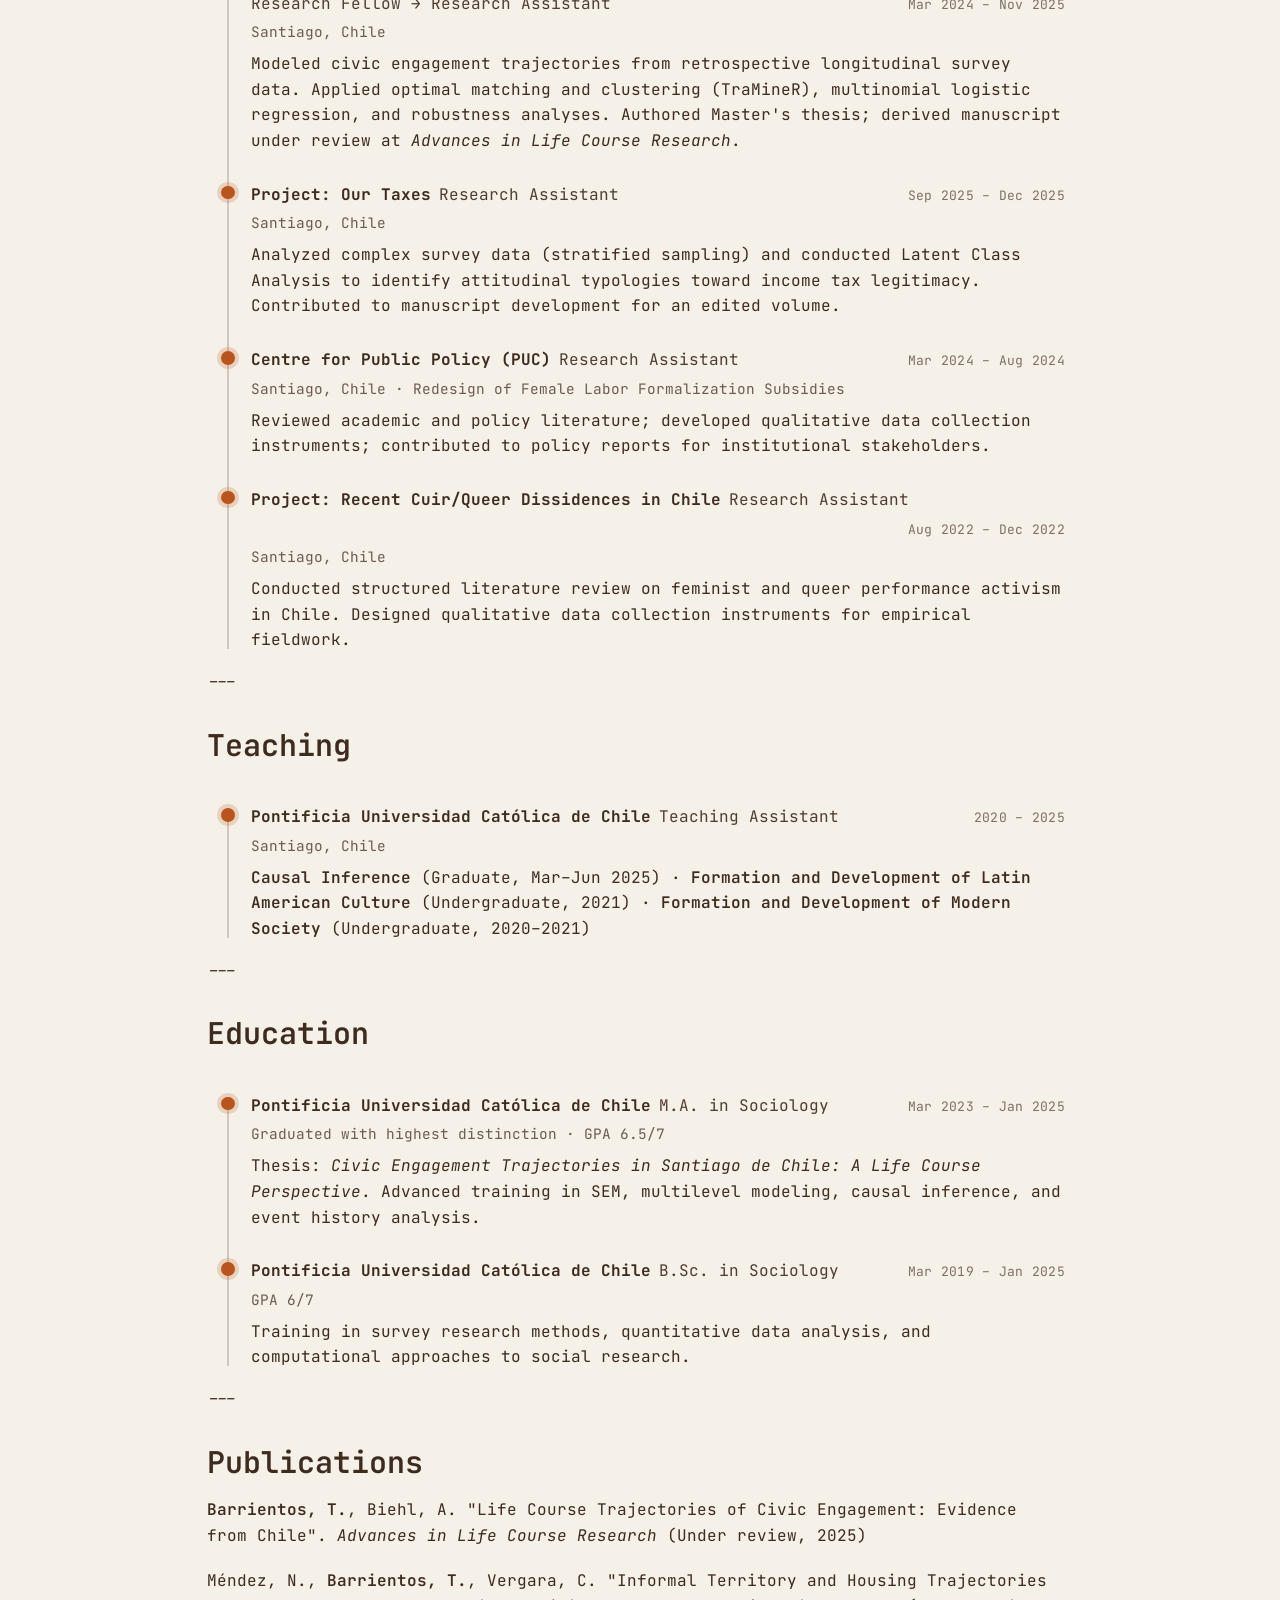
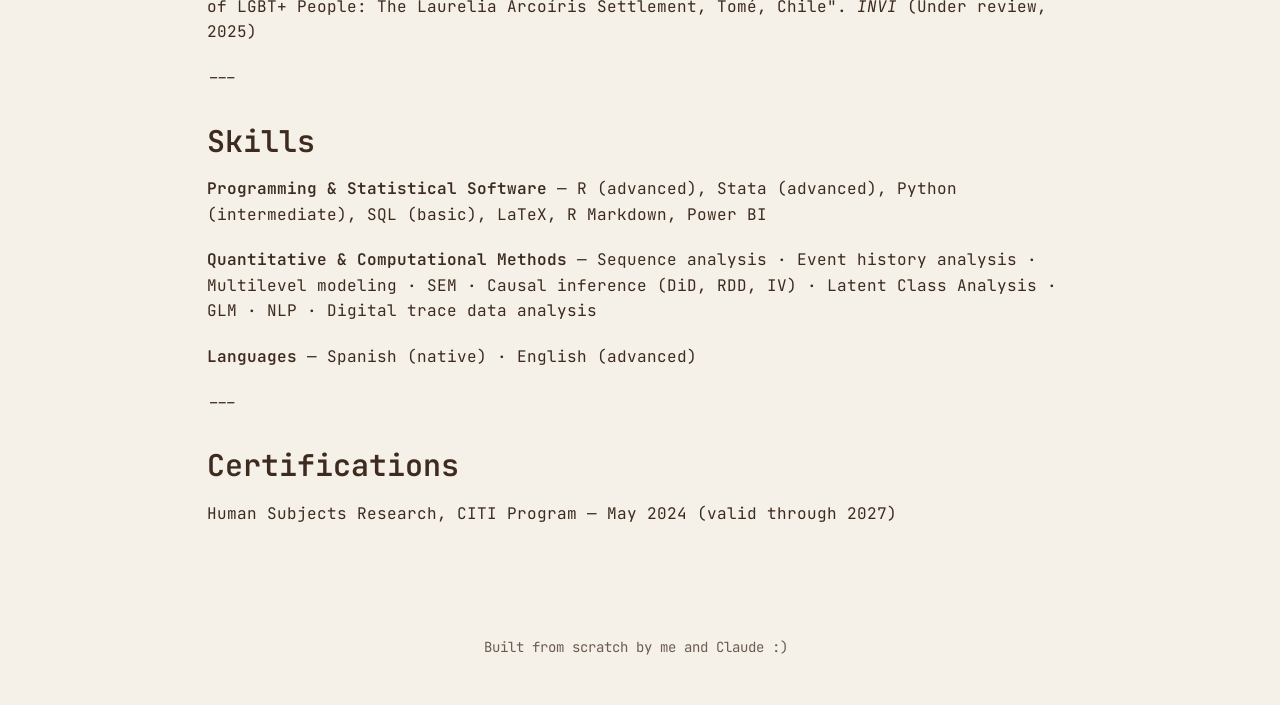
==== commit 206c233b: "adding colab section" ====
--- a/index.html
+++ b/index.html
@@ -40,7 +40,7 @@
                 <a href="#about">About</a>
                 <!-- <a href="#news">News</a> -->
                 <a href="#projects">Projects</a>
-                <!-- <a href="#resources">Resources</a> -->
+                <a href="#collaborations">Collaborations</a>
                 <a href="#resume">Résumé</a>
             </nav>
 
@@ -92,12 +92,12 @@
             </div>
         </section>
 
-        <!-- Resources Section -->
-        <!-- <section id="resources" class="mb-16">
-            <div class="prose" id="resources-content">
-                <div class="loading-spinner">Loading resources content...</div>
+        <!-- Collaborations Section -->
+        <section id="collaborations" class="mb-16">
+            <div class="prose" id="collaborations-content">
+                <div class="loading-spinner">Loading collaborations content...</div>
             </div>
-        </section> -->
+        </section>
 
         <!-- Resume Section -->
         <section id="resume" class="mb-16">
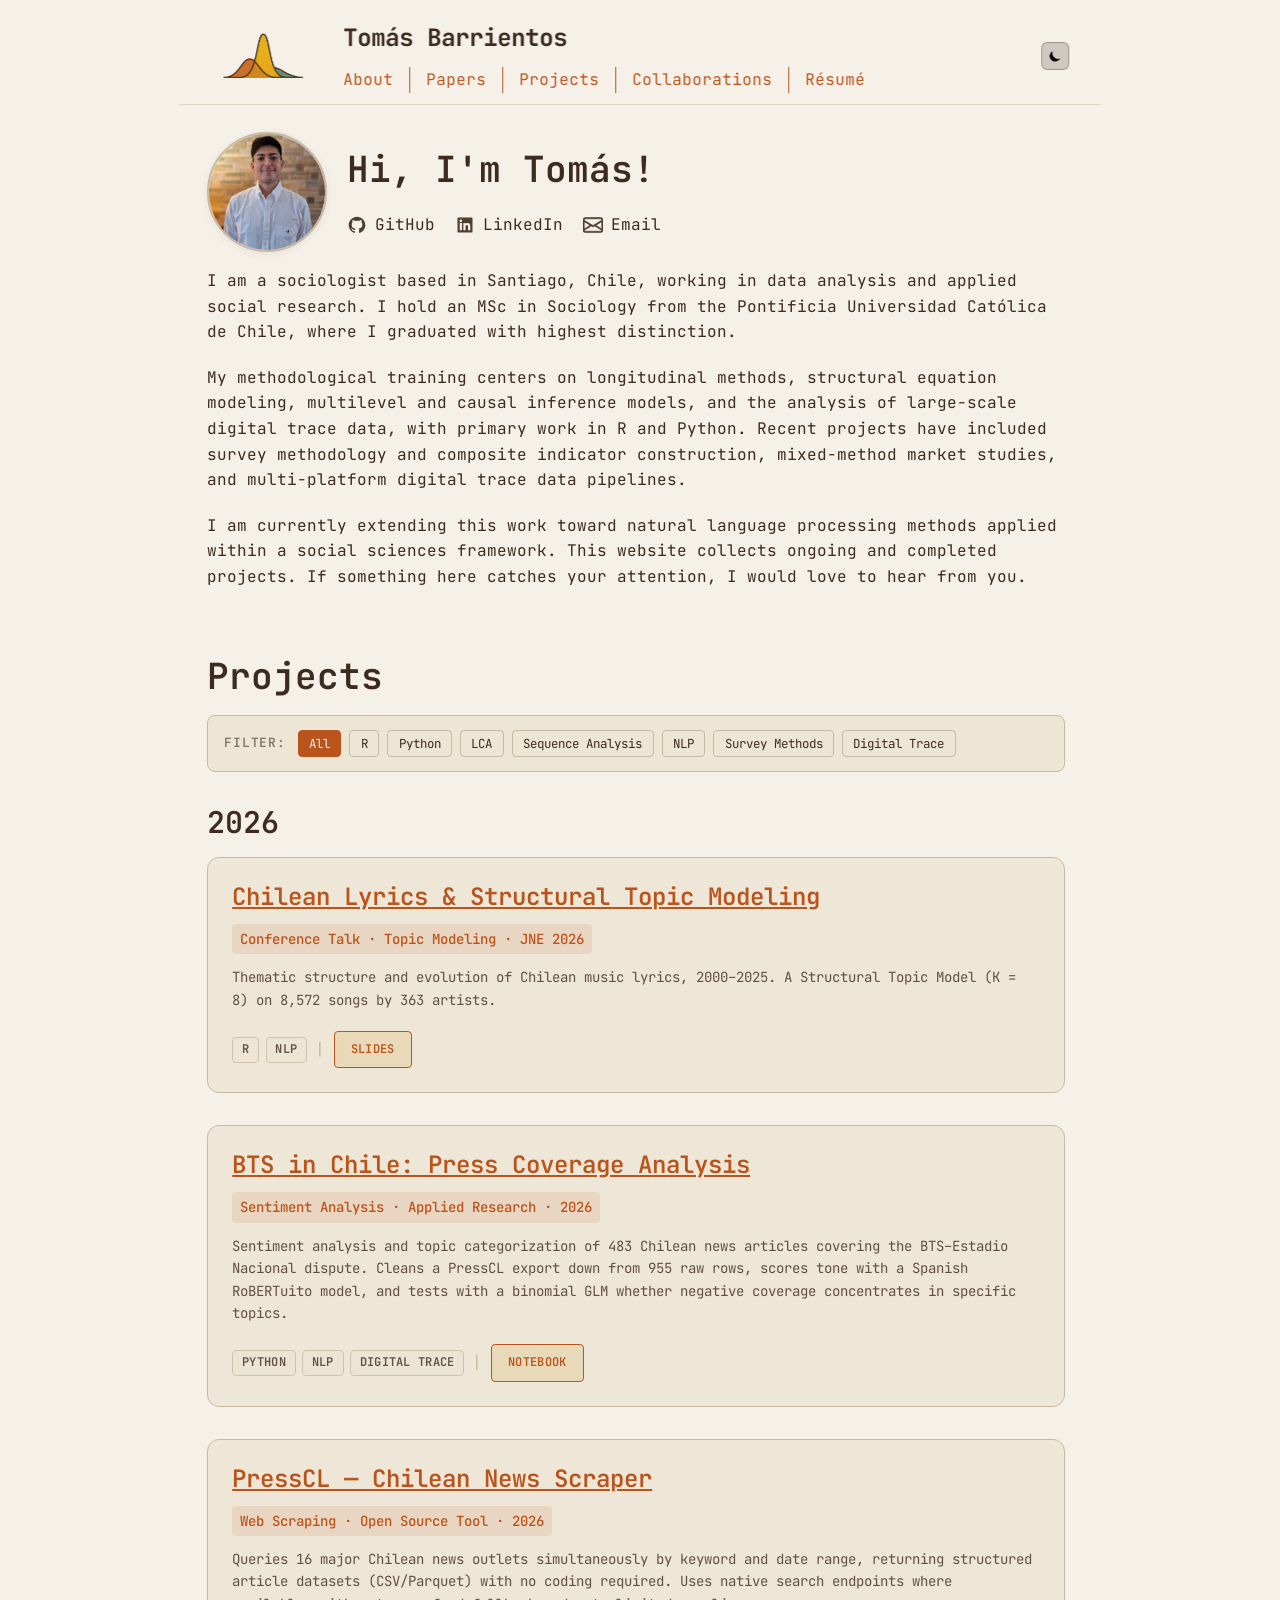
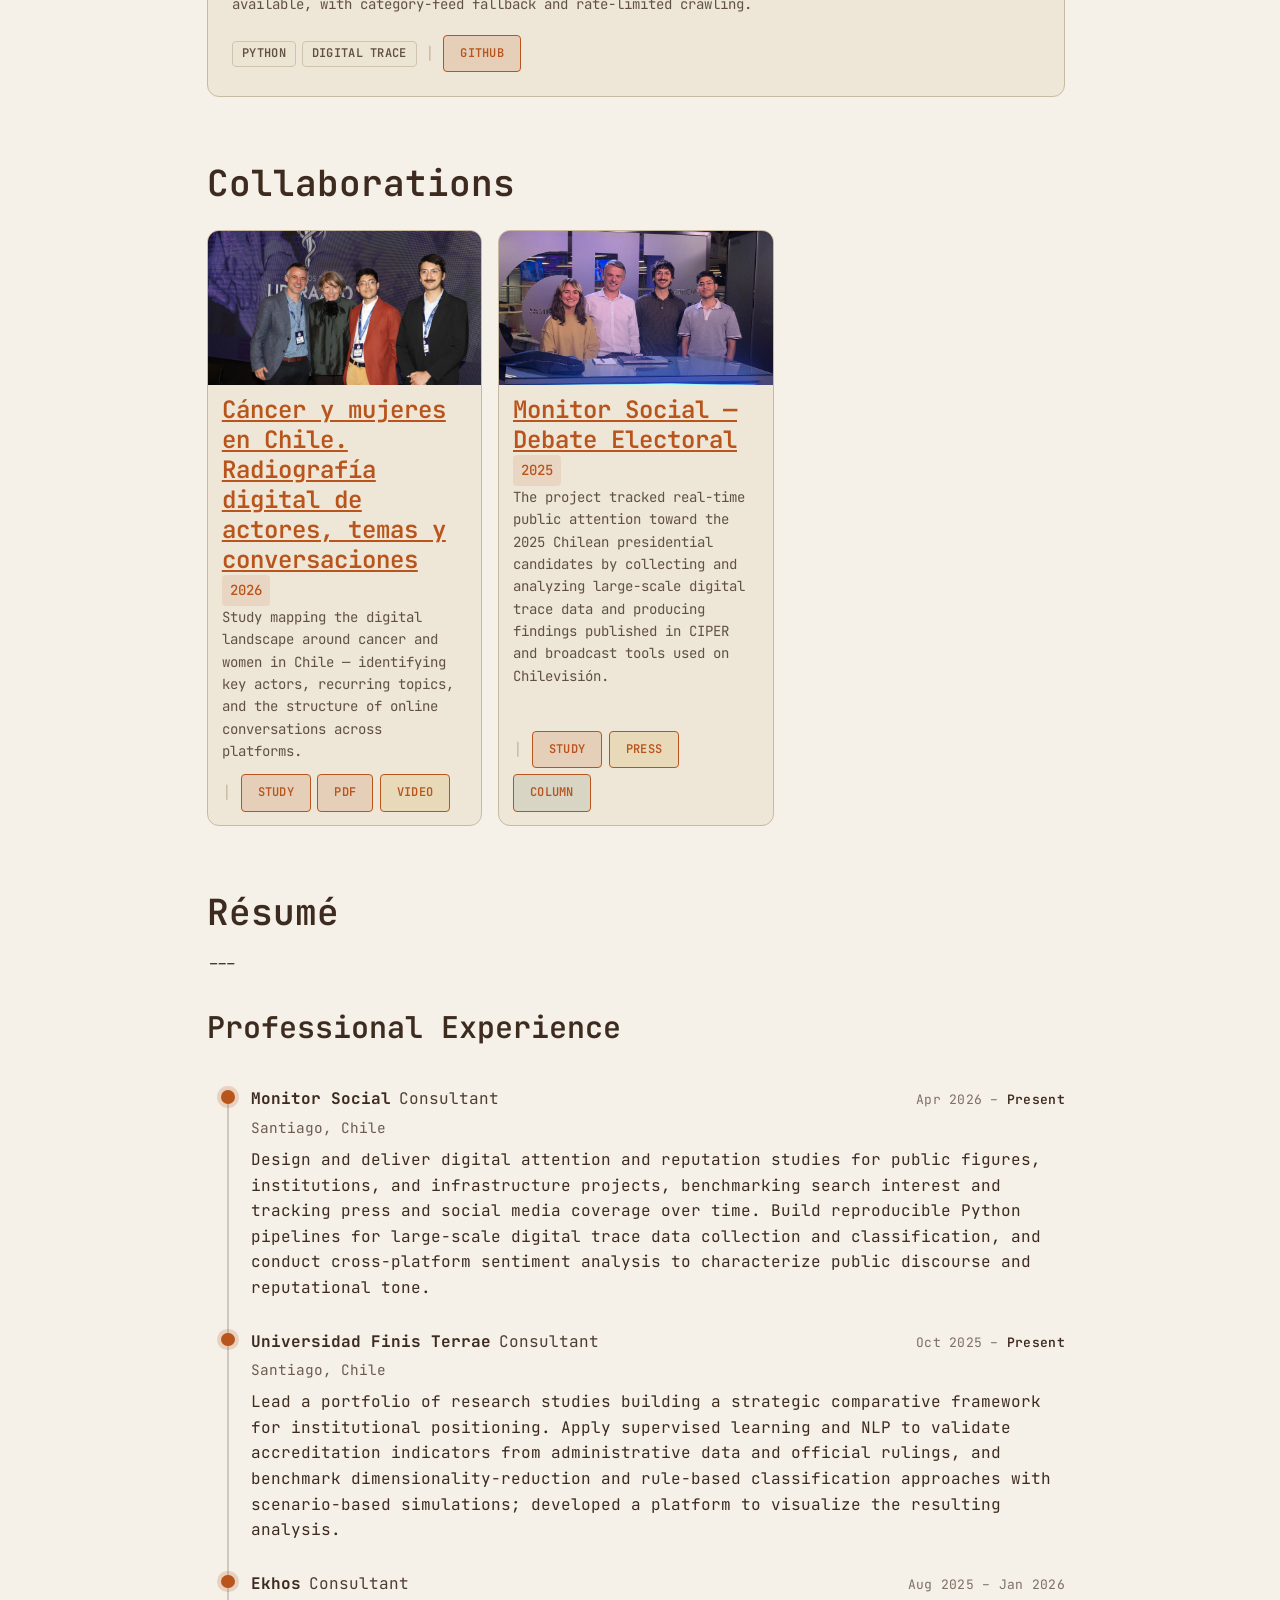
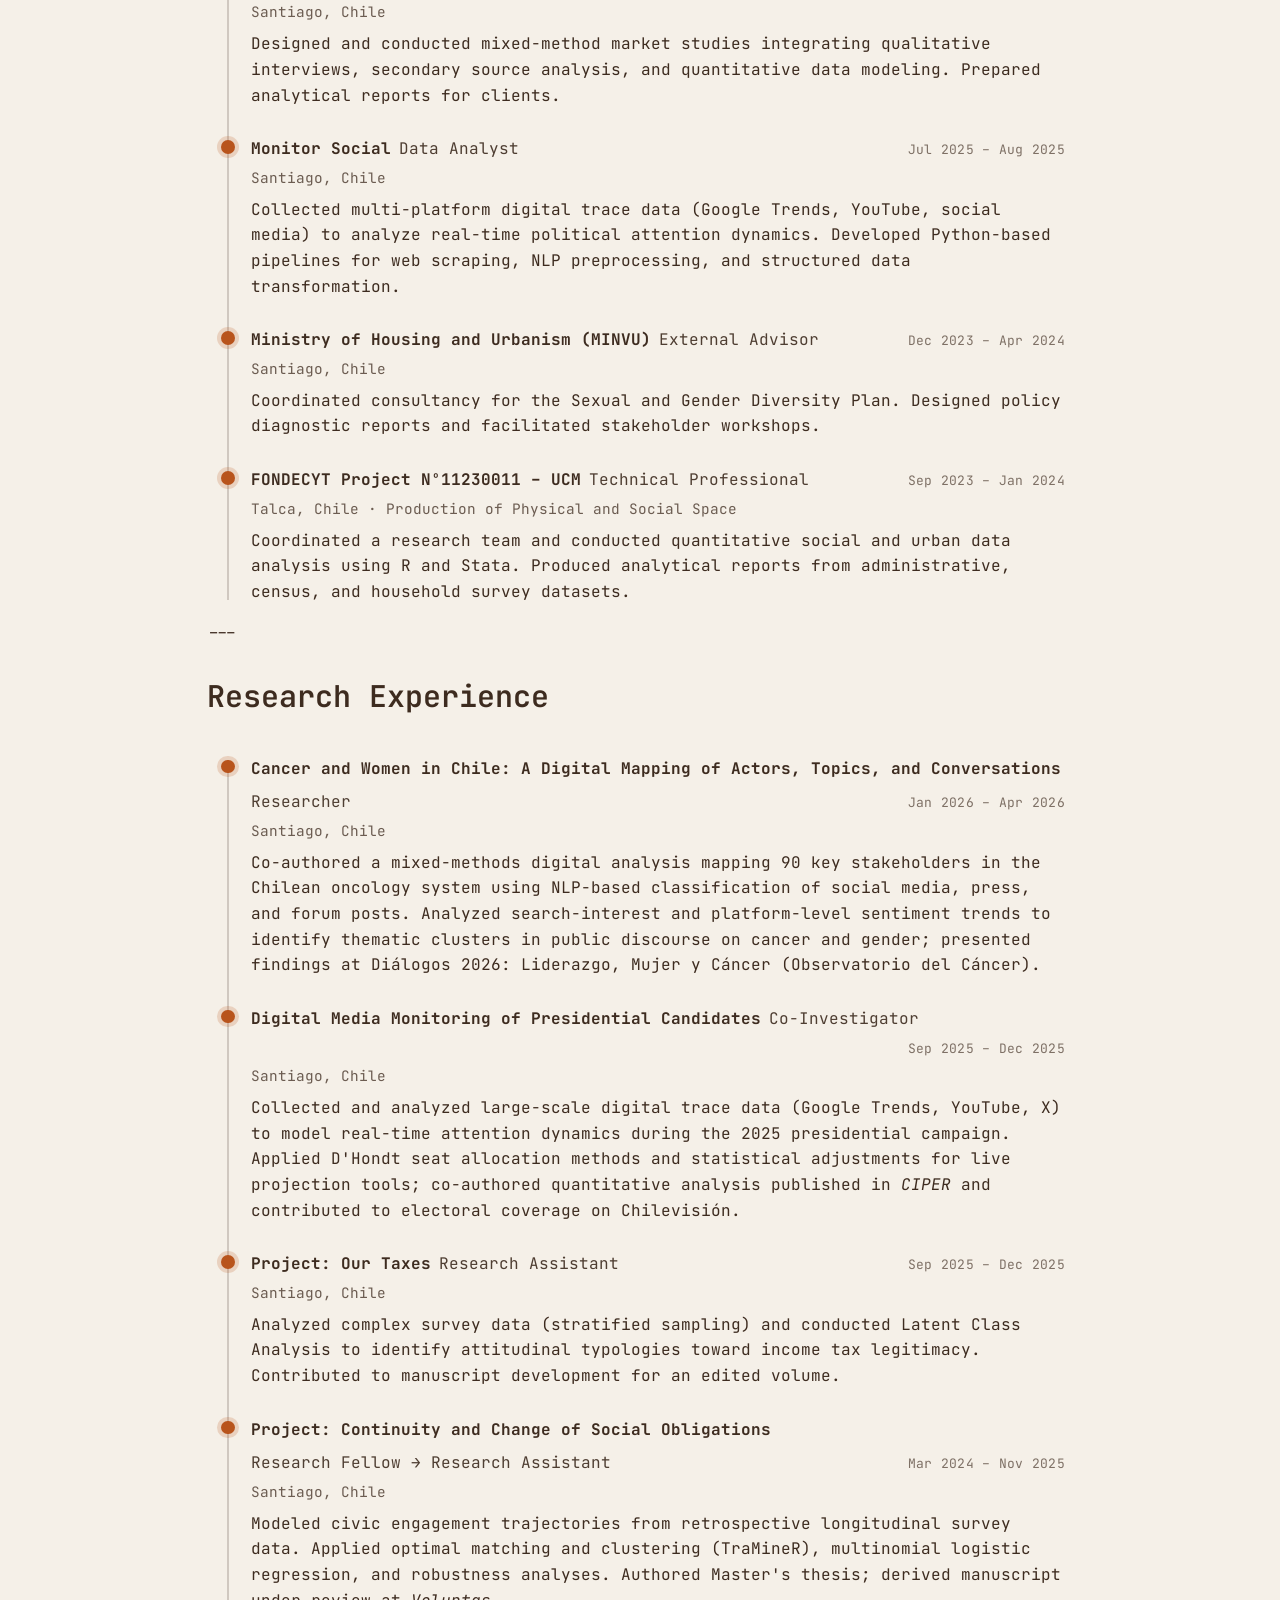
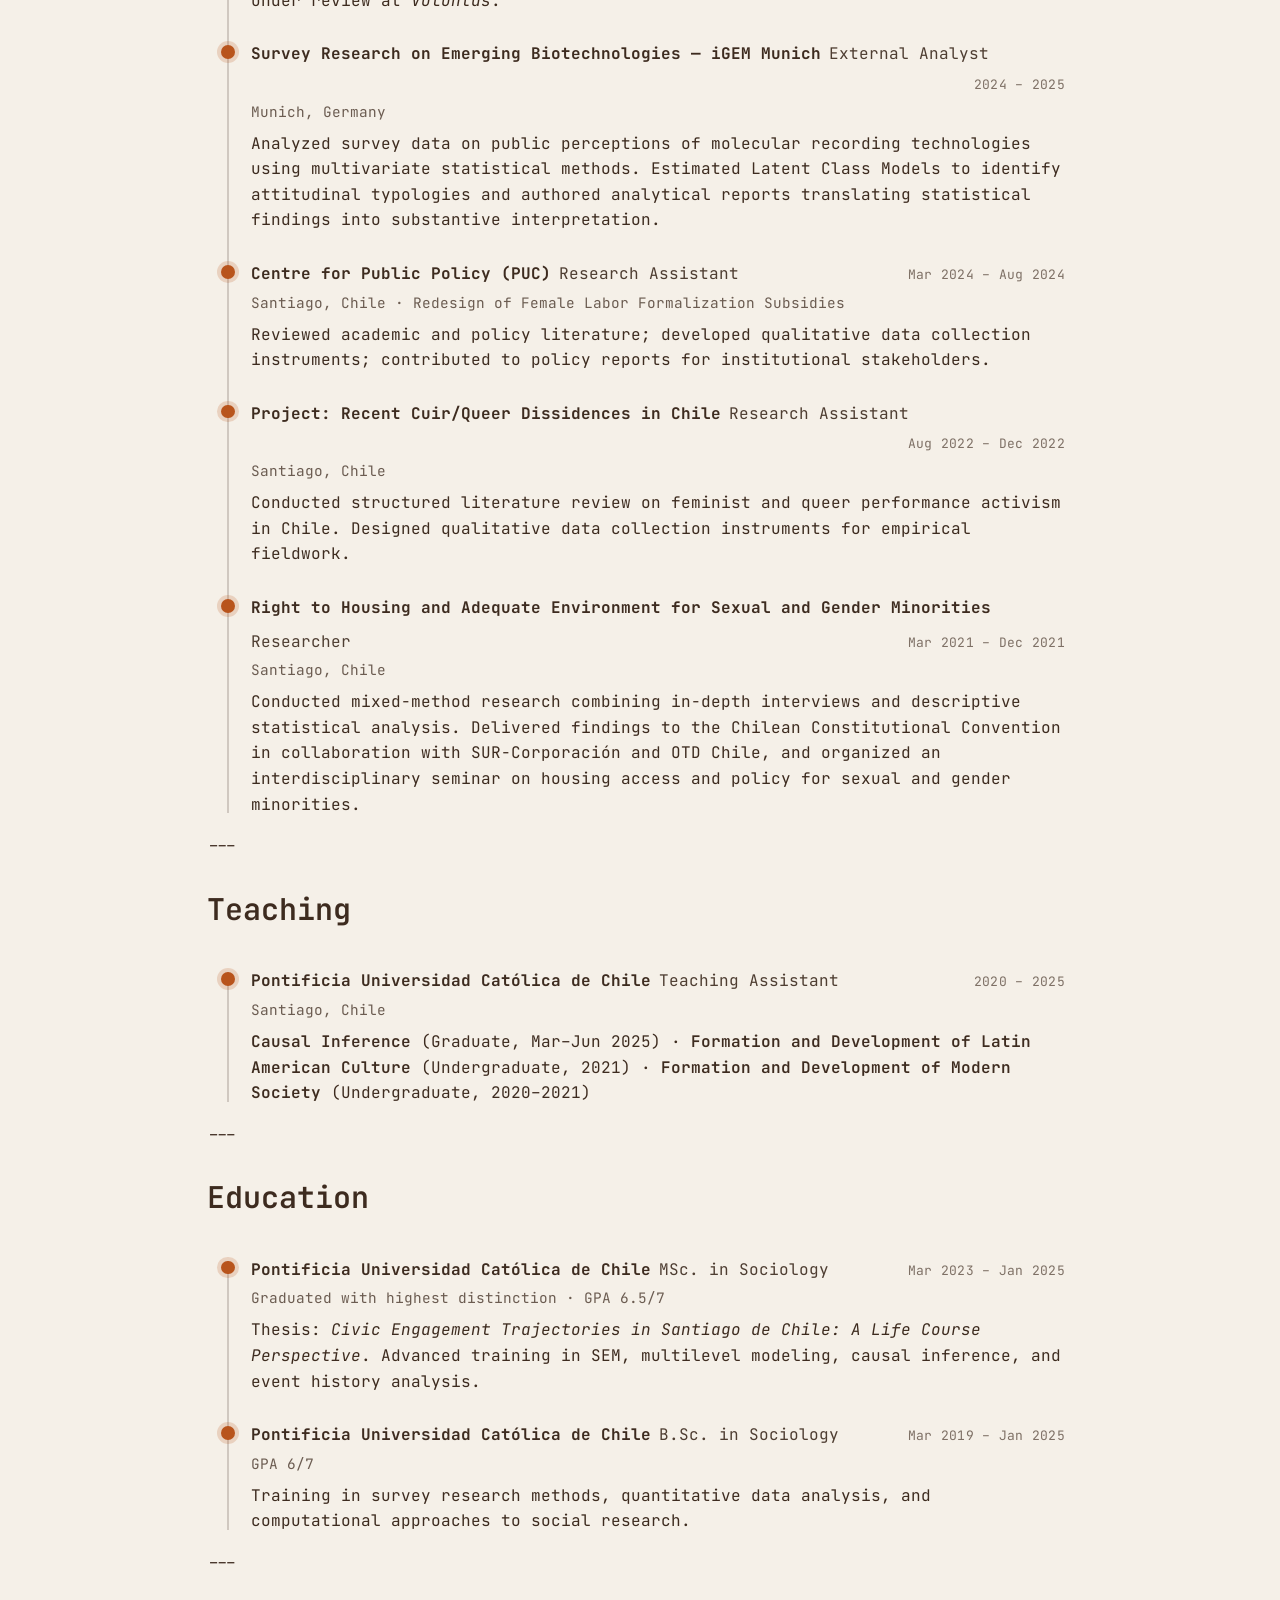
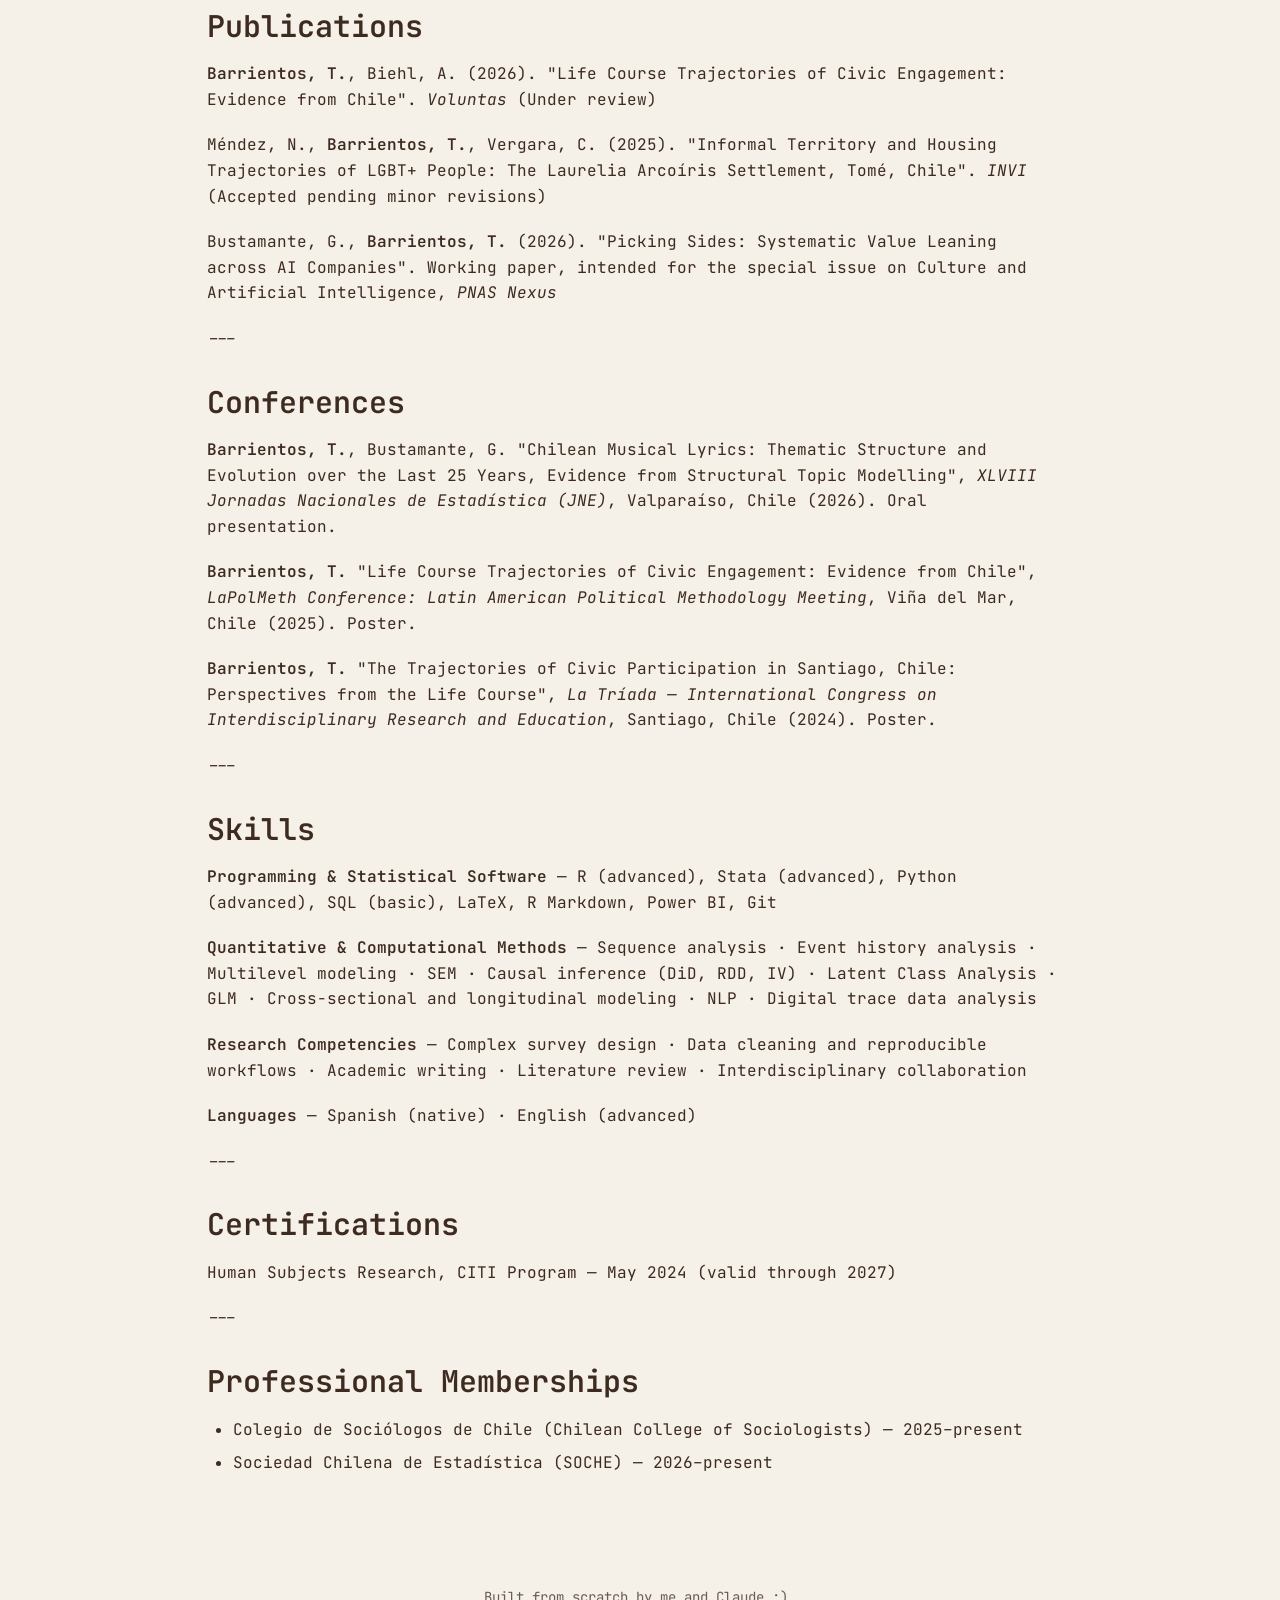
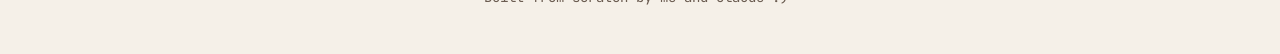
==== commit 1139ae76: "Papers section" ====
--- a/index.html
+++ b/index.html
@@ -39,6 +39,7 @@
             <nav class="mobile-nav-menu header-nav sm:flex sm:flex-row sm:items-center" id="navigation-menu">
                 <a href="#about">About</a>
                 <!-- <a href="#news">News</a> -->
+                <a href="papers.html">Papers</a>
                 <a href="#projects">Projects</a>
                 <a href="#collaborations">Collaborations</a>
                 <a href="#resume">Résumé</a>
--- a/styles.css
+++ b/styles.css
@@ -1206,6 +1206,84 @@
     }
 }
 
+/* ── Papers (collapsible abstracts) ──────────────────────── */
+.paper {
+    background-color: var(--color-card-bg);
+    border: 1px solid var(--color-border);
+    border-radius: 0.75rem;
+    margin-bottom: 1rem;
+}
+
+.paper-under-review {
+    border-style: dashed;
+    border-color: #f59e0b;
+}
+
+.paper summary {
+    display: flex;
+    flex-direction: column;
+    gap: 0.35rem;
+    padding: 1rem 2.5rem 1rem 1.25rem;
+    cursor: pointer;
+    list-style: none;
+    position: relative;
+}
+
+.paper summary::-webkit-details-marker {
+    display: none;
+}
+
+.paper summary::after {
+    content: '▸';
+    position: absolute;
+    right: 1.1rem;
+    top: 1rem;
+    color: var(--color-accent);
+    transition: transform 0.15s ease;
+}
+
+.paper[open] summary::after {
+    transform: rotate(90deg);
+}
+
+.paper-title {
+    font-weight: 600;
+    line-height: 1.4;
+    color: var(--color-accent-2);
+}
+
+.paper summary:hover .paper-title {
+    color: var(--color-accent);
+}
+
+.paper-meta {
+    font-size: 0.875rem;
+    opacity: 0.8;
+}
+
+.paper-badge {
+    width: fit-content;
+    font-size: 0.7rem;
+    font-weight: 600;
+    text-transform: uppercase;
+    letter-spacing: 0.025em;
+    padding: 0.15rem 0.5rem;
+    border-radius: 0.25rem;
+    border: 1px solid;
+}
+
+.badge-review {
+    background-color: color-mix(in srgb, #f59e0b 15%, transparent);
+    border-color: #f59e0b;
+    color: #f59e0b;
+}
+
+.paper-abstract {
+    padding: 0 1.25rem 1.25rem;
+    font-size: 0.9rem;
+    line-height: 1.6;
+}
+
 /* Party Hat Explosion Animation Styles */
 .party-hat {
     position: fixed;
@@ -1665,3 +1743,72 @@
         padding: 0.5rem;
     }
 }
+
+/* ============================= */
+/* Collaboration Card            */
+/* ============================= */
+.collabs-grid {
+    display: grid;
+    grid-template-columns: repeat(3, 1fr);
+    gap: 1rem;
+    margin-top: 1.5rem;
+}
+
+.collab-card {
+    background-color: var(--color-card-bg);
+    border: 1px solid var(--color-border);
+    border-radius: 0.75rem;
+    overflow: hidden;
+    backdrop-filter: blur(8px);
+    transition: transform 0.2s ease, box-shadow 0.2s ease;
+    display: flex;
+    flex-direction: column;
+}
+
+.collab-card:hover {
+    transform: translateY(-2px);
+    box-shadow: 0 8px 25px var(--color-shadow);
+}
+
+.collab-preview {
+    width: 100%;
+    aspect-ratio: 16/9;
+    overflow: hidden;
+    background-color: var(--color-border);
+}
+
+.collab-preview img {
+    width: 100%;
+    height: 100%;
+    object-fit: cover;
+    object-position: top;
+    transition: transform 0.3s ease;
+}
+
+.collab-card:hover .collab-preview img {
+    transform: scale(1.02);
+}
+
+.collab-content {
+    padding: 0.65rem 0.85rem 0.85rem;
+    flex: 1;
+    display: flex;
+    flex-direction: column;
+}
+
+.collab-content .publication-tags {
+    margin-top: auto;
+    padding-top: 0.75rem;
+}
+
+@media (max-width: 768px) {
+    .collabs-grid {
+        grid-template-columns: repeat(2, 1fr);
+    }
+}
+
+@media (max-width: 480px) {
+    .collabs-grid {
+        grid-template-columns: 1fr;
+    }
+}
